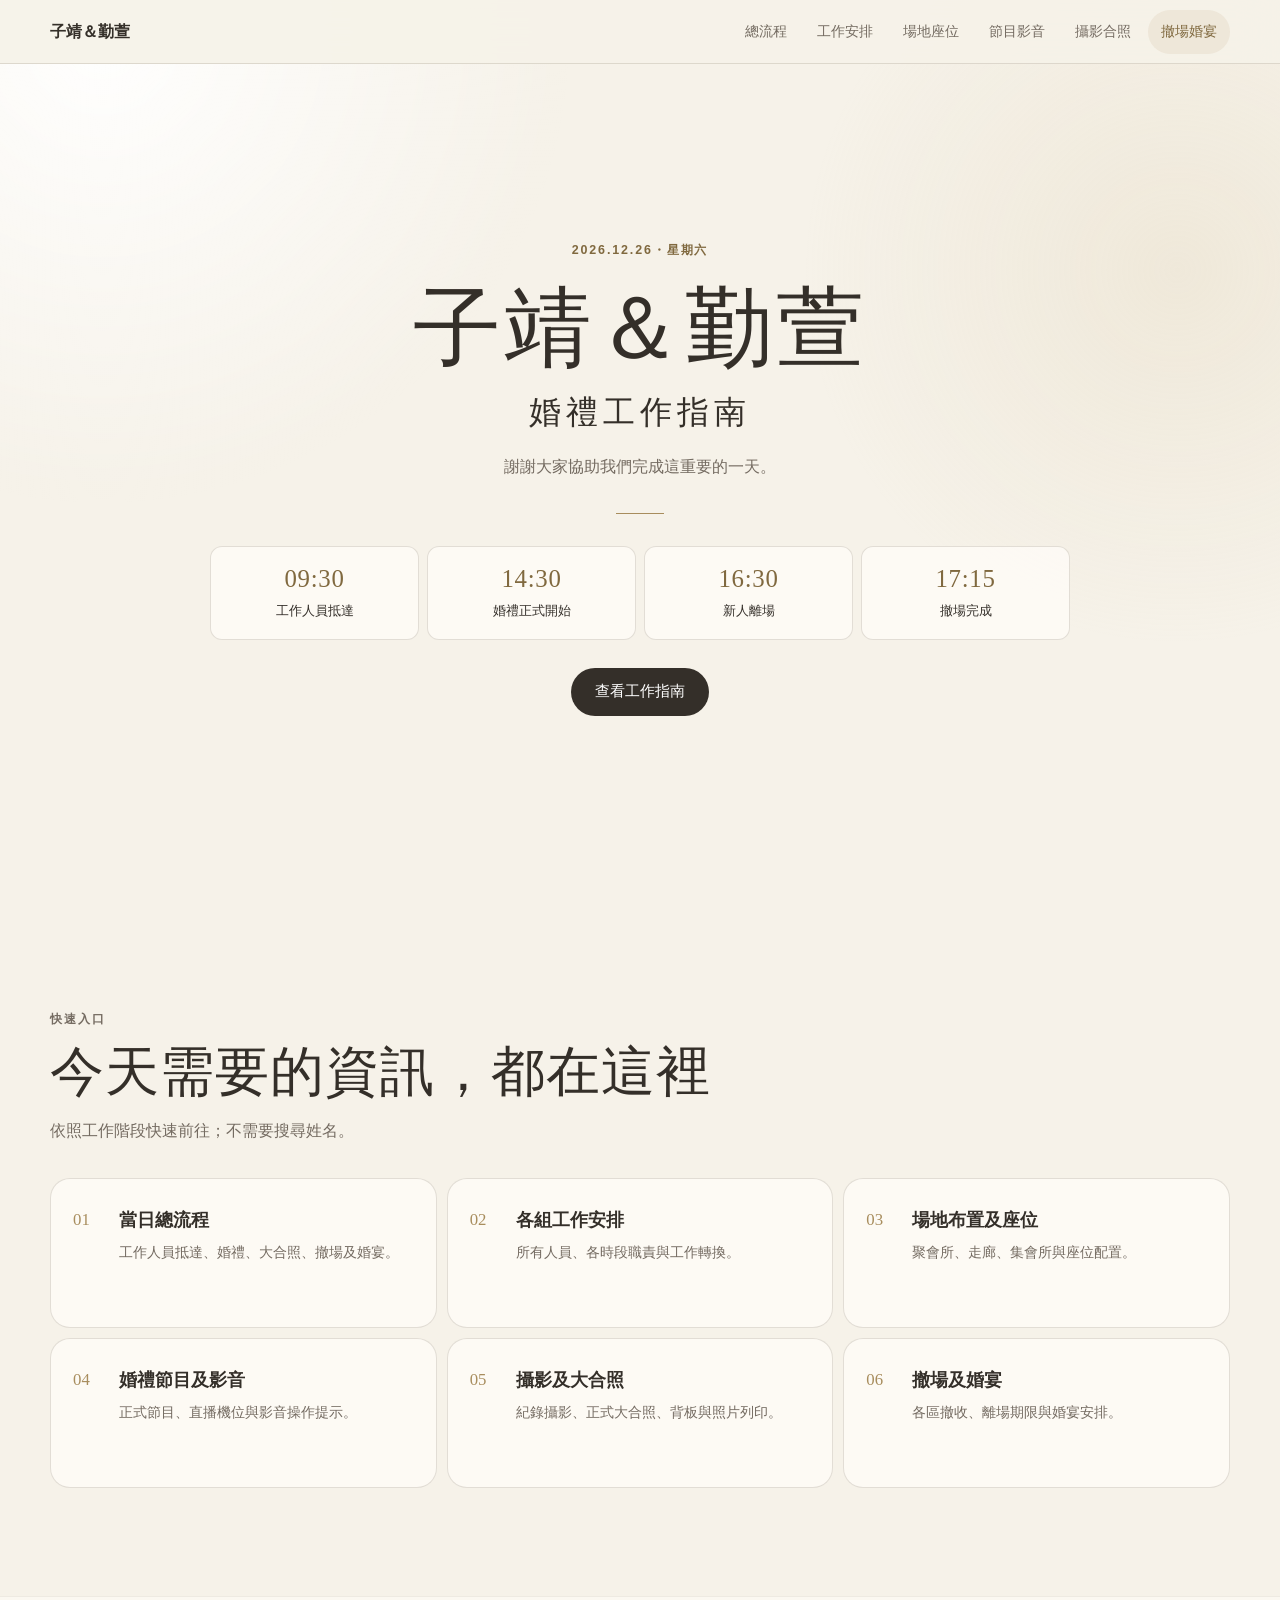
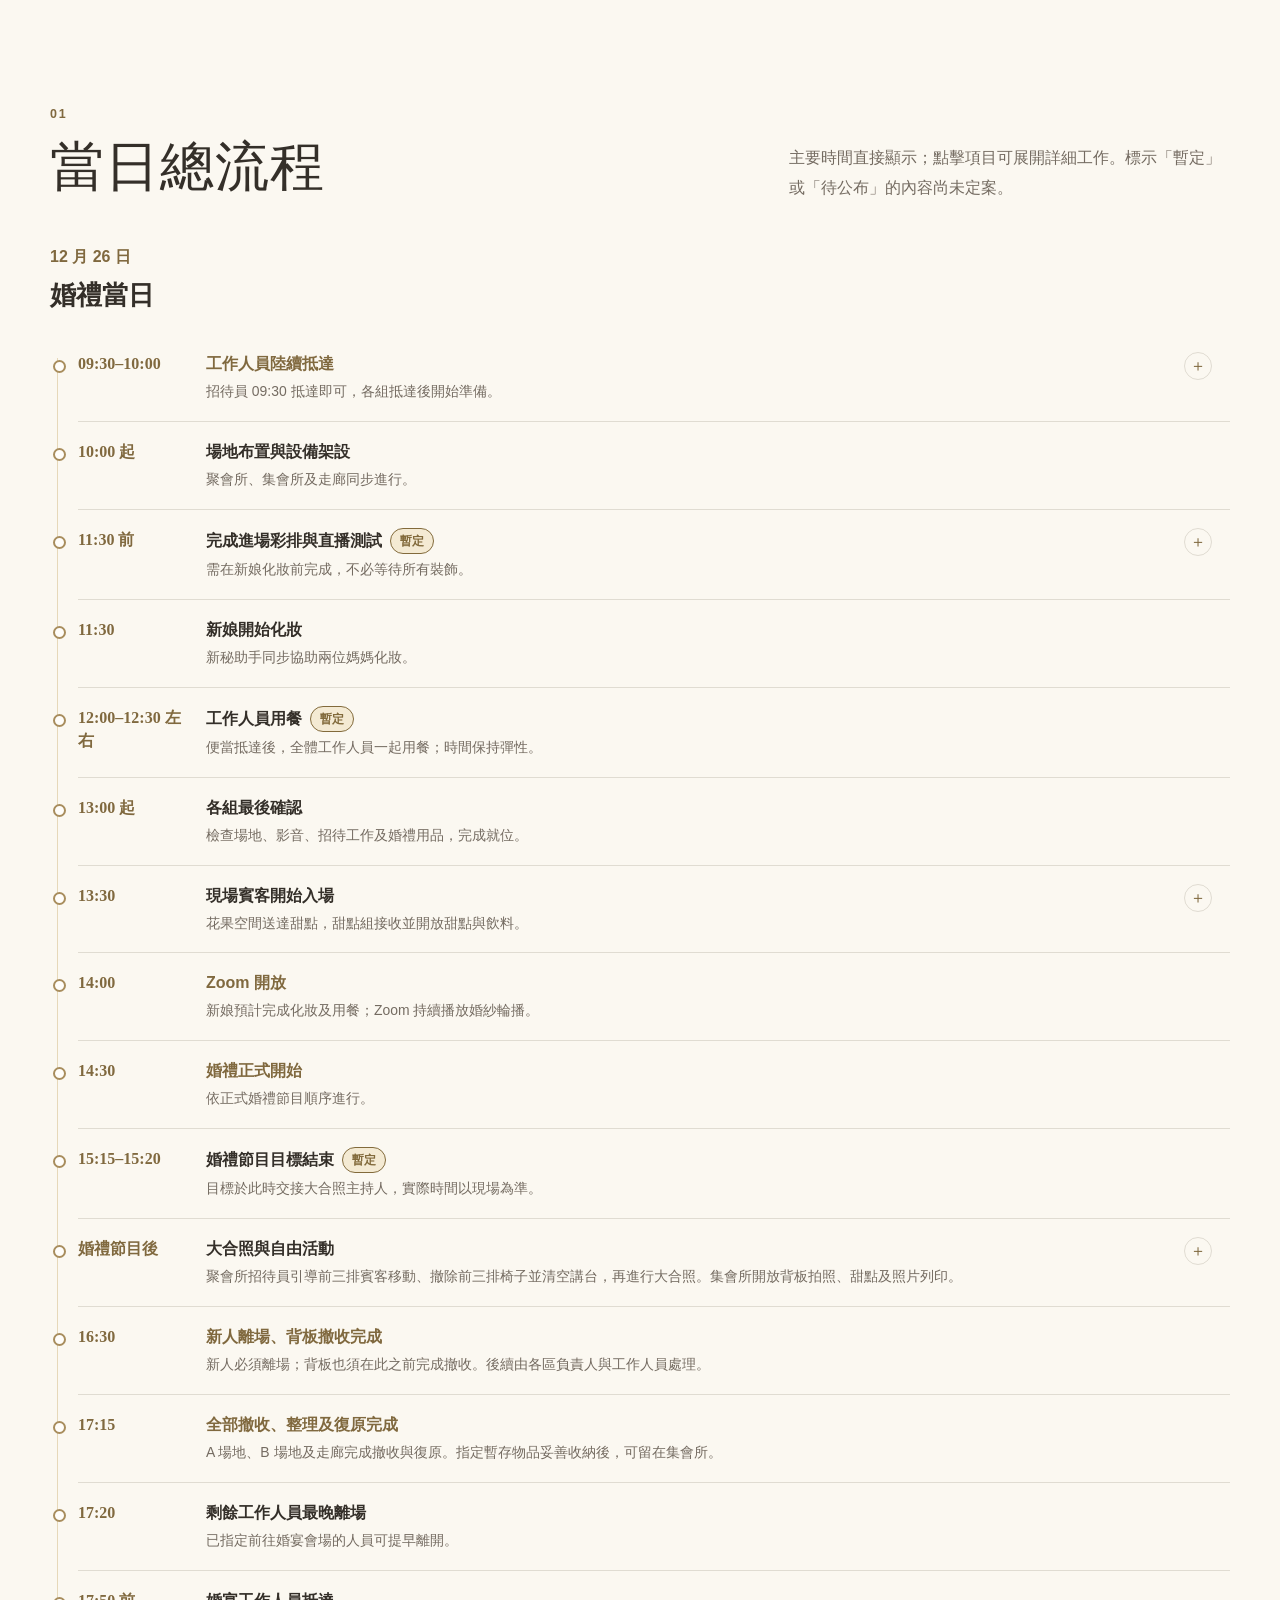
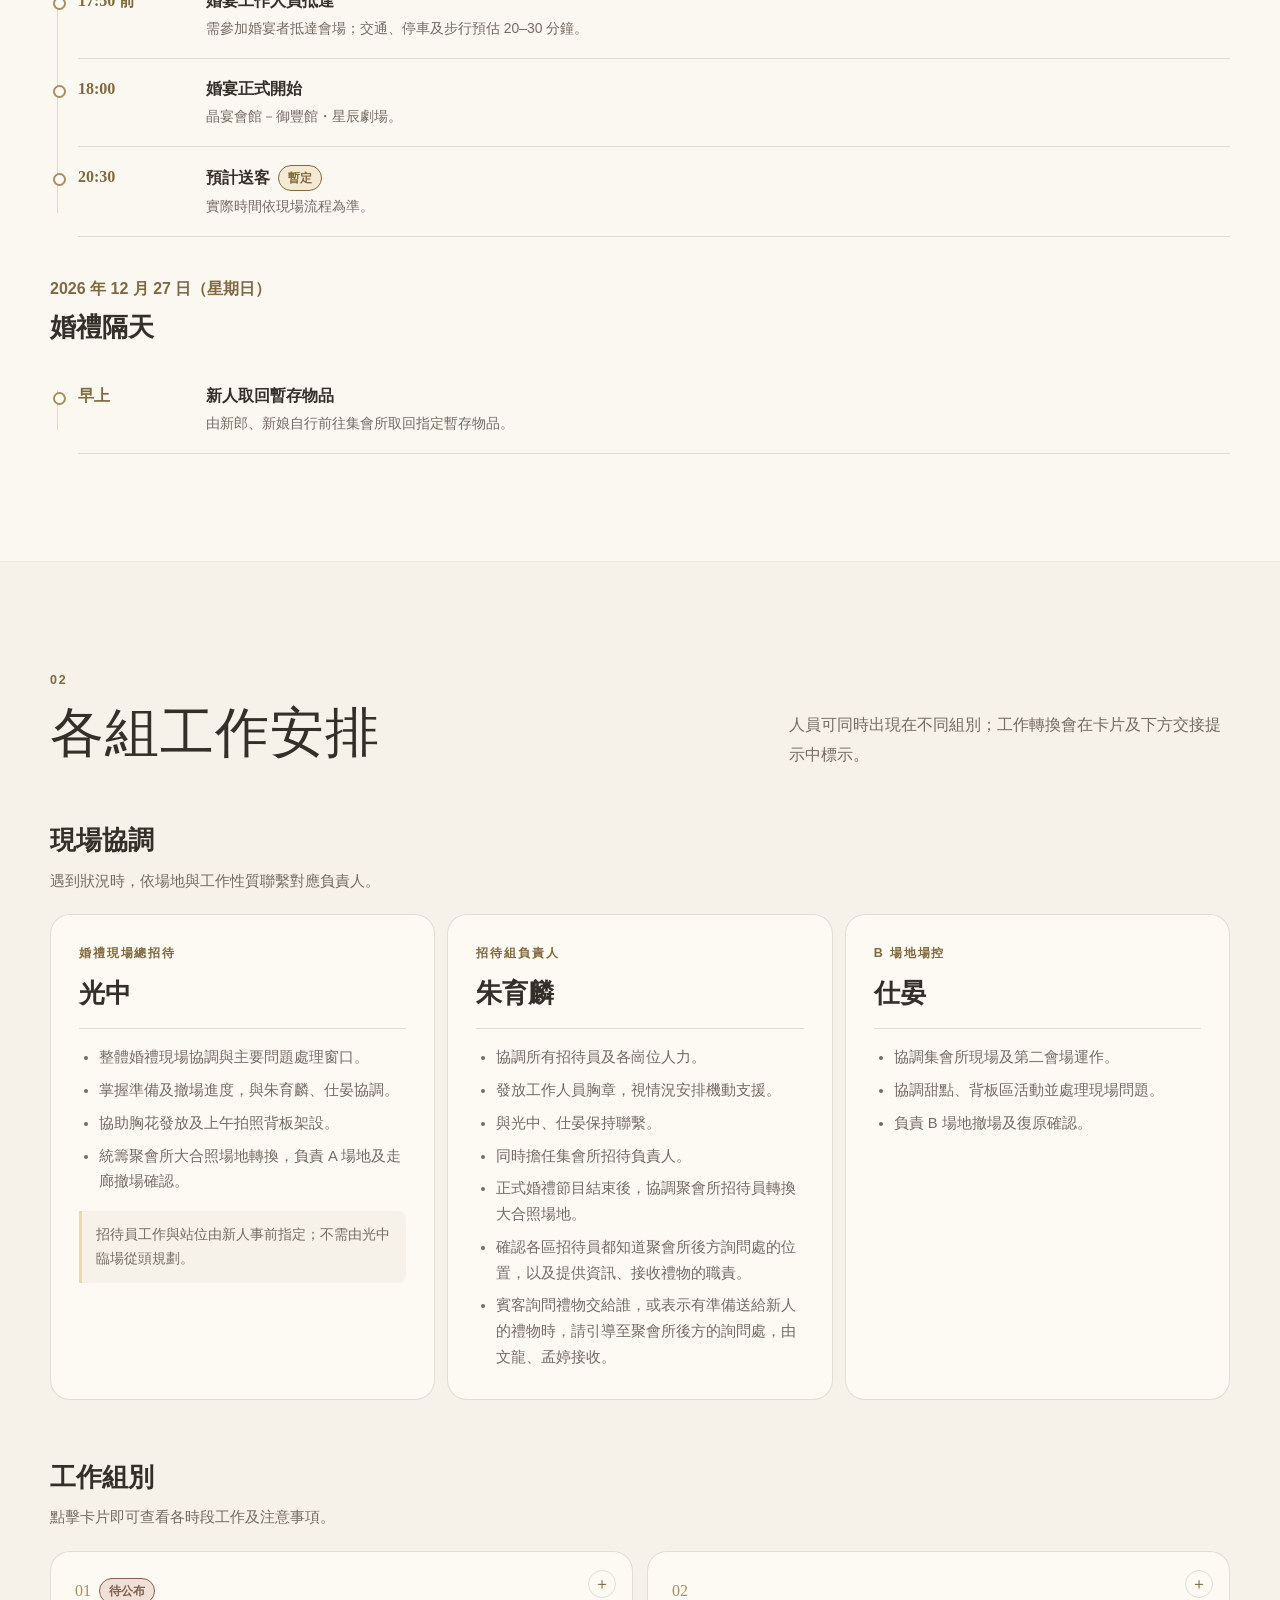
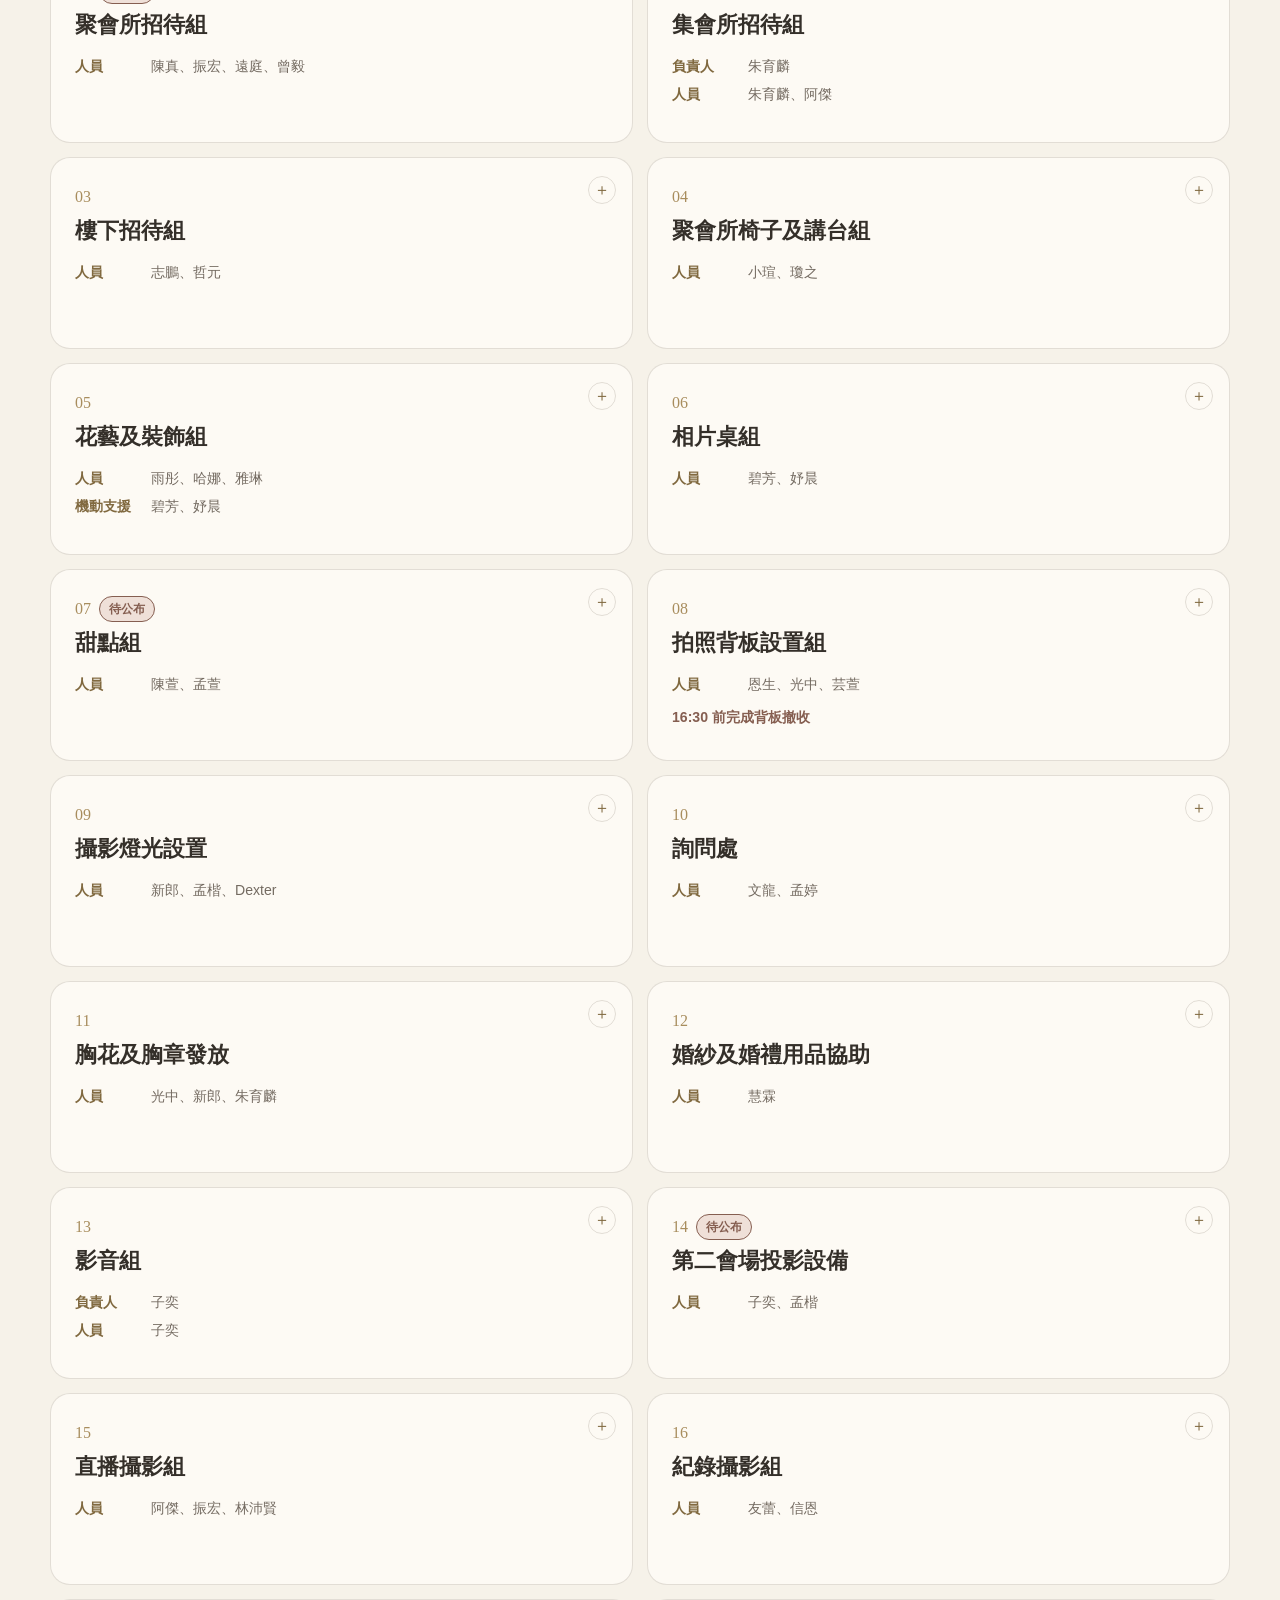
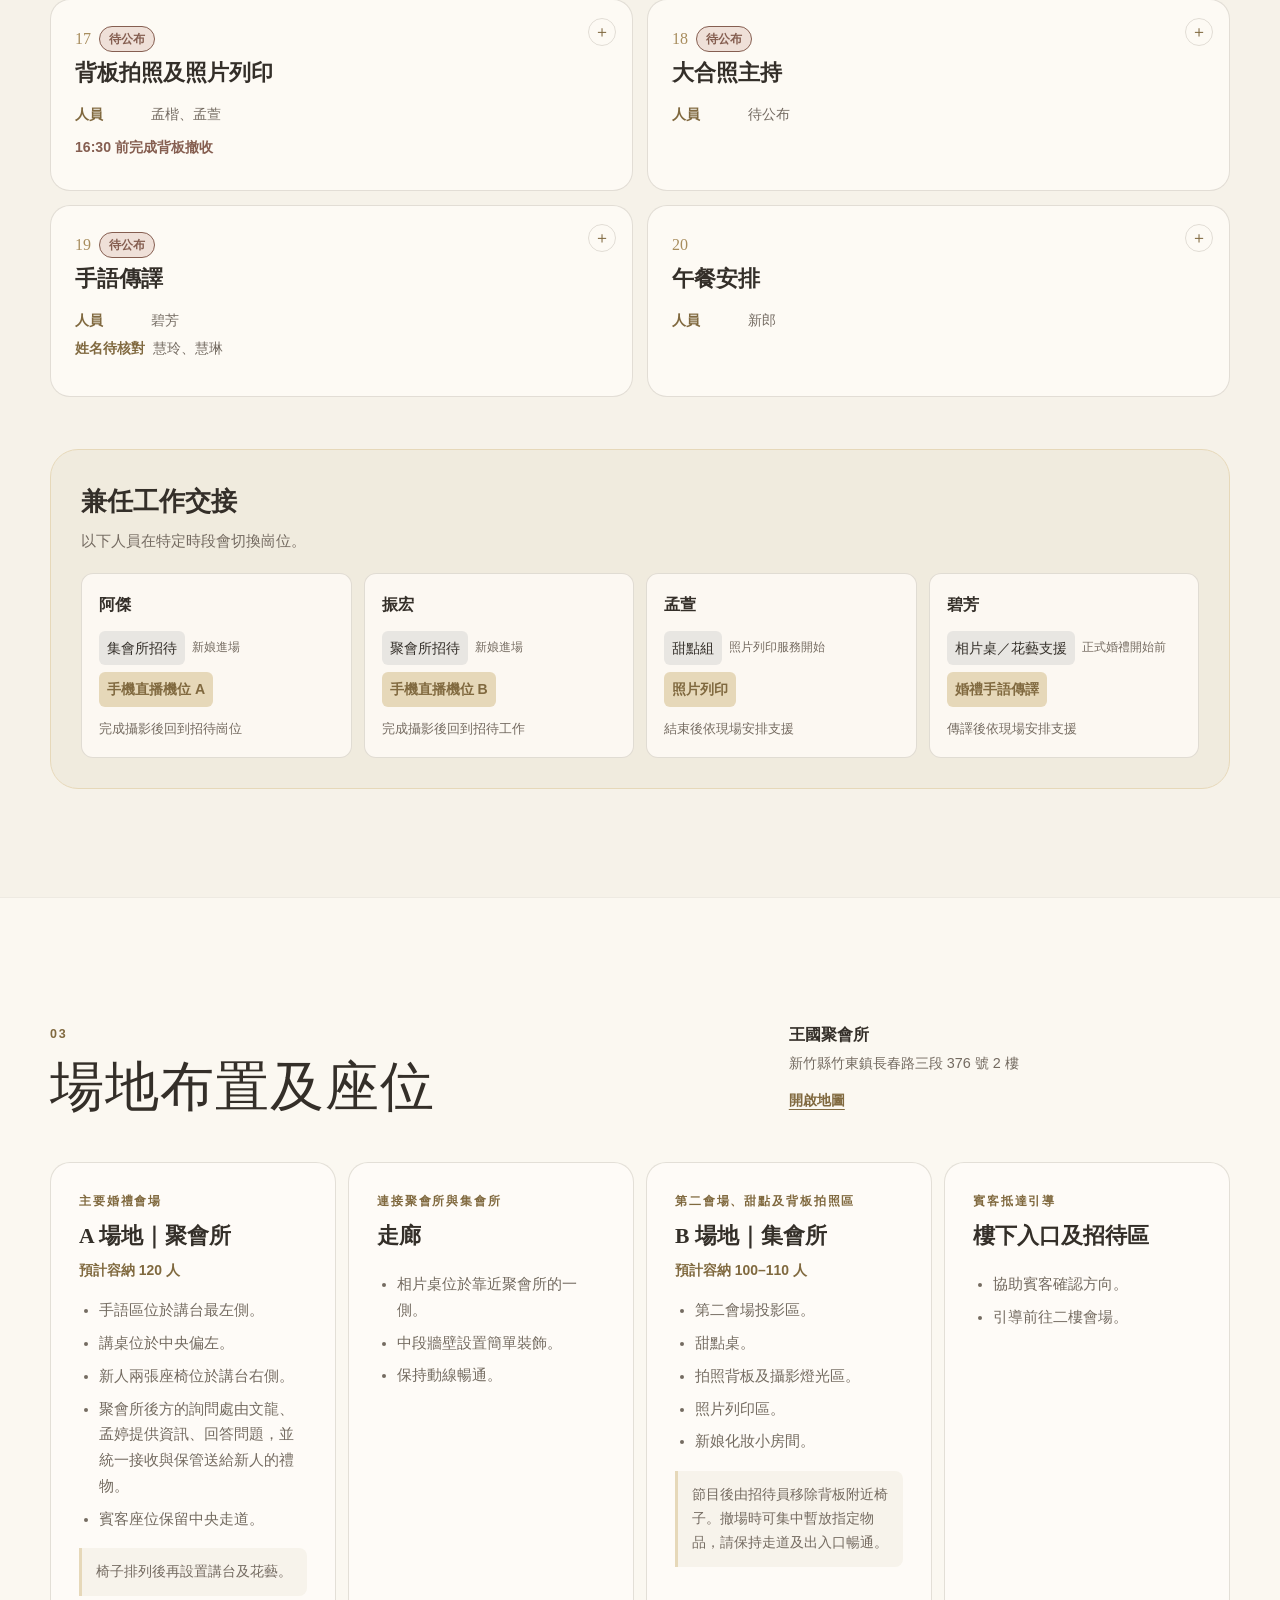
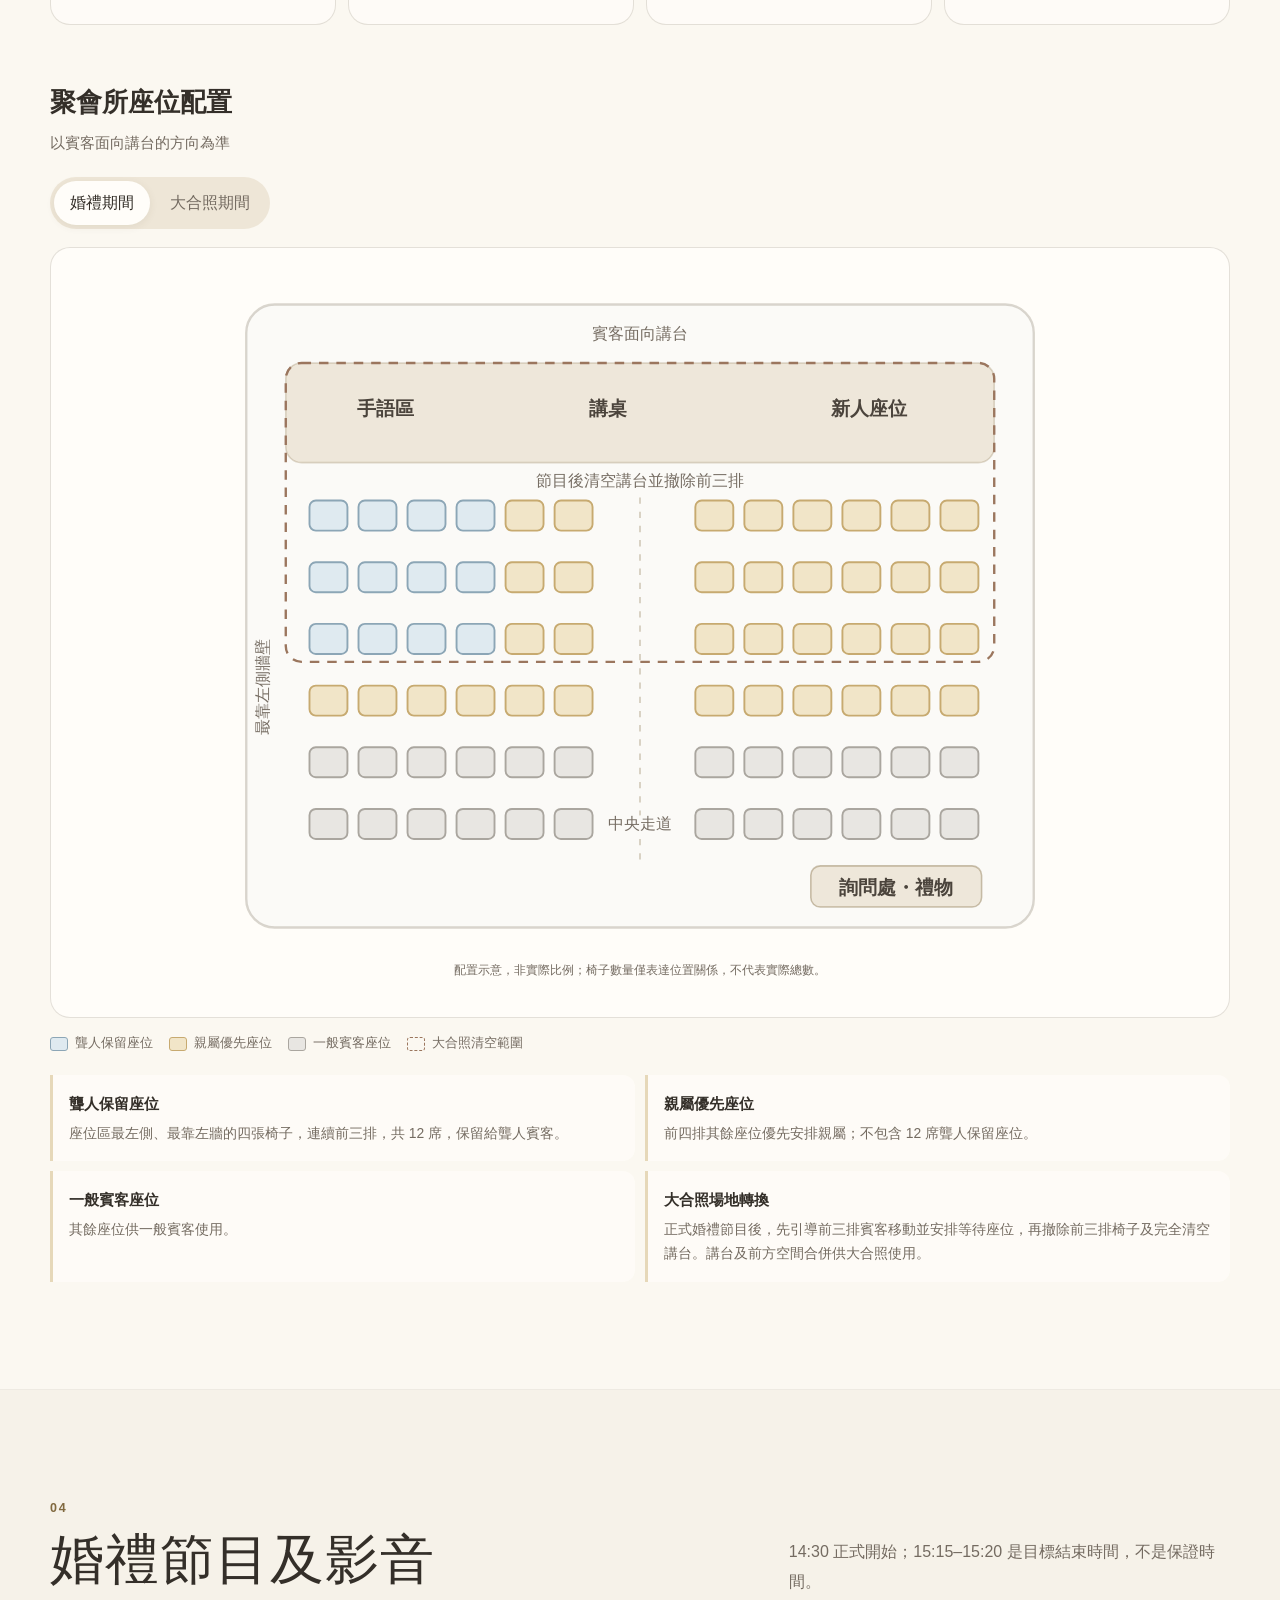
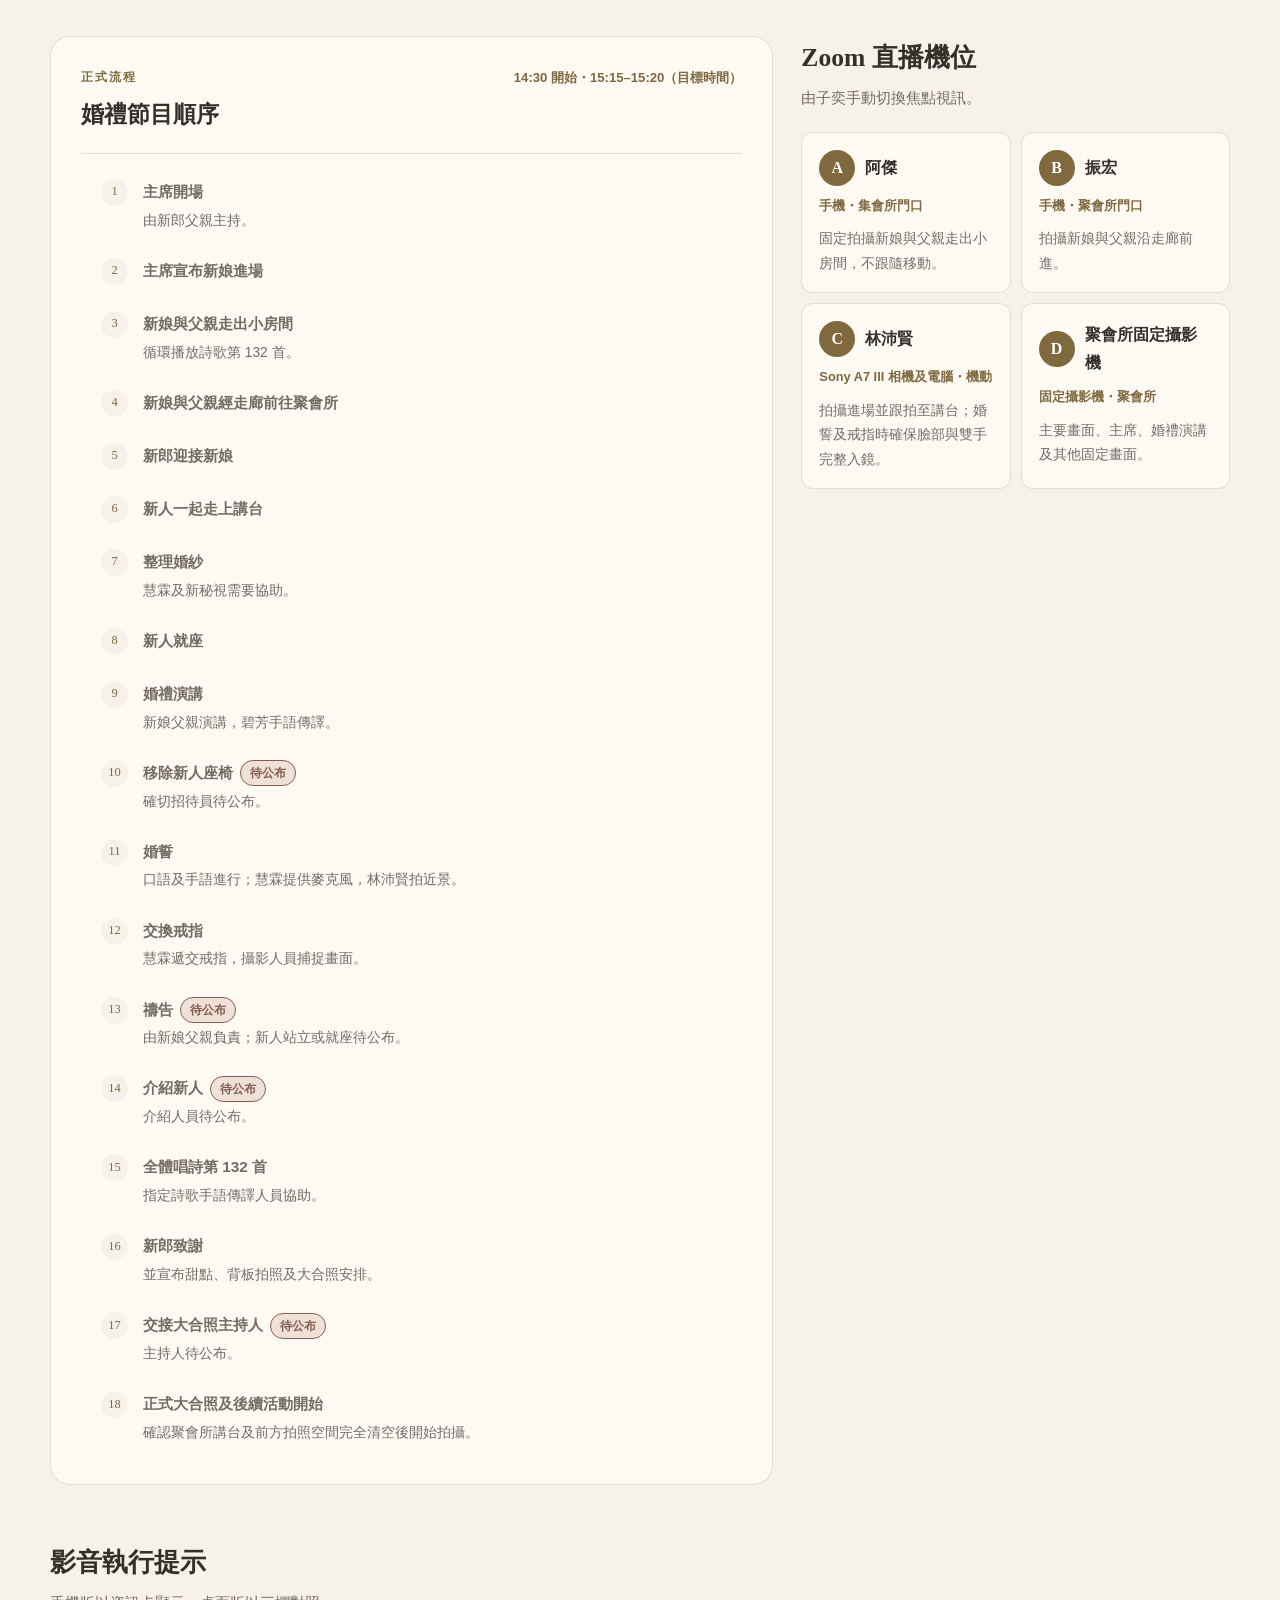
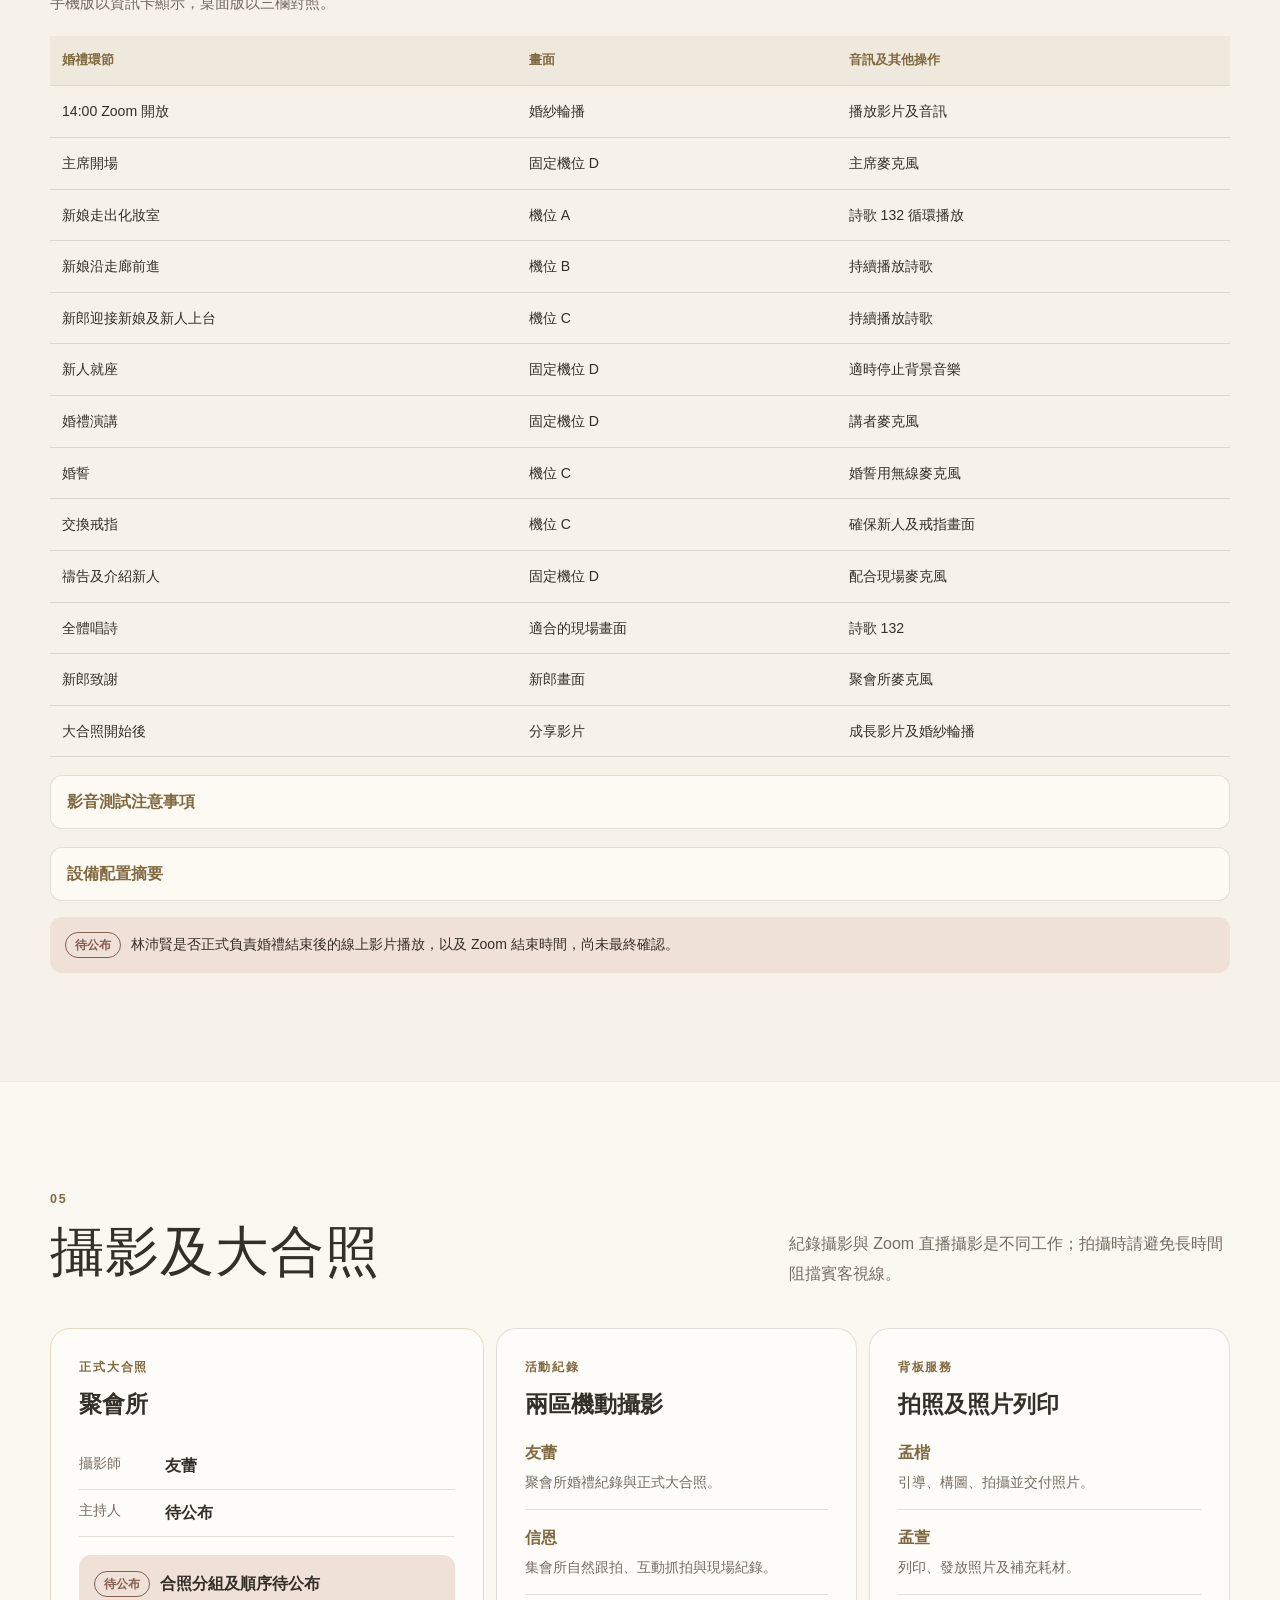
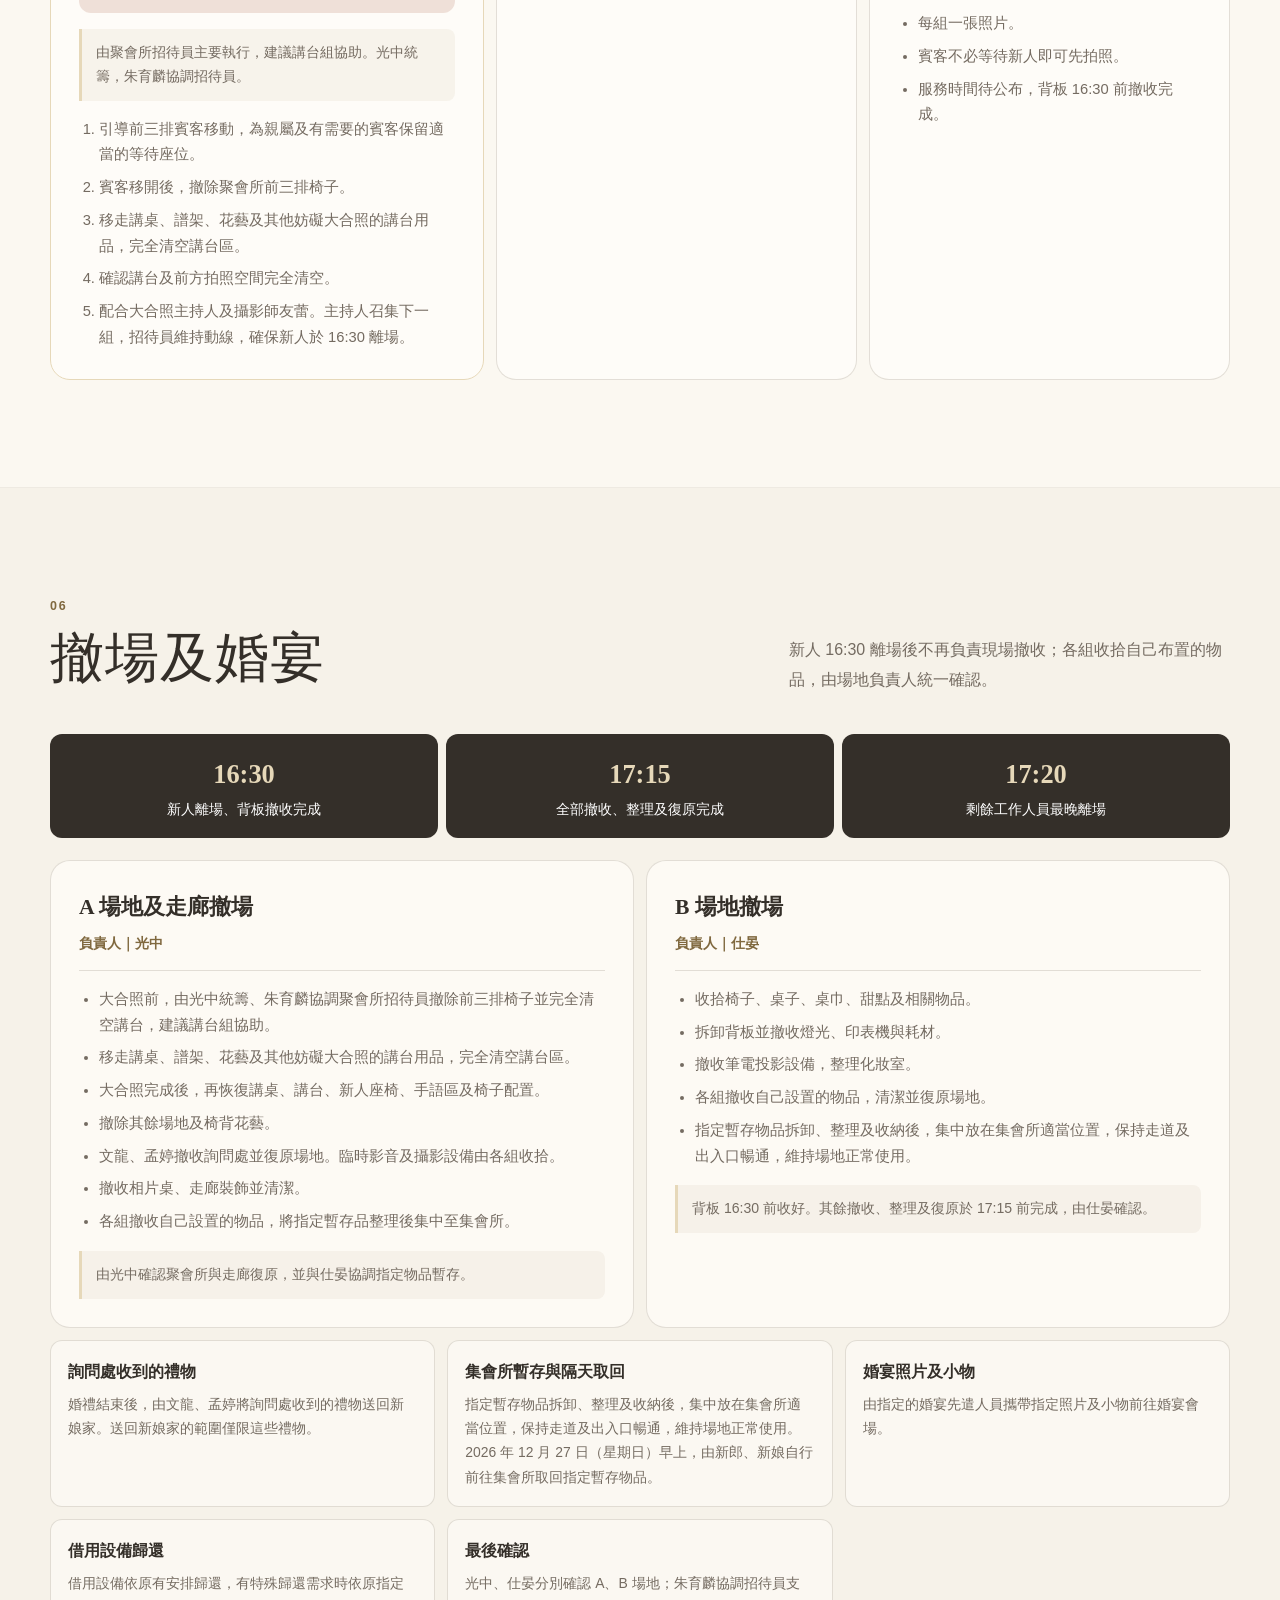
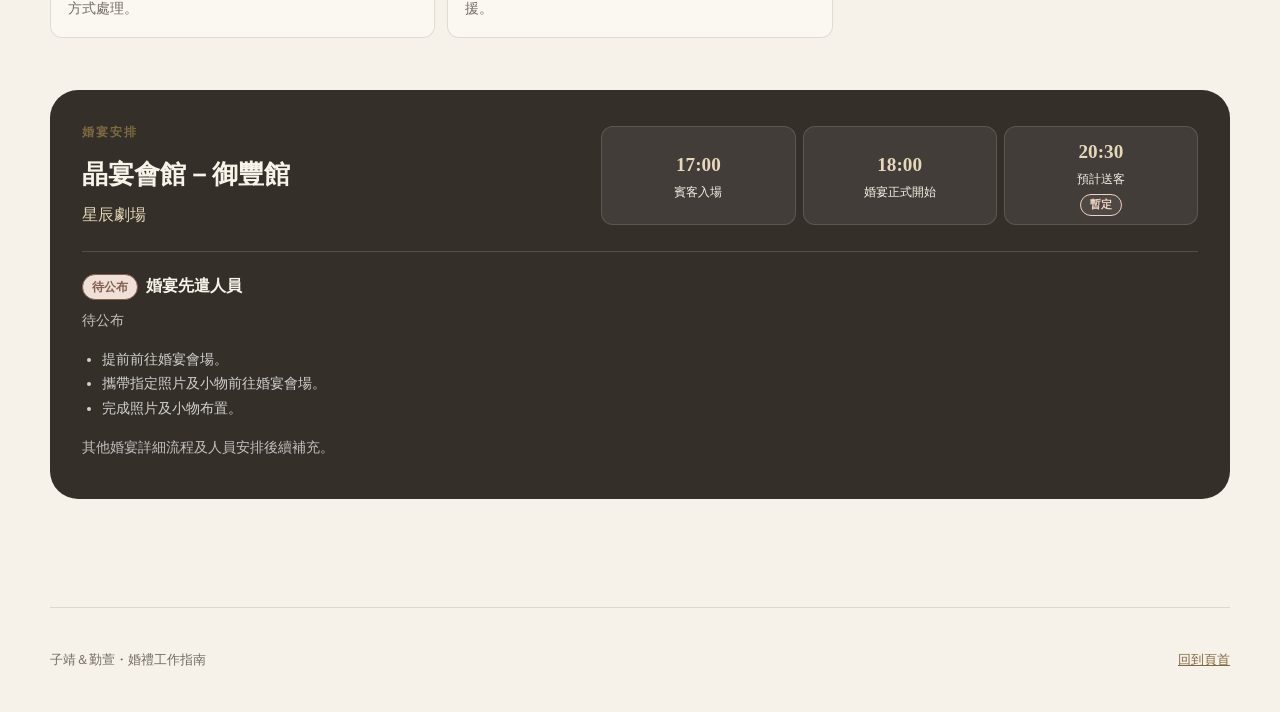
==== index.html @ 27ee53b7 "工作更新" ====
<!doctype html>
<html lang="zh-Hant">
<head>
  <meta charset="utf-8">
  <meta name="viewport" content="width=device-width, initial-scale=1, viewport-fit=cover">
  <meta name="theme-color" content="#f6f2e9">
  <meta name="description" content="子靖與勤萱 2026 年 12 月 26 日婚禮工作指南">
  <title>子靖＆勤萱｜婚禮工作指南</title>
  <link rel="stylesheet" href="style.css">
  <script src="data.js" defer></script>
  <script src="script.js" defer></script>
</head>
<body>
  <a class="skip-link" href="#main-content">跳至主要內容</a>

  <nav class="site-nav" aria-label="主要導覽">
    <a class="brand" href="#top" aria-label="回到頁首">子靖＆勤萱</a>
    <div class="nav-scroll">
      <a href="#schedule">總流程</a>
      <a href="#teams">工作安排</a>
      <a href="#venues">場地座位</a>
      <a href="#program">節目影音</a>
      <a href="#photos">攝影合照</a>
      <a href="#cleanup">撤場婚宴</a>
    </div>
  </nav>

  <header class="hero" id="top">
    <div class="hero-inner">
      <p class="hero-date" id="hero-date"></p>
      <h1><span id="hero-couple"></span><small id="hero-title"></small></h1>
      <p class="hero-message" id="hero-message"></p>
      <div class="hero-divider" aria-hidden="true"></div>
      <div class="key-times" id="key-times" aria-label="婚禮當日重要時間"></div>
      <a class="primary-link" href="#guide">查看工作指南</a>
    </div>
  </header>

  <main id="main-content">
    <section class="section guide" id="guide" aria-labelledby="guide-title">
      <div class="section-heading">
        <p class="section-kicker">快速入口</p>
        <h2 id="guide-title">今天需要的資訊，都在這裡</h2>
        <p>依照工作階段快速前往；不需要搜尋姓名。</p>
      </div>
      <div class="guide-grid">
        <a class="guide-card" href="#schedule"><span>01</span><div><h3>當日總流程</h3><p>工作人員抵達、婚禮、大合照、撤場及婚宴。</p></div></a>
        <a class="guide-card" href="#teams"><span>02</span><div><h3>各組工作安排</h3><p>所有人員、各時段職責與工作轉換。</p></div></a>
        <a class="guide-card" href="#venues"><span>03</span><div><h3>場地布置及座位</h3><p>聚會所、走廊、集會所與座位配置。</p></div></a>
        <a class="guide-card" href="#program"><span>04</span><div><h3>婚禮節目及影音</h3><p>正式節目、直播機位與影音操作提示。</p></div></a>
        <a class="guide-card" href="#photos"><span>05</span><div><h3>攝影及大合照</h3><p>紀錄攝影、正式大合照、背板與照片列印。</p></div></a>
        <a class="guide-card" href="#cleanup"><span>06</span><div><h3>撤場及婚宴</h3><p>各區撤收、離場期限與婚宴安排。</p></div></a>
      </div>
    </section>

    <section class="section section-tinted" id="schedule" aria-labelledby="schedule-title">
      <div class="section-heading split-heading">
        <div><p class="section-kicker">01</p><h2 id="schedule-title">當日總流程</h2></div>
        <p>主要時間直接顯示；點擊項目可展開詳細工作。標示「暫定」或「待公布」的內容尚未定案。</p>
      </div>
      <div class="timeline-days" id="timeline-days"></div>
    </section>

    <section class="section" id="teams" aria-labelledby="teams-title">
      <div class="section-heading split-heading">
        <div><p class="section-kicker">02</p><h2 id="teams-title">各組工作安排</h2></div>
        <p>人員可同時出現在不同組別；工作轉換會在卡片及下方交接提示中標示。</p>
      </div>

      <div class="subsection-heading">
        <h3>現場協調</h3>
        <p>遇到狀況時，依場地與工作性質聯繫對應負責人。</p>
      </div>
      <div class="management-grid" id="management-grid"></div>

      <div class="subsection-heading team-heading">
        <h3>工作組別</h3>
        <p>點擊卡片即可查看各時段工作及注意事項。</p>
      </div>
      <div class="team-grid" id="team-grid"></div>

      <aside class="handoff-panel" aria-labelledby="handoff-title">
        <div class="subsection-heading"><h3 id="handoff-title">兼任工作交接</h3><p>以下人員在特定時段會切換崗位。</p></div>
        <div class="handoff-grid" id="handoff-grid"></div>
      </aside>
    </section>

    <section class="section section-tinted" id="venues" aria-labelledby="venues-title">
      <div class="section-heading split-heading">
        <div><p class="section-kicker">03</p><h2 id="venues-title">場地布置及座位</h2></div>
        <div class="venue-address"><strong id="ceremony-venue"></strong><span id="ceremony-address"></span><a id="ceremony-map" target="_blank" rel="noreferrer">開啟地圖</a></div>
      </div>
      <div class="venue-grid" id="venue-grid"></div>

      <div class="subsection-heading seating-heading">
        <h3>聚會所座位配置</h3>
        <p id="seating-orientation"></p>
      </div>
      <div class="diagram-tabs" role="group" aria-label="場地配置圖切換">
        <button class="diagram-tab is-active" type="button" data-diagram="ceremony" aria-pressed="true">婚禮期間</button>
        <button class="diagram-tab" type="button" data-diagram="photo" aria-pressed="false">大合照期間</button>
      </div>
      <div class="floor-plan-wrap" id="floor-plan-wrap"></div>
      <div class="legend" aria-label="場地圖例">
        <span><i class="legend-box reserved"></i>聾人保留座位</span>
        <span><i class="legend-box family"></i>親屬優先座位</span>
        <span><i class="legend-box general"></i>一般賓客座位</span>
        <span><i class="legend-box removal"></i>大合照清空範圍</span>
      </div>
      <div class="seating-notes" id="seating-notes"></div>
    </section>

    <section class="section" id="program" aria-labelledby="program-title">
      <div class="section-heading split-heading">
        <div><p class="section-kicker">04</p><h2 id="program-title">婚禮節目及影音</h2></div>
        <p>14:30 正式開始；15:15–15:20 是目標結束時間，不是保證時間。</p>
      </div>
      <div class="program-layout">
        <article class="content-card ceremony-card">
          <div class="card-title-row"><div><p class="card-label">正式流程</p><h3>婚禮節目順序</h3></div><strong id="ceremony-range"></strong></div>
          <ol class="ceremony-list" id="ceremony-list"></ol>
        </article>
        <div>
          <div class="subsection-heading compact"><h3>Zoom 直播機位</h3><p>由子奕手動切換焦點視訊。</p></div>
          <div class="camera-grid" id="camera-grid"></div>
        </div>
      </div>

      <div class="subsection-heading table-heading">
        <h3>影音執行提示</h3>
        <p>手機版以資訊卡顯示，桌面版以三欄對照。</p>
      </div>
      <div class="responsive-table" id="av-cues"></div>
      <details class="detail-panel av-checklist">
        <summary>影音測試注意事項</summary>
        <div class="detail-content"><ul id="av-checklist"></ul></div>
      </details>
      <details class="detail-panel">
        <summary>設備配置摘要</summary>
        <div class="detail-content"><ul id="equipment-list"></ul></div>
      </details>
      <div class="status-note"><span class="status status-pending">待公布</span><p>林沛賢是否正式負責婚禮結束後的線上影片播放，以及 Zoom 結束時間，尚未最終確認。</p></div>
    </section>

    <section class="section section-tinted" id="photos" aria-labelledby="photos-title">
      <div class="section-heading split-heading">
        <div><p class="section-kicker">05</p><h2 id="photos-title">攝影及大合照</h2></div>
        <p>紀錄攝影與 Zoom 直播攝影是不同工作；拍攝時請避免長時間阻擋賓客視線。</p>
      </div>
      <div class="photo-grid">
        <article class="content-card featured-card">
          <p class="card-label">正式大合照</p><h3>聚會所</h3>
          <dl class="fact-list"><div><dt>攝影師</dt><dd id="group-photo-photographer"></dd></div><div><dt>主持人</dt><dd id="group-photo-host"></dd></div></dl>
          <div class="pending-callout" id="photo-groups-message"></div>
          <p class="note" id="group-photo-coordination"></p>
          <ol id="group-photo-steps" aria-label="大合照執行流程"></ol>
        </article>
        <article class="content-card">
          <p class="card-label">活動紀錄</p><h3>兩區機動攝影</h3>
          <div class="person-duty"><strong>友蕾</strong><p>聚會所婚禮紀錄與正式大合照。</p></div>
          <div class="person-duty"><strong>信恩</strong><p>集會所自然跟拍、互動抓拍與現場紀錄。</p></div>
        </article>
        <article class="content-card">
          <p class="card-label">背板服務</p><h3>拍照及照片列印</h3>
          <div class="person-duty"><strong>孟楷</strong><p>引導、構圖、拍攝並交付照片。</p></div>
          <div class="person-duty"><strong>孟萱</strong><p>列印、發放照片及補充耗材。</p></div>
          <ul><li>每組一張照片。</li><li>賓客不必等待新人即可先拍照。</li><li>服務時間待公布，背板 16:30 前撤收完成。</li></ul>
        </article>
      </div>
    </section>

    <section class="section" id="cleanup" aria-labelledby="cleanup-title">
      <div class="section-heading split-heading">
        <div><p class="section-kicker">06</p><h2 id="cleanup-title">撤場及婚宴</h2></div>
        <p>新人 16:30 離場後不再負責現場撤收；各組收拾自己布置的物品，由場地負責人統一確認。</p>
      </div>
      <div class="deadline-strip" id="cleanup-times"></div>
      <div class="cleanup-grid" id="cleanup-grid"></div>
      <div class="logistics-grid" id="logistics-grid"></div>

      <article class="reception-panel" aria-labelledby="reception-title">
        <div><p class="card-label">婚宴安排</p><h3 id="reception-title"></h3><p class="reception-hall" id="reception-hall"></p></div>
        <div class="reception-times" id="reception-times"></div>
        <div class="reception-advance"><span class="status status-pending">待公布</span><h4>婚宴先遣人員</h4><p id="reception-team"></p><ul id="reception-tasks"></ul><p id="reception-note"></p></div>
      </article>
    </section>
  </main>

  <footer>
    <p>子靖＆勤萱・婚禮工作指南</p>
    <a href="#top">回到頁首</a>
  </footer>
</body>
</html>
---- style.css ----
:root {
  --cream: #f6f2e9;
  --cream-deep: #eee6d7;
  --paper: #fffdf9;
  --paper-soft: rgba(255, 253, 249, 0.74);
  --ink: #342f29;
  --muted: #746b61;
  --gold: #a88d5d;
  --gold-dark: #80693f;
  --gold-soft: #e6d8b9;
  --line: rgba(89, 74, 52, 0.16);
  --blue: #8ca6b6;
  --blue-soft: #dfeaf0;
  --gray-soft: #e8e6e2;
  --danger-soft: #efe0d8;
  --radius-sm: 12px;
  --radius: 20px;
  --radius-lg: 28px;
  --shadow: 0 16px 44px rgba(74, 60, 40, 0.06);
  --max-width: 1180px;
  --nav-height: 58px;
}

* { box-sizing: border-box; }
html { scroll-behavior: smooth; scroll-padding-top: calc(var(--nav-height) + 18px); }
body {
  margin: 0;
  min-width: 320px;
  color: var(--ink);
  background: var(--cream);
  font-family: "Taipei Sans TC Beta", "PingFang TC", "Noto Sans TC", "Microsoft JhengHei", sans-serif;
  font-size: 16px;
  line-height: 1.75;
  -webkit-font-smoothing: antialiased;
  overflow-x: clip;
}
body::before {
  position: fixed;
  z-index: -1;
  inset: 0;
  background: radial-gradient(circle at 8% 4%, rgba(255,255,255,.95), transparent 32%), radial-gradient(circle at 92% 30%, rgba(223,209,179,.28), transparent 28%);
  content: "";
  pointer-events: none;
}
a { color: inherit; }
button, summary { font: inherit; }
button, a, summary { -webkit-tap-highlight-color: transparent; }
:focus-visible { outline: 3px solid rgba(128, 105, 63, .48); outline-offset: 3px; }
.skip-link { position: fixed; z-index: 999; top: 8px; left: 8px; padding: 10px 14px; background: var(--ink); color: white; transform: translateY(-150%); }
.skip-link:focus { transform: translateY(0); }

.site-nav {
  position: sticky;
  z-index: 50;
  top: 0;
  height: var(--nav-height);
  display: flex;
  align-items: center;
  gap: 14px;
  padding: 0 16px;
  background: rgba(246, 242, 233, .92);
  border-bottom: 1px solid var(--line);
  backdrop-filter: blur(18px);
  -webkit-backdrop-filter: blur(18px);
}
.brand { flex: 0 0 auto; font-family: "Noto Serif TC", "Songti TC", serif; font-weight: 700; text-decoration: none; white-space: nowrap; }
.nav-scroll { display: flex; flex: 1; gap: 4px; min-width: 0; overflow-x: auto; overscroll-behavior-inline: contain; scrollbar-width: none; }
.nav-scroll::-webkit-scrollbar { display: none; }
.nav-scroll a { flex: 0 0 auto; min-height: 44px; display: grid; place-items: center; padding: 0 10px; color: var(--muted); border-radius: 999px; font-size: .875rem; text-decoration: none; white-space: nowrap; }
.nav-scroll a.is-current { color: var(--gold-dark); background: rgba(168,141,93,.11); }

.hero { min-height: calc(100svh - var(--nav-height)); display: grid; place-items: center; padding: 48px 20px 56px; text-align: center; }
.hero-inner { width: 100%; max-width: 860px; min-width: 0; }
.hero-date, .section-kicker, .card-label { margin: 0; color: var(--gold-dark); font-size: .78rem; font-weight: 700; letter-spacing: .15em; }
.hero h1 { margin: 18px 0 0; font-family: "Noto Serif TC", "Songti TC", serif; font-size: clamp(2.25rem, 10vw, 3.1rem); font-weight: 500; line-height: 1.12; letter-spacing: 0; }
.hero h1 small { display: block; margin-top: 17px; font-family: inherit; font-size: clamp(1.25rem, 5vw, 2rem); font-weight: 500; letter-spacing: .16em; }
.hero-message { margin: 22px 0 0; color: var(--muted); }
.hero-divider { width: 48px; height: 1px; margin: 32px auto; background: var(--gold); }
.key-times { width: 100%; min-width: 0; display: grid; grid-template-columns: repeat(2, minmax(0, 1fr)); gap: 8px; }
.key-time { min-width: 0; }
.key-time { min-height: 86px; display: flex; flex-direction: column; justify-content: center; padding: 12px 8px; background: var(--paper-soft); border: 1px solid var(--line); border-radius: var(--radius-sm); text-decoration: none; }
.key-time strong { color: var(--gold-dark); font-family: ui-serif, Georgia, serif; font-size: 1.55rem; font-weight: 500; letter-spacing: .03em; line-height: 1.2; }
.key-time span { margin-top: 6px; font-size: .82rem; }
.primary-link { min-height: 48px; display: inline-flex; align-items: center; justify-content: center; margin-top: 28px; padding: 10px 24px; color: white; background: var(--ink); border-radius: 999px; font-size: .92rem; text-decoration: none; }

.section { width: min(100% - 32px, var(--max-width)); margin: 0 auto; padding: 72px 0; }
.section-tinted { position: relative; }
.section-tinted::before { position: absolute; z-index: -1; top: 0; bottom: 0; left: calc(50% - 50vw); right: calc(50% - 50vw); background: rgba(255,253,249,.52); border-block: 1px solid rgba(89,74,52,.08); content: ""; }
.section-heading { max-width: 720px; margin-bottom: 32px; }
.section-heading h2 { margin: 8px 0 10px; font-family: "Noto Serif TC", "Songti TC", serif; font-size: clamp(2rem, 8vw, 3.35rem); font-weight: 500; line-height: 1.25; letter-spacing: .02em; }
.section-heading > p, .split-heading > p { margin: 0; color: var(--muted); line-height: 1.85; }
.subsection-heading { margin: 42px 0 20px; }
.subsection-heading h3 { margin: 0; font-family: "Noto Serif TC", "Songti TC", serif; font-size: 1.6rem; font-weight: 600; }
.subsection-heading p { margin: 4px 0 0; color: var(--muted); font-size: .94rem; }
.subsection-heading.compact { margin-top: 0; }
.note { margin: 16px 0 0; padding: 12px 14px; color: var(--muted); background: rgba(168,141,93,.08); border-left: 3px solid var(--gold-soft); border-radius: 0 8px 8px 0; font-size: .88rem; line-height: 1.7; }
.status { display: inline-flex; align-items: center; min-height: 26px; padding: 2px 9px; border: 1px solid currentColor; border-radius: 999px; font-size: .75rem; font-weight: 700; line-height: 1; white-space: nowrap; }
.status-confirmed { color: #66715d; background: #eef0e9; }
.status-tentative { color: #826a3b; background: #f4ead3; }
.status-pending { color: #855e50; background: var(--danger-soft); }

.guide { padding-top: 64px; }
.guide-grid { display: grid; gap: 10px; }
.guide-card { min-height: 132px; display: grid; grid-template-columns: 42px 1fr; gap: 4px; align-items: start; padding: 22px 18px; background: var(--paper-soft); border: 1px solid var(--line); border-radius: var(--radius); text-decoration: none; transition: border-color .2s, transform .2s, background .2s; }
.guide-card > span { color: var(--gold); font-family: ui-serif, Georgia, serif; font-size: 1.05rem; }
.guide-card h3 { margin: 0; font-size: 1.12rem; font-weight: 700; }
.guide-card p { margin: 5px 0 0; color: var(--muted); font-size: .9rem; line-height: 1.65; }
@media (hover: hover) { .guide-card:hover { transform: translateY(-2px); background: var(--paper); border-color: var(--gold-soft); } }

.timeline-days { display: grid; gap: 38px; }
.timeline-day-header { margin-bottom: 16px; }
.timeline-day-header p { margin: 0; color: var(--gold-dark); font-weight: 700; }
.timeline-day-header h3 { margin: 1px 0 0; font-family: "Noto Serif TC", "Songti TC", serif; font-size: 1.65rem; }
.timeline-list { position: relative; }
.timeline-list::before { position: absolute; top: 24px; bottom: 24px; left: 7px; width: 1px; background: var(--gold-soft); content: ""; }
.timeline-event { position: relative; margin-left: 0; padding-left: 28px; }
.timeline-event::before { position: absolute; z-index: 1; top: 26px; left: 3px; width: 9px; height: 9px; background: var(--paper); border: 2px solid var(--gold); border-radius: 50%; content: ""; }
.timeline-event summary { min-height: 78px; display: grid; grid-template-columns: 86px 1fr 28px; gap: 12px; align-items: start; padding: 18px 10px 18px 0; border-bottom: 1px solid var(--line); cursor: pointer; list-style: none; }
.timeline-event summary::-webkit-details-marker, .team-card summary::-webkit-details-marker { display: none; }
.timeline-time { color: var(--gold-dark); font-family: ui-serif, Georgia, serif; font-size: 1rem; font-weight: 700; line-height: 1.45; }
.timeline-title-row { display: flex; flex-wrap: wrap; align-items: center; gap: 8px; }
.timeline-main h4 { margin: 0; font-size: 1rem; line-height: 1.5; }
.timeline-main p { margin: 4px 0 0; color: var(--muted); font-size: .87rem; line-height: 1.65; }
.expand-mark { display: grid; place-items: center; width: 28px; height: 28px; color: var(--gold-dark); border: 1px solid var(--line); border-radius: 50%; line-height: 1; }
.timeline-event.no-detail summary { cursor: default; }
.timeline-event.no-detail .expand-mark { visibility: hidden; }
.timeline-event.is-featured .timeline-time, .timeline-event.is-featured .timeline-main h4 { color: var(--gold-dark); }
.timeline-detail { padding: 4px 18px 18px 98px; border-bottom: 1px solid var(--line); }
.timeline-detail ul { margin: 8px 0 0; padding-left: 20px; color: var(--muted); font-size: .9rem; }

.management-grid, .team-grid, .handoff-grid, .venue-grid, .photo-grid, .cleanup-grid, .logistics-grid { display: grid; gap: 12px; }
.management-card, .content-card, .venue-card, .cleanup-card { padding: 22px 18px; background: var(--paper-soft); border: 1px solid var(--line); border-radius: var(--radius); }
.management-top { padding-bottom: 12px; border-bottom: 1px solid var(--line); }
.management-top h4 { margin: 5px 0 0; font-family: "Noto Serif TC", "Songti TC", serif; font-size: 1.65rem; }
.management-card ul, .content-card > ul, .content-card > ol, .venue-card ul, .cleanup-card ul { margin: 16px 0 0; padding-left: 20px; color: var(--muted); font-size: .92rem; }
.management-card li + li, .content-card li + li, .venue-card li + li, .cleanup-card li + li { margin-top: 7px; }
.team-heading { margin-top: 56px; }
.team-card { overflow: hidden; background: var(--paper-soft); border: 1px solid var(--line); border-radius: var(--radius); }
.team-card[open] { background: var(--paper); border-color: var(--gold-soft); box-shadow: var(--shadow); }
.team-card summary { min-height: 172px; position: relative; display: flex; flex-direction: column; gap: 14px; padding: 20px 48px 20px 18px; cursor: pointer; list-style: none; }
.team-card summary > .expand-mark { position: absolute; top: 18px; right: 16px; }
.team-label-row { display: flex; align-items: center; gap: 8px; }
.team-number { color: var(--gold); font-family: ui-serif, Georgia, serif; font-size: 1rem; }
.team-intro h4 { margin: 6px 0 0; font-family: "Noto Serif TC", "Songti TC", serif; font-size: 1.35rem; line-height: 1.35; }
.team-members { display: grid; gap: 4px; color: var(--muted); font-size: .88rem; }
.team-members p { margin: 0; }
.team-members p > span { display: inline-block; min-width: 68px; margin-right: 8px; color: var(--gold-dark); font-weight: 700; }
.team-members .team-deadline { margin-top: 5px; color: #855e50; font-weight: 700; }
.team-body { padding: 0 18px 20px; }
.team-period { padding: 16px 0; border-top: 1px solid var(--line); }
.team-period h5 { margin: 0 0 8px; color: var(--gold-dark); font-size: .88rem; }
.team-period ul, .team-notes ul { margin: 0; padding-left: 20px; color: var(--muted); font-size: .9rem; }
.team-period li + li, .team-notes li + li { margin-top: 5px; }
.team-notes { padding: 15px; background: rgba(168,141,93,.08); border-radius: var(--radius-sm); }
.team-notes strong { display: block; margin-bottom: 7px; font-size: .88rem; }
.handoff-panel { margin-top: 52px; padding: 22px 18px; background: rgba(168,141,93,.075); border: 1px solid var(--gold-soft); border-radius: var(--radius-lg); }
.handoff-panel .subsection-heading { margin: 0 0 18px; }
.handoff-card { padding: 17px; background: var(--paper-soft); border: 1px solid var(--line); border-radius: var(--radius-sm); }
.handoff-card h4 { margin: 0 0 12px; }
.handoff-flow { display: flex; flex-wrap: wrap; align-items: center; gap: 7px; margin: 0; font-size: .88rem; }
.handoff-flow span, .handoff-flow strong { padding: 5px 8px; border-radius: 6px; }
.handoff-flow span { background: var(--gray-soft); }
.handoff-flow strong { color: var(--gold-dark); background: var(--gold-soft); }
.handoff-flow i { color: var(--muted); font-size: .78rem; font-style: normal; }
.handoff-return { margin: 10px 0 0; color: var(--muted); font-size: .83rem; }

.venue-address { display: grid; gap: 2px; margin-top: 16px; color: var(--muted); font-size: .9rem; }
.venue-address strong { color: var(--ink); font-size: 1rem; }
.venue-address a { width: fit-content; min-height: 44px; display: inline-flex; align-items: center; color: var(--gold-dark); font-weight: 700; text-underline-offset: 4px; }
.venue-card h3 { margin: 5px 0 2px; font-family: "Noto Serif TC", "Songti TC", serif; font-size: 1.35rem; }
.venue-capacity { margin: 0; color: var(--gold-dark); font-size: .87rem; font-weight: 700; }
.seating-heading { margin-top: 56px; }
.diagram-tabs { width: fit-content; display: flex; gap: 4px; padding: 4px; background: var(--cream-deep); border-radius: 999px; }
.diagram-tab { min-height: 44px; padding: 8px 16px; color: var(--muted); background: transparent; border: 0; border-radius: 999px; cursor: pointer; }
.diagram-tab.is-active { color: var(--ink); background: var(--paper); box-shadow: 0 2px 8px rgba(74,60,40,.08); }
.floor-plan-wrap { margin-top: 18px; padding: 10px; overflow: hidden; background: var(--paper); border: 1px solid var(--line); border-radius: var(--radius); }
.floor-plan { display: block; width: 100%; height: auto; }
.floor-plan .room { fill: #fbfaf7; stroke: rgba(89,74,52,.22); stroke-width: 1.5; }
.floor-plan .stage { fill: #eee7da; stroke: rgba(128,105,63,.25); }
.floor-plan .stage-label, .floor-plan .desk-label, .floor-plan .zone-label { fill: #4b443c; font-size: 12px; font-weight: 700; }
.floor-plan .orientation-label, .floor-plan .wall-label, .floor-plan .aisle-label, .floor-plan .removal-label { fill: #766d63; font-size: 10px; }
.floor-plan .aisle-line { stroke: rgba(128,105,63,.35); stroke-dasharray: 4 5; }
.floor-plan .aisle-label { paint-order: stroke; stroke: #fbfaf7; stroke-width: 4px; }
.floor-plan .seat rect { stroke-width: 1.2; }
.floor-plan .seat.reserved rect { fill: var(--blue-soft); stroke: var(--blue); }
.floor-plan .seat.family rect { fill: #f1e5c8; stroke: #c7aa70; }
.floor-plan .seat.general rect { fill: var(--gray-soft); stroke: #aaa69f; }
.floor-plan .removal-zone { fill: none; stroke: #9b765e; stroke-width: 1.5; stroke-dasharray: 6 5; }
.floor-plan .photo-zone { fill: rgba(168,141,93,.09); stroke: var(--gold); stroke-width: 1.5; stroke-dasharray: 6 5; }
.floor-plan .stage-boundary { fill: none; stroke: var(--line); }
.floor-plan .zone-label { font-size: 16px; }
.floor-plan .desk { fill: #eee7da; stroke: rgba(128,105,63,.4); }
.diagram-disclaimer { margin: 4px 8px 8px; color: var(--muted); font-size: .78rem; text-align: center; }
.legend { display: flex; flex-wrap: wrap; gap: 9px 16px; margin-top: 14px; color: var(--muted); font-size: .82rem; }
.legend span { display: inline-flex; align-items: center; gap: 7px; }
.legend-box { width: 18px; height: 14px; display: inline-block; border-radius: 3px; }
.legend-box.reserved { background: var(--blue-soft); border: 1px solid var(--blue); }
.legend-box.family { background: #f1e5c8; border: 1px solid #c7aa70; }
.legend-box.general { background: var(--gray-soft); border: 1px solid #aaa69f; }
.legend-box.removal { background: transparent; border: 1px dashed #9b765e; }
.seating-notes { display: grid; gap: 10px; margin-top: 20px; }
.seating-notes article { padding: 16px; background: var(--paper-soft); border-left: 3px solid var(--gold-soft); border-radius: 0 var(--radius-sm) var(--radius-sm) 0; }
.seating-notes h4 { margin: 0 0 3px; font-size: .95rem; }
.seating-notes p { margin: 0; color: var(--muted); font-size: .87rem; }

.program-layout { display: grid; gap: 34px; }
.content-card h3 { margin: 5px 0 0; font-family: "Noto Serif TC", "Songti TC", serif; font-size: 1.45rem; }
.card-title-row { display: flex; flex-direction: column; gap: 10px; padding-bottom: 18px; border-bottom: 1px solid var(--line); }
.card-title-row > strong { color: var(--gold-dark); font-size: .82rem; }
.ceremony-list { margin: 18px 0 0; padding: 0; list-style: none; counter-reset: ceremony; }
.ceremony-list li { position: relative; min-height: 46px; display: grid; grid-template-columns: 32px 1fr; gap: 10px; padding: 9px 0; counter-increment: ceremony; }
.ceremony-list li::before { width: 27px; height: 27px; display: grid; place-items: center; color: var(--gold-dark); background: var(--cream); border-radius: 50%; content: counter(ceremony); font-family: ui-serif, Georgia, serif; font-size: .78rem; }
.ceremony-list h4 { display: flex; flex-wrap: wrap; align-items: center; gap: 7px; margin: 0; font-size: .96rem; }
.ceremony-list p { margin: 3px 0 0; color: var(--muted); font-size: .86rem; }
.camera-grid { display: grid; gap: 10px; }
.camera-card { padding: 17px; background: var(--paper-soft); border: 1px solid var(--line); border-radius: var(--radius-sm); }
.camera-head { display: flex; align-items: center; gap: 10px; }
.camera-id { width: 36px; height: 36px; display: grid; place-items: center; color: white; background: var(--gold-dark); border-radius: 50%; font-family: ui-serif, Georgia, serif; font-weight: 700; }
.camera-head h4 { margin: 0; }
.camera-card p { margin: 9px 0 0; color: var(--muted); font-size: .88rem; }
.camera-card .camera-meta { color: var(--gold-dark); font-size: .8rem; font-weight: 700; }
.table-heading { margin-top: 56px; }
.responsive-table { overflow: hidden; }
.responsive-table table { width: 100%; border-collapse: collapse; }
.responsive-table th { padding: 13px 12px; color: var(--gold-dark); background: rgba(168,141,93,.09); border-bottom: 1px solid var(--gold-soft); font-size: .82rem; text-align: left; }
.responsive-table td { padding: 13px 12px; border-bottom: 1px solid var(--line); font-size: .88rem; vertical-align: top; }
.detail-panel { margin-top: 18px; overflow: hidden; background: var(--paper-soft); border: 1px solid var(--line); border-radius: var(--radius-sm); }
.detail-panel summary { min-height: 52px; display: flex; align-items: center; padding: 12px 16px; color: var(--gold-dark); font-weight: 700; cursor: pointer; }
.detail-content { padding: 0 16px 17px; }
.detail-content ul { margin: 0; padding-left: 20px; color: var(--muted); font-size: .9rem; }
.status-note { display: flex; align-items: flex-start; gap: 10px; margin-top: 16px; padding: 15px; background: var(--danger-soft); border-radius: var(--radius-sm); }
.status-note p { margin: 0; font-size: .88rem; }

.photo-grid .content-card { min-width: 0; }
.featured-card { border-color: var(--gold-soft); }
.fact-list { margin: 18px 0; }
.fact-list > div { display: grid; grid-template-columns: 76px 1fr; gap: 10px; padding: 9px 0; border-bottom: 1px solid var(--line); }
.fact-list dt { color: var(--muted); font-size: .85rem; }
.fact-list dd { margin: 0; font-weight: 700; }
.pending-callout { display: flex; align-items: center; gap: 10px; padding: 15px; background: var(--danger-soft); border-radius: var(--radius-sm); }
.person-duty { padding: 14px 0; border-bottom: 1px solid var(--line); }
.person-duty strong { color: var(--gold-dark); }
.person-duty p { margin: 3px 0 0; color: var(--muted); font-size: .9rem; }

.deadline-strip { display: grid; gap: 8px; margin-bottom: 22px; }
.deadline-strip > div { display: grid; grid-template-columns: 78px 1fr; align-items: center; min-height: 68px; padding: 12px 16px; color: white; background: var(--ink); border-radius: var(--radius-sm); }
.deadline-strip strong { color: var(--gold-soft); font-family: ui-serif, Georgia, serif; font-size: 1.35rem; }
.deadline-strip span { font-size: .88rem; }
.cleanup-head { padding-bottom: 14px; border-bottom: 1px solid var(--line); }
.cleanup-head h3 { margin: 0; font-family: "Noto Serif TC", "Songti TC", serif; font-size: 1.35rem; }
.cleanup-head p { margin: 4px 0 0; color: var(--gold-dark); font-size: .88rem; font-weight: 700; }
.logistics-grid { margin-top: 12px; }
.logistics-card { padding: 17px; background: rgba(255,253,249,.55); border: 1px solid var(--line); border-radius: var(--radius-sm); }
.logistics-card > div { display: flex; flex-wrap: wrap; align-items: center; gap: 8px; }
.logistics-card h4 { margin: 0; }
.logistics-card p { margin: 6px 0 0; color: var(--muted); font-size: .87rem; }
.reception-panel { display: grid; gap: 22px; margin-top: 52px; padding: 24px 18px; color: #f8f3e9; background: var(--ink); border-radius: var(--radius-lg); }
.reception-panel h3 { margin: 7px 0 0; font-family: "Noto Serif TC", "Songti TC", serif; font-size: 1.65rem; }
.reception-hall { margin: 4px 0 0; color: var(--gold-soft); }
.reception-times { display: grid; grid-template-columns: repeat(3, minmax(0,1fr)); gap: 7px; }
.reception-times > div { min-height: 88px; display: flex; flex-direction: column; align-items: center; justify-content: center; padding: 8px 4px; text-align: center; background: rgba(255,255,255,.07); border: 1px solid rgba(255,255,255,.13); border-radius: var(--radius-sm); }
.reception-times strong { color: var(--gold-soft); font-family: ui-serif, Georgia, serif; font-size: 1.2rem; }
.reception-times span { font-size: .75rem; }
.reception-times .status { min-height: 22px; margin-top: 4px; color: #f0d0bf; background: rgba(255,255,255,.06); font-size: .68rem; }
.reception-advance { padding-top: 20px; border-top: 1px solid rgba(255,255,255,.16); }
.reception-advance h4 { display: inline-block; margin: 0 0 0 8px; }
.reception-advance > p { margin: 8px 0; color: rgba(255,255,255,.7); font-size: .88rem; }
.reception-advance ul { padding-left: 20px; color: rgba(255,255,255,.78); font-size: .88rem; }

footer { width: min(100% - 32px, var(--max-width)); display: flex; align-items: center; justify-content: space-between; gap: 20px; margin: 0 auto; padding: 30px 0 calc(30px + env(safe-area-inset-bottom)); color: var(--muted); border-top: 1px solid var(--line); font-size: .84rem; }
footer p { margin: 0; }
footer a { min-height: 44px; display: inline-flex; align-items: center; color: var(--gold-dark); }

@media (max-width: 767px) {
  .responsive-table table, .responsive-table tbody, .responsive-table tr, .responsive-table td { display: block; }
  .responsive-table thead { position: absolute; width: 1px; height: 1px; overflow: hidden; clip: rect(0 0 0 0); }
  .responsive-table tbody { display: grid; gap: 10px; }
  .responsive-table tr { padding: 12px 15px; background: var(--paper-soft); border: 1px solid var(--line); border-radius: var(--radius-sm); }
  .responsive-table td { display: grid; grid-template-columns: 112px 1fr; gap: 10px; padding: 7px 0; border: 0; }
  .responsive-table td::before { color: var(--gold-dark); content: attr(data-label); font-size: .78rem; font-weight: 700; }
}

@media (min-width: 640px) {
  .section { width: min(100% - 48px, var(--max-width)); padding-block: 88px; }
  .hero { padding-inline: 32px; }
  .hero h1 { font-size: clamp(4rem, 9vw, 5.5rem); letter-spacing: .03em; }
  .key-times { grid-template-columns: repeat(4, minmax(0, 1fr)); }
  .key-time { min-height: 94px; }
  .guide-grid, .management-grid, .venue-grid, .photo-grid, .cleanup-grid { grid-template-columns: repeat(2, minmax(0, 1fr)); }
  .guide-card { min-height: 150px; padding: 26px 22px; }
  .team-grid { grid-template-columns: repeat(2, minmax(0, 1fr)); }
  .handoff-grid, .logistics-grid { grid-template-columns: repeat(2, minmax(0, 1fr)); }
  .timeline-event summary { grid-template-columns: 116px 1fr 30px; padding-right: 16px; }
  .timeline-detail { padding-left: 128px; }
  .floor-plan-wrap { padding: 18px; }
  .seating-notes { grid-template-columns: repeat(2, minmax(0,1fr)); }
  .camera-grid { grid-template-columns: repeat(2, minmax(0,1fr)); }
  .card-title-row { flex-direction: row; align-items: flex-start; justify-content: space-between; }
  .deadline-strip { grid-template-columns: repeat(3, minmax(0, 1fr)); }
  .deadline-strip > div { grid-template-columns: 1fr; align-content: center; min-height: 104px; text-align: center; }
  .deadline-strip strong { font-size: 1.65rem; }
  .reception-panel { padding: 32px; }
}

@media (min-width: 900px) {
  :root { --nav-height: 64px; }
  .site-nav { padding-inline: max(24px, calc((100% - var(--max-width)) / 2)); gap: 32px; }
  .nav-scroll { justify-content: flex-end; }
  .nav-scroll a { padding-inline: 13px; }
  .split-heading { max-width: none; display: grid; grid-template-columns: minmax(0, 1fr) minmax(280px, .65fr); gap: 60px; align-items: end; }
  .split-heading > p, .split-heading > .venue-address { margin-bottom: 8px; }
  .guide-grid { grid-template-columns: repeat(3, minmax(0, 1fr)); }
  .management-grid { grid-template-columns: repeat(3, minmax(0, 1fr)); }
  .team-grid { grid-template-columns: repeat(2, minmax(0, 1fr)); gap: 14px; }
  .team-card summary { min-height: 190px; padding: 25px 54px 24px 24px; }
  .team-body { padding-inline: 24px; }
  .handoff-panel { padding: 30px; }
  .handoff-grid { grid-template-columns: repeat(4, minmax(0, 1fr)); }
  .venue-grid { grid-template-columns: repeat(4, minmax(0, 1fr)); }
  .floor-plan-wrap { padding: 28px; }
  .floor-plan { max-height: 680px; }
  .program-layout { grid-template-columns: minmax(0, 1.35fr) minmax(340px, .8fr); gap: 28px; align-items: start; }
  .content-card, .management-card, .venue-card, .cleanup-card { padding: 28px; }
  .ceremony-card { padding: 30px; }
  .photo-grid { grid-template-columns: 1.2fr 1fr 1fr; }
  .cleanup-grid { grid-template-columns: repeat(2, minmax(0, 1fr)); }
  .logistics-grid { grid-template-columns: repeat(3, minmax(0, 1fr)); }
  .reception-panel { grid-template-columns: 1fr 1.2fr; align-items: center; }
  .reception-advance { grid-column: 1 / -1; }
}

@media (min-width: 1200px) {
  .section { padding-block: 108px; }
  .hero { min-height: min(850px, calc(100svh - var(--nav-height))); }
}

@media (prefers-reduced-motion: reduce) {
  html { scroll-behavior: auto; }
  *, *::before, *::after { scroll-behavior: auto !important; transition-duration: .01ms !important; animation-duration: .01ms !important; }
}

@media print {
  :root { --cream: #fff; }
  .site-nav, .primary-link, footer a, .diagram-tabs { display: none; }
  .hero { min-height: auto; padding-block: 30px; }
  .section { width: 100%; padding-block: 28px; break-inside: avoid; }
  .section-tinted::before { display: none; }
  details > * { display: block !important; }
  .team-grid { grid-template-columns: repeat(2, minmax(0, 1fr)); }
  .team-card, .content-card, .management-card { break-inside: avoid; }
}
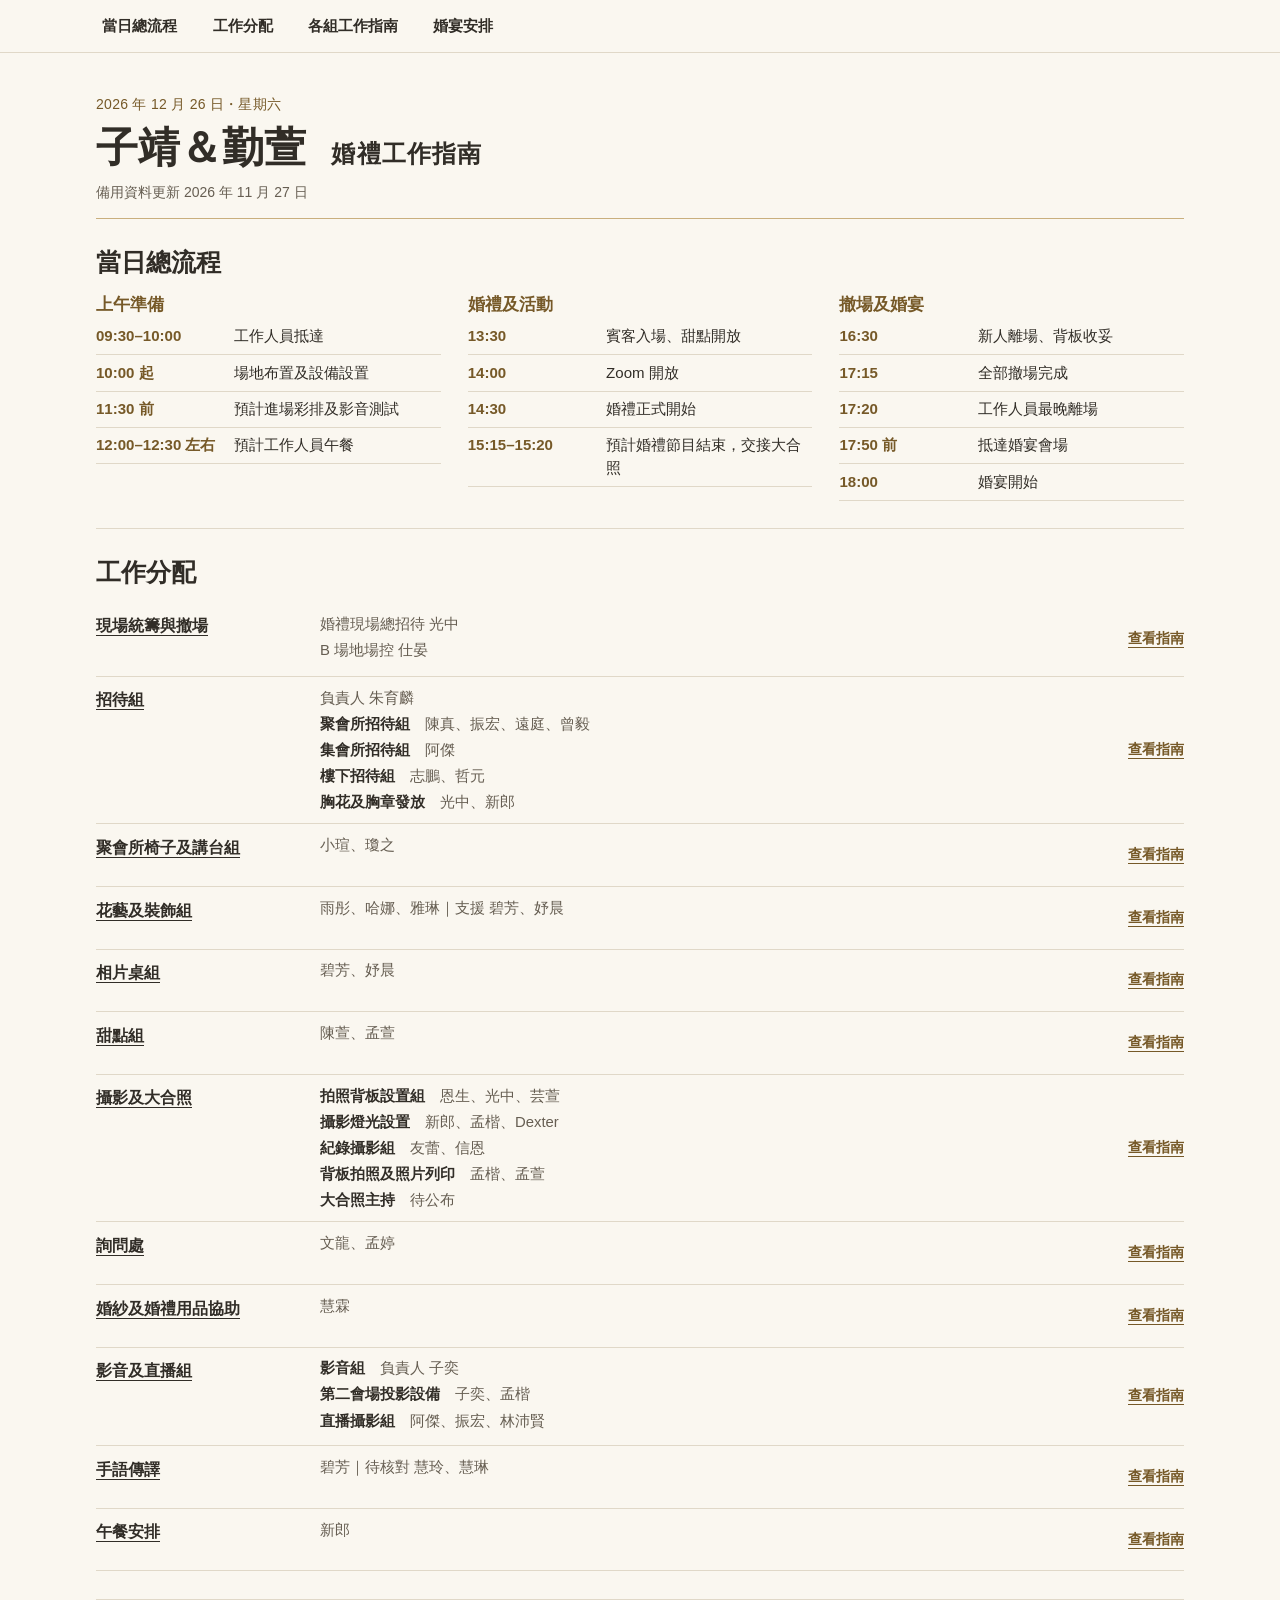
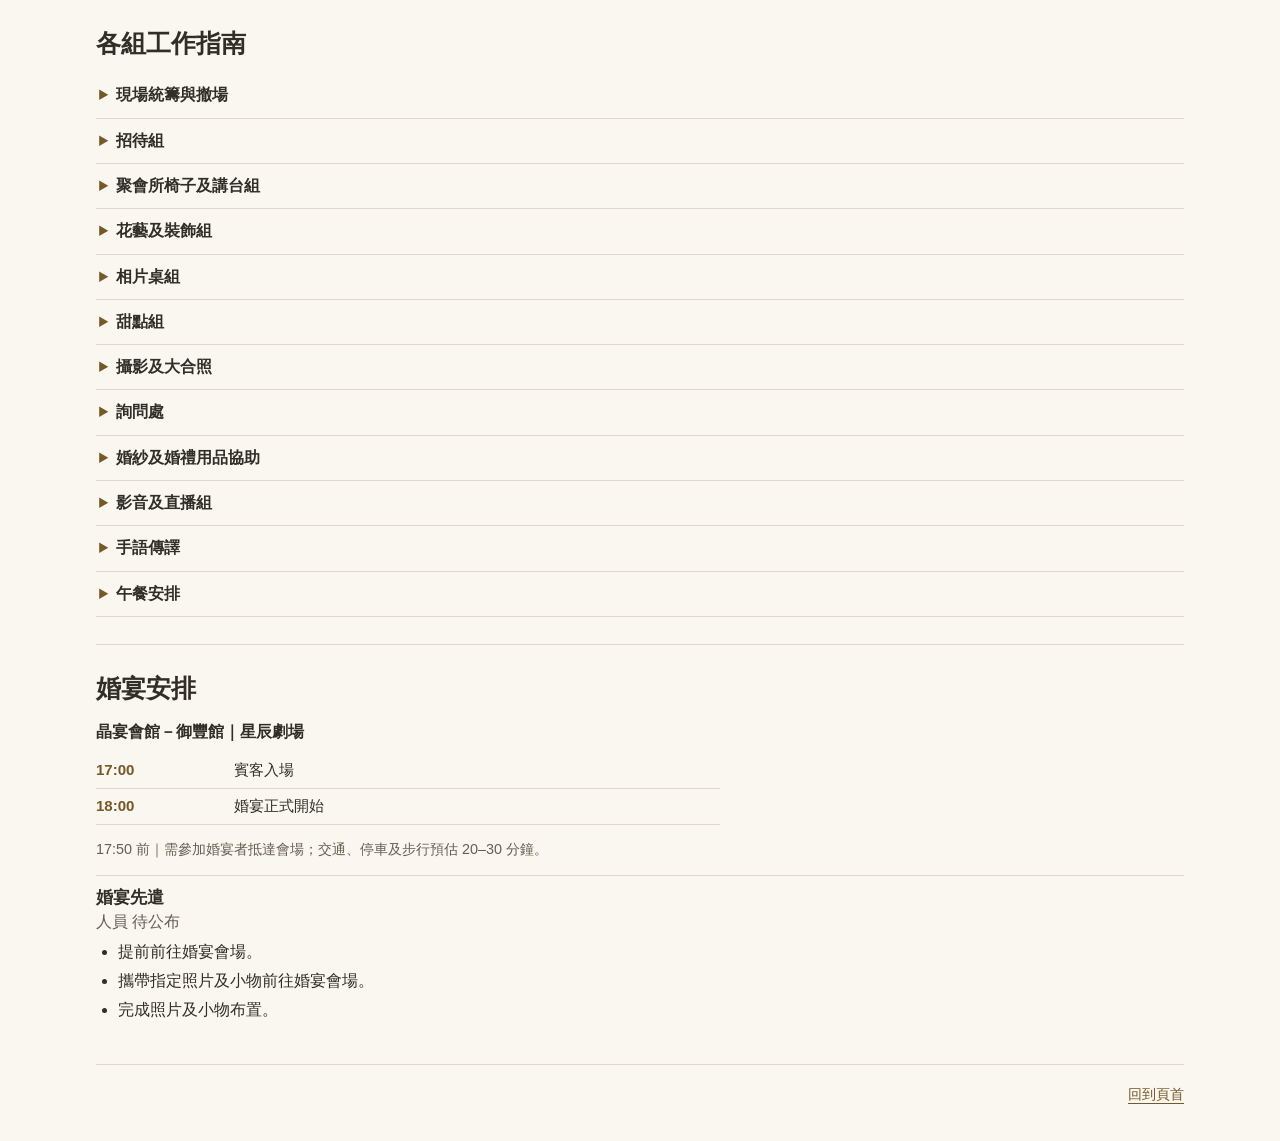
==== commit 2d226c22: "更新顯示方式" ====
--- a/index.html
+++ b/index.html
@@ -4,190 +4,53 @@
   <meta charset="utf-8">
   <meta name="viewport" content="width=device-width, initial-scale=1, viewport-fit=cover">
   <meta name="theme-color" content="#f6f2e9">
-  <meta name="description" content="子靖與勤萱 2026 年 12 月 26 日婚禮工作指南">
+  <meta name="description" content="子靖與勤萱的婚禮工作指南">
   <title>子靖＆勤萱｜婚禮工作指南</title>
   <link rel="stylesheet" href="style.css">
   <script src="data.js" defer></script>
+  <script src="site-config.js" defer></script>
+  <script src="public-data.js" defer></script>
   <script src="script.js" defer></script>
 </head>
 <body>
   <a class="skip-link" href="#main-content">跳至主要內容</a>
-
   <nav class="site-nav" aria-label="主要導覽">
-    <a class="brand" href="#top" aria-label="回到頁首">子靖＆勤萱</a>
     <div class="nav-scroll">
-      <a href="#schedule">總流程</a>
-      <a href="#teams">工作安排</a>
-      <a href="#venues">場地座位</a>
-      <a href="#program">節目影音</a>
-      <a href="#photos">攝影合照</a>
-      <a href="#cleanup">撤場婚宴</a>
+      <a href="#schedule">當日總流程</a>
+      <a href="#teams">工作分配</a>
+      <a href="#guides">各組工作指南</a>
+      <a href="#reception">婚宴安排</a>
     </div>
   </nav>
-
-  <header class="hero" id="top">
-    <div class="hero-inner">
-      <p class="hero-date" id="hero-date"></p>
-      <h1><span id="hero-couple"></span><small id="hero-title"></small></h1>
-      <p class="hero-message" id="hero-message"></p>
-      <div class="hero-divider" aria-hidden="true"></div>
-      <div class="key-times" id="key-times" aria-label="婚禮當日重要時間"></div>
-      <a class="primary-link" href="#guide">查看工作指南</a>
+  <header class="page-header section" id="top">
+    <p class="page-date" id="hero-date"></p>
+    <h1><span id="hero-couple">子靖＆勤萱</span><span id="hero-title">婚禮工作指南</span></h1>
+    <div class="version-line">
+      <p id="published-status" role="status"></p>
+      <button type="button" class="text-button" id="refresh-published" hidden>重新讀取</button>
     </div>
   </header>
 
-  <main id="main-content">
-    <section class="section guide" id="guide" aria-labelledby="guide-title">
-      <div class="section-heading">
-        <p class="section-kicker">快速入口</p>
-        <h2 id="guide-title">今天需要的資訊，都在這裡</h2>
-        <p>依照工作階段快速前往；不需要搜尋姓名。</p>
-      </div>
-      <div class="guide-grid">
-        <a class="guide-card" href="#schedule"><span>01</span><div><h3>當日總流程</h3><p>工作人員抵達、婚禮、大合照、撤場及婚宴。</p></div></a>
-        <a class="guide-card" href="#teams"><span>02</span><div><h3>各組工作安排</h3><p>所有人員、各時段職責與工作轉換。</p></div></a>
-        <a class="guide-card" href="#venues"><span>03</span><div><h3>場地布置及座位</h3><p>聚會所、走廊、集會所與座位配置。</p></div></a>
-        <a class="guide-card" href="#program"><span>04</span><div><h3>婚禮節目及影音</h3><p>正式節目、直播機位與影音操作提示。</p></div></a>
-        <a class="guide-card" href="#photos"><span>05</span><div><h3>攝影及大合照</h3><p>紀錄攝影、正式大合照、背板與照片列印。</p></div></a>
-        <a class="guide-card" href="#cleanup"><span>06</span><div><h3>撤場及婚宴</h3><p>各區撤收、離場期限與婚宴安排。</p></div></a>
-      </div>
+  <main id="main-content" class="section">
+    <section id="schedule" aria-labelledby="schedule-title">
+      <h2 id="schedule-title">當日總流程</h2>
+      <div id="timeline-days"></div>
     </section>
-
-    <section class="section section-tinted" id="schedule" aria-labelledby="schedule-title">
-      <div class="section-heading split-heading">
-        <div><p class="section-kicker">01</p><h2 id="schedule-title">當日總流程</h2></div>
-        <p>主要時間直接顯示；點擊項目可展開詳細工作。標示「暫定」或「待公布」的內容尚未定案。</p>
-      </div>
-      <div class="timeline-days" id="timeline-days"></div>
+    <section id="teams" aria-labelledby="teams-title">
+      <h2 id="teams-title">工作分配</h2>
+      <dl id="team-index" class="team-index"></dl>
     </section>
-
-    <section class="section" id="teams" aria-labelledby="teams-title">
-      <div class="section-heading split-heading">
-        <div><p class="section-kicker">02</p><h2 id="teams-title">各組工作安排</h2></div>
-        <p>人員可同時出現在不同組別；工作轉換會在卡片及下方交接提示中標示。</p>
-      </div>
-
-      <div class="subsection-heading">
-        <h3>現場協調</h3>
-        <p>遇到狀況時，依場地與工作性質聯繫對應負責人。</p>
-      </div>
-      <div class="management-grid" id="management-grid"></div>
-
-      <div class="subsection-heading team-heading">
-        <h3>工作組別</h3>
-        <p>點擊卡片即可查看各時段工作及注意事項。</p>
-      </div>
-      <div class="team-grid" id="team-grid"></div>
-
-      <aside class="handoff-panel" aria-labelledby="handoff-title">
-        <div class="subsection-heading"><h3 id="handoff-title">兼任工作交接</h3><p>以下人員在特定時段會切換崗位。</p></div>
-        <div class="handoff-grid" id="handoff-grid"></div>
-      </aside>
+    <section id="guides" aria-labelledby="guides-title">
+      <h2 id="guides-title">各組工作指南</h2>
+      <div id="guide-list" class="guide-list"></div>
     </section>
-
-    <section class="section section-tinted" id="venues" aria-labelledby="venues-title">
-      <div class="section-heading split-heading">
-        <div><p class="section-kicker">03</p><h2 id="venues-title">場地布置及座位</h2></div>
-        <div class="venue-address"><strong id="ceremony-venue"></strong><span id="ceremony-address"></span><a id="ceremony-map" target="_blank" rel="noreferrer">開啟地圖</a></div>
-      </div>
-      <div class="venue-grid" id="venue-grid"></div>
-
-      <div class="subsection-heading seating-heading">
-        <h3>聚會所座位配置</h3>
-        <p id="seating-orientation"></p>
-      </div>
-      <div class="diagram-tabs" role="group" aria-label="場地配置圖切換">
-        <button class="diagram-tab is-active" type="button" data-diagram="ceremony" aria-pressed="true">婚禮期間</button>
-        <button class="diagram-tab" type="button" data-diagram="photo" aria-pressed="false">大合照期間</button>
-      </div>
-      <div class="floor-plan-wrap" id="floor-plan-wrap"></div>
-      <div class="legend" aria-label="場地圖例">
-        <span><i class="legend-box reserved"></i>聾人保留座位</span>
-        <span><i class="legend-box family"></i>親屬優先座位</span>
-        <span><i class="legend-box general"></i>一般賓客座位</span>
-        <span><i class="legend-box removal"></i>大合照清空範圍</span>
-      </div>
-      <div class="seating-notes" id="seating-notes"></div>
-    </section>
-
-    <section class="section" id="program" aria-labelledby="program-title">
-      <div class="section-heading split-heading">
-        <div><p class="section-kicker">04</p><h2 id="program-title">婚禮節目及影音</h2></div>
-        <p>14:30 正式開始；15:15–15:20 是目標結束時間，不是保證時間。</p>
-      </div>
-      <div class="program-layout">
-        <article class="content-card ceremony-card">
-          <div class="card-title-row"><div><p class="card-label">正式流程</p><h3>婚禮節目順序</h3></div><strong id="ceremony-range"></strong></div>
-          <ol class="ceremony-list" id="ceremony-list"></ol>
-        </article>
-        <div>
-          <div class="subsection-heading compact"><h3>Zoom 直播機位</h3><p>由子奕手動切換焦點視訊。</p></div>
-          <div class="camera-grid" id="camera-grid"></div>
-        </div>
-      </div>
-
-      <div class="subsection-heading table-heading">
-        <h3>影音執行提示</h3>
-        <p>手機版以資訊卡顯示，桌面版以三欄對照。</p>
-      </div>
-      <div class="responsive-table" id="av-cues"></div>
-      <details class="detail-panel av-checklist">
-        <summary>影音測試注意事項</summary>
-        <div class="detail-content"><ul id="av-checklist"></ul></div>
-      </details>
-      <details class="detail-panel">
-        <summary>設備配置摘要</summary>
-        <div class="detail-content"><ul id="equipment-list"></ul></div>
-      </details>
-      <div class="status-note"><span class="status status-pending">待公布</span><p>林沛賢是否正式負責婚禮結束後的線上影片播放，以及 Zoom 結束時間，尚未最終確認。</p></div>
-    </section>
-
-    <section class="section section-tinted" id="photos" aria-labelledby="photos-title">
-      <div class="section-heading split-heading">
-        <div><p class="section-kicker">05</p><h2 id="photos-title">攝影及大合照</h2></div>
-        <p>紀錄攝影與 Zoom 直播攝影是不同工作；拍攝時請避免長時間阻擋賓客視線。</p>
-      </div>
-      <div class="photo-grid">
-        <article class="content-card featured-card">
-          <p class="card-label">正式大合照</p><h3>聚會所</h3>
-          <dl class="fact-list"><div><dt>攝影師</dt><dd id="group-photo-photographer"></dd></div><div><dt>主持人</dt><dd id="group-photo-host"></dd></div></dl>
-          <div class="pending-callout" id="photo-groups-message"></div>
-          <p class="note" id="group-photo-coordination"></p>
-          <ol id="group-photo-steps" aria-label="大合照執行流程"></ol>
-        </article>
-        <article class="content-card">
-          <p class="card-label">活動紀錄</p><h3>兩區機動攝影</h3>
-          <div class="person-duty"><strong>友蕾</strong><p>聚會所婚禮紀錄與正式大合照。</p></div>
-          <div class="person-duty"><strong>信恩</strong><p>集會所自然跟拍、互動抓拍與現場紀錄。</p></div>
-        </article>
-        <article class="content-card">
-          <p class="card-label">背板服務</p><h3>拍照及照片列印</h3>
-          <div class="person-duty"><strong>孟楷</strong><p>引導、構圖、拍攝並交付照片。</p></div>
-          <div class="person-duty"><strong>孟萱</strong><p>列印、發放照片及補充耗材。</p></div>
-          <ul><li>每組一張照片。</li><li>賓客不必等待新人即可先拍照。</li><li>服務時間待公布，背板 16:30 前撤收完成。</li></ul>
-        </article>
-      </div>
-    </section>
-
-    <section class="section" id="cleanup" aria-labelledby="cleanup-title">
-      <div class="section-heading split-heading">
-        <div><p class="section-kicker">06</p><h2 id="cleanup-title">撤場及婚宴</h2></div>
-        <p>新人 16:30 離場後不再負責現場撤收；各組收拾自己布置的物品，由場地負責人統一確認。</p>
-      </div>
-      <div class="deadline-strip" id="cleanup-times"></div>
-      <div class="cleanup-grid" id="cleanup-grid"></div>
-      <div class="logistics-grid" id="logistics-grid"></div>
-
-      <article class="reception-panel" aria-labelledby="reception-title">
-        <div><p class="card-label">婚宴安排</p><h3 id="reception-title"></h3><p class="reception-hall" id="reception-hall"></p></div>
-        <div class="reception-times" id="reception-times"></div>
-        <div class="reception-advance"><span class="status status-pending">待公布</span><h4>婚宴先遣人員</h4><p id="reception-team"></p><ul id="reception-tasks"></ul><p id="reception-note"></p></div>
-      </article>
+    <section id="reception" aria-labelledby="reception-title">
+      <h2 id="reception-title">婚宴安排</h2>
+      <div id="reception-content"></div>
     </section>
   </main>
 
-  <footer>
-    <p>子靖＆勤萱・婚禮工作指南</p>
+  <footer class="section">
     <a href="#top">回到頁首</a>
   </footer>
 </body>
--- a/style.css
+++ b/style.css
@@ -1,351 +1,169 @@
 :root {
-  --cream: #f6f2e9;
-  --cream-deep: #eee6d7;
-  --paper: #fffdf9;
-  --paper-soft: rgba(255, 253, 249, 0.74);
-  --ink: #342f29;
-  --muted: #746b61;
-  --gold: #a88d5d;
-  --gold-dark: #80693f;
-  --gold-soft: #e6d8b9;
-  --line: rgba(89, 74, 52, 0.16);
-  --blue: #8ca6b6;
-  --blue-soft: #dfeaf0;
-  --gray-soft: #e8e6e2;
-  --danger-soft: #efe0d8;
-  --radius-sm: 12px;
-  --radius: 20px;
-  --radius-lg: 28px;
-  --shadow: 0 16px 44px rgba(74, 60, 40, 0.06);
-  --max-width: 1180px;
-  --nav-height: 58px;
+  color-scheme: light;
+  --paper: #faf7f0;
+  --ink: #312d27;
+  --muted: #665e52;
+  --gold: #765928;
+  --line: #e0d8c8;
+  --rule: #c9af7e;
+  --measure: 68rem;
+  --nav-height: 3.25rem;
+  font-family: "Taipei Sans TC Beta", "PingFang TC", "Noto Sans TC", "Microsoft JhengHei", sans-serif;
 }
 
 * { box-sizing: border-box; }
-html { scroll-behavior: smooth; scroll-padding-top: calc(var(--nav-height) + 18px); }
-body {
-  margin: 0;
-  min-width: 320px;
+[hidden] { display: none !important; }
+html { scroll-padding-top: calc(var(--nav-height) + .9rem); }
+body { margin: 0; color: var(--ink); background: var(--paper); font-size: 1rem; line-height: 1.65; }
+a { color: var(--gold); text-underline-offset: .25em; }
+button, summary { font: inherit; }
+button { cursor: pointer; }
+:focus-visible { outline: 2px solid var(--gold); outline-offset: 3px; }
+p, dl, ul, ol { margin: 0; }
+h1, h2, h3, h4, h5 { margin: 0; line-height: 1.4; }
+h2 { margin-block-end: .75rem; font-size: clamp(1.25rem, 2.6vw, 1.55rem); }
+h3 { font-size: 1.075rem; }
+h4, h5 { font-size: 1rem; }
+.muted { color: var(--muted); font-size: .9rem; }
+.section { width: min(100% - 2rem, var(--measure)); margin-inline: auto; }
+
+.skip-link { position: fixed; z-index: 10; top: .5rem; left: .5rem; padding: .5rem 1rem; transform: translateY(-160%); color: var(--paper); background: var(--ink); }
+.skip-link:focus { transform: none; }
+.site-nav { position: sticky; z-index: 5; top: 0; min-height: var(--nav-height); border-bottom: 1px solid var(--line); background: var(--paper); }
+.nav-scroll { display: flex; align-items: center; min-height: var(--nav-height); width: min(100%, var(--measure)); margin-inline: auto; padding-inline: .375rem; }
+.nav-scroll a {
+  flex: 1;
+  display: grid;
+  place-items: center;
+  min-height: 44px;
+  padding-inline: .3rem;
   color: var(--ink);
-  background: var(--cream);
-  font-family: "Taipei Sans TC Beta", "PingFang TC", "Noto Sans TC", "Microsoft JhengHei", sans-serif;
-  font-size: 16px;
-  line-height: 1.75;
-  -webkit-font-smoothing: antialiased;
-  overflow-x: clip;
+  text-align: center;
+  text-decoration: none;
+  white-space: nowrap;
+  font-size: clamp(.78rem, 2.75vw, .94rem);
+  font-weight: 650;
 }
-body::before {
-  position: fixed;
-  z-index: -1;
-  inset: 0;
-  background: radial-gradient(circle at 8% 4%, rgba(255,255,255,.95), transparent 32%), radial-gradient(circle at 92% 30%, rgba(223,209,179,.28), transparent 28%);
-  content: "";
-  pointer-events: none;
+.nav-scroll a:hover, .nav-scroll a:focus-visible { color: var(--gold); text-decoration: underline; }
+
+.page-header { padding-block: clamp(1.05rem, 3.5vw, 2.5rem) .85rem; }
+.page-date { color: var(--gold); font-size: .875rem; letter-spacing: .02em; }
+.page-header h1 { display: flex; flex-wrap: wrap; align-items: baseline; gap: .1em .6em; margin-top: .12rem; font-family: "Noto Serif TC", "Songti TC", serif; font-size: clamp(1.48rem, 4.7vw, 2.65rem); font-weight: 650; }
+.page-header h1 span:last-child { font-size: .57em; letter-spacing: .05em; }
+.version-line { display: flex; align-items: center; flex-wrap: wrap; gap: 0 .85rem; margin-top: .22rem; color: var(--muted); font-size: .875rem; }
+.text-button { min-height: 44px; padding-inline: .15em; border: 0; color: var(--gold); background: transparent; font-size: .875rem; text-decoration: underline; text-underline-offset: .25em; }
+.text-button:disabled { opacity: .55; cursor: wait; }
+
+main > section { padding-block: clamp(.9rem, 3vw, 1.7rem); border-top: 1px solid var(--line); }
+#schedule { border-top-color: var(--rule); }
+.timeline-day + .timeline-day { margin-top: 1.5rem; }
+.overview-grid { display: grid; gap: .8rem 1.7rem; }
+.overview-phase h3 { color: var(--gold); padding-bottom: .15rem; }
+.time-row {
+  display: grid;
+  grid-template-columns: 8rem minmax(0, 1fr);
+  align-items: baseline;
+  gap: .25rem .65rem;
+  padding-block: .32rem;
+  border-bottom: 1px solid var(--line);
+  font-size: .94rem;
+  line-height: 1.5;
 }
-a { color: inherit; }
-button, summary { font: inherit; }
-button, a, summary { -webkit-tap-highlight-color: transparent; }
-:focus-visible { outline: 3px solid rgba(128, 105, 63, .48); outline-offset: 3px; }
-.skip-link { position: fixed; z-index: 999; top: 8px; left: 8px; padding: 10px 14px; background: var(--ink); color: white; transform: translateY(-150%); }
-.skip-link:focus { transform: translateY(0); }
+.time-row dd { margin: 0; min-width: 0; overflow-wrap: anywhere; }
+.clock { color: var(--gold); font-variant-numeric: tabular-nums; font-weight: 650; }
+#reception .time-rows { max-width: 39rem; margin-block: .45rem .8rem; }
+.reception-location { font-weight: 650; }
 
-.site-nav {
-  position: sticky;
-  z-index: 50;
-  top: 0;
-  height: var(--nav-height);
-  display: flex;
-  align-items: center;
-  gap: 14px;
-  padding: 0 16px;
-  background: rgba(246, 242, 233, .92);
+.index-row {
+  display: grid;
+  gap: .12rem 1rem;
+  padding-block: .55rem;
   border-bottom: 1px solid var(--line);
-  backdrop-filter: blur(18px);
-  -webkit-backdrop-filter: blur(18px);
 }
-.brand { flex: 0 0 auto; font-family: "Noto Serif TC", "Songti TC", serif; font-weight: 700; text-decoration: none; white-space: nowrap; }
-.nav-scroll { display: flex; flex: 1; gap: 4px; min-width: 0; overflow-x: auto; overscroll-behavior-inline: contain; scrollbar-width: none; }
-.nav-scroll::-webkit-scrollbar { display: none; }
-.nav-scroll a { flex: 0 0 auto; min-height: 44px; display: grid; place-items: center; padding: 0 10px; color: var(--muted); border-radius: 999px; font-size: .875rem; text-decoration: none; white-space: nowrap; }
-.nav-scroll a.is-current { color: var(--gold-dark); background: rgba(168,141,93,.11); }
+.index-row dt a { display: inline-flex; align-items: center; min-height: 30px; color: var(--ink); font-weight: 700; }
+.index-row dd { min-width: 0; margin: 0; display: grid; gap: .1rem; }
+.index-row dd p { color: var(--muted); font-size: .93rem; overflow-wrap: anywhere; }
+.roster-label { color: var(--ink); font-weight: 600; }
+.index-link, .back-to-index { display: inline-flex; align-items: center; width: fit-content; min-height: 44px; font-size: .9rem; font-weight: 600; }
+.index-link { justify-self: start; }
 
-.hero { min-height: calc(100svh - var(--nav-height)); display: grid; place-items: center; padding: 48px 20px 56px; text-align: center; }
-.hero-inner { width: 100%; max-width: 860px; min-width: 0; }
-.hero-date, .section-kicker, .card-label { margin: 0; color: var(--gold-dark); font-size: .78rem; font-weight: 700; letter-spacing: .15em; }
-.hero h1 { margin: 18px 0 0; font-family: "Noto Serif TC", "Songti TC", serif; font-size: clamp(2.25rem, 10vw, 3.1rem); font-weight: 500; line-height: 1.12; letter-spacing: 0; }
-.hero h1 small { display: block; margin-top: 17px; font-family: inherit; font-size: clamp(1.25rem, 5vw, 2rem); font-weight: 500; letter-spacing: .16em; }
-.hero-message { margin: 22px 0 0; color: var(--muted); }
-.hero-divider { width: 48px; height: 1px; margin: 32px auto; background: var(--gold); }
-.key-times { width: 100%; min-width: 0; display: grid; grid-template-columns: repeat(2, minmax(0, 1fr)); gap: 8px; }
-.key-time { min-width: 0; }
-.key-time { min-height: 86px; display: flex; flex-direction: column; justify-content: center; padding: 12px 8px; background: var(--paper-soft); border: 1px solid var(--line); border-radius: var(--radius-sm); text-decoration: none; }
-.key-time strong { color: var(--gold-dark); font-family: ui-serif, Georgia, serif; font-size: 1.55rem; font-weight: 500; letter-spacing: .03em; line-height: 1.2; }
-.key-time span { margin-top: 6px; font-size: .82rem; }
-.primary-link { min-height: 48px; display: inline-flex; align-items: center; justify-content: center; margin-top: 28px; padding: 10px 24px; color: white; background: var(--ink); border-radius: 999px; font-size: .92rem; text-decoration: none; }
+.work-guide { border-bottom: 1px solid var(--line); }
+.work-guide > summary, .reference > summary {
+  min-height: 44px;
+  padding: .56rem .2rem;
+  cursor: pointer;
+  color: var(--ink);
+  font-weight: 650;
+}
+summary::marker { color: var(--gold); }
+.work-guide[open] { border-bottom-color: var(--rule); }
+.work-guide[open] > summary { color: var(--gold); }
+.guide-body { max-width: 53rem; padding: .15rem .15rem .7rem .85rem; }
+.guide-body > p + p { margin-top: .4rem; }
+.team-work { margin-block: .8rem; padding-top: .6rem; border-top: 1px solid var(--line); }
+.team-work h4 { margin-bottom: .12rem; }
+.guide-body > .team-work:first-child { padding-top: 0; border-top: 0; }
+.work-period { margin-block: .48rem; }
+.work-period h5 { color: var(--gold); margin-bottom: .12rem; }
+.roster { color: var(--muted); }
+.deadline { font-weight: 650; color: var(--gold); }
+.work-list { margin-block: .2rem .45rem; padding-inline-start: 1.35rem; }
+.work-list li + li { margin-top: .18rem; }
+.reference { margin-top: .3rem; border-top: 1px solid var(--line); }
+.reference[open] { padding-bottom: .55rem; }
+.reference h4, #photos h5 { margin-top: .75rem; }
+.reference-rows > div { padding-block: .35rem; border-bottom: 1px solid var(--line); }
+.reference-rows dt { font-weight: 650; }
+.reference-rows dd { margin: 0; color: var(--muted); }
+.cue-table { width: 100%; border-collapse: collapse; table-layout: fixed; margin-block: .7rem; font-size: .875rem; line-height: 1.5; }
+.cue-table caption { text-align: left; font-weight: 700; padding-block: .4rem; }
+.cue-table :is(th, td) { padding: .45rem .25rem; border-bottom: 1px solid var(--line); vertical-align: top; text-align: start; overflow-wrap: anywhere; }
+.cue-table thead th { color: var(--gold); }
 
-.section { width: min(100% - 32px, var(--max-width)); margin: 0 auto; padding: 72px 0; }
-.section-tinted { position: relative; }
-.section-tinted::before { position: absolute; z-index: -1; top: 0; bottom: 0; left: calc(50% - 50vw); right: calc(50% - 50vw); background: rgba(255,253,249,.52); border-block: 1px solid rgba(89,74,52,.08); content: ""; }
-.section-heading { max-width: 720px; margin-bottom: 32px; }
-.section-heading h2 { margin: 8px 0 10px; font-family: "Noto Serif TC", "Songti TC", serif; font-size: clamp(2rem, 8vw, 3.35rem); font-weight: 500; line-height: 1.25; letter-spacing: .02em; }
-.section-heading > p, .split-heading > p { margin: 0; color: var(--muted); line-height: 1.85; }
-.subsection-heading { margin: 42px 0 20px; }
-.subsection-heading h3 { margin: 0; font-family: "Noto Serif TC", "Songti TC", serif; font-size: 1.6rem; font-weight: 600; }
-.subsection-heading p { margin: 4px 0 0; color: var(--muted); font-size: .94rem; }
-.subsection-heading.compact { margin-top: 0; }
-.note { margin: 16px 0 0; padding: 12px 14px; color: var(--muted); background: rgba(168,141,93,.08); border-left: 3px solid var(--gold-soft); border-radius: 0 8px 8px 0; font-size: .88rem; line-height: 1.7; }
-.status { display: inline-flex; align-items: center; min-height: 26px; padding: 2px 9px; border: 1px solid currentColor; border-radius: 999px; font-size: .75rem; font-weight: 700; line-height: 1; white-space: nowrap; }
-.status-confirmed { color: #66715d; background: #eef0e9; }
-.status-tentative { color: #826a3b; background: #f4ead3; }
-.status-pending { color: #855e50; background: var(--danger-soft); }
+.diagram-tabs { display: flex; flex-wrap: wrap; gap: .4rem; margin-top: .5rem; }
+.diagram-tab, .primary-link { display: inline-flex; align-items: center; min-height: 44px; padding: .25rem .6rem; border: 1px solid var(--line); color: var(--gold); background: transparent; text-decoration: none; }
+.diagram-tab[aria-pressed="true"] { border-color: var(--gold); font-weight: 650; }
+.floor-plan-wrap { max-width: 35rem; margin-top: .35rem; }
+.floor-plan { display: block; width: 100%; height: auto; }
+.floor-plan .room { fill: #fbfaf7; stroke: #d9cfbc; stroke-width: 1.5; }
+.floor-plan .stage, .floor-plan .desk { fill: #eee7da; stroke: #bcab91; }
+.floor-plan .stage-label, .floor-plan .desk-label, .floor-plan .zone-label { fill: #4b443c; font-size: 12px; font-weight: 700; }
+.floor-plan .zone-label { font-size: 16px; }
+.floor-plan .orientation-label, .floor-plan .wall-label, .floor-plan .aisle-label, .floor-plan .removal-label { fill: #62594d; font-size: 11px; }
+.floor-plan .aisle-line { stroke: #afa38f; stroke-dasharray: 4 5; }
+.floor-plan .aisle-label { paint-order: stroke; stroke: #fbfaf7; stroke-width: 4px; }
+.floor-plan .seat.reserved rect, .legend-box.reserved { fill: #d7e7ef; stroke: #6d8fa0; background: #d7e7ef; border-color: #6d8fa0; }
+.floor-plan .seat.family rect, .legend-box.family { fill: #efe0ba; stroke: #b4955a; background: #efe0ba; border-color: #b4955a; }
+.floor-plan .seat.general rect, .legend-box.general { fill: #e8e6e2; stroke: #998e80; background: #e8e6e2; border-color: #998e80; }
+.floor-plan .removal-zone, .floor-plan .photo-zone { fill: none; stroke: #a07346; stroke-width: 1.5; stroke-dasharray: 6 5; }
+.floor-plan .photo-zone { fill: #f3ecdd; }
+.floor-plan .stage-boundary { fill: none; stroke: var(--line); }
+.diagram-disclaimer { color: var(--muted); font-size: .875rem; }
+.legend { display: flex; flex-wrap: wrap; gap: .3rem .8rem; padding: 0; margin-block: .45rem; list-style: none; color: var(--muted); font-size: .875rem; }
+.legend li { display: inline-flex; align-items: center; gap: .25rem; }
+.legend-box { width: .8rem; height: .65rem; border: 1px solid; }
+.legend-box.removal { border: 1px dashed #a07346; }
 
-.guide { padding-top: 64px; }
-.guide-grid { display: grid; gap: 10px; }
-.guide-card { min-height: 132px; display: grid; grid-template-columns: 42px 1fr; gap: 4px; align-items: start; padding: 22px 18px; background: var(--paper-soft); border: 1px solid var(--line); border-radius: var(--radius); text-decoration: none; transition: border-color .2s, transform .2s, background .2s; }
-.guide-card > span { color: var(--gold); font-family: ui-serif, Georgia, serif; font-size: 1.05rem; }
-.guide-card h3 { margin: 0; font-size: 1.12rem; font-weight: 700; }
-.guide-card p { margin: 5px 0 0; color: var(--muted); font-size: .9rem; line-height: 1.65; }
-@media (hover: hover) { .guide-card:hover { transform: translateY(-2px); background: var(--paper); border-color: var(--gold-soft); } }
+footer.section { padding-block: .5rem 1.5rem; border-top: 1px solid var(--line); text-align: end; }
+footer a { display: inline-flex; align-items: center; min-height: 44px; font-size: .875rem; }
 
-.timeline-days { display: grid; gap: 38px; }
-.timeline-day-header { margin-bottom: 16px; }
-.timeline-day-header p { margin: 0; color: var(--gold-dark); font-weight: 700; }
-.timeline-day-header h3 { margin: 1px 0 0; font-family: "Noto Serif TC", "Songti TC", serif; font-size: 1.65rem; }
-.timeline-list { position: relative; }
-.timeline-list::before { position: absolute; top: 24px; bottom: 24px; left: 7px; width: 1px; background: var(--gold-soft); content: ""; }
-.timeline-event { position: relative; margin-left: 0; padding-left: 28px; }
-.timeline-event::before { position: absolute; z-index: 1; top: 26px; left: 3px; width: 9px; height: 9px; background: var(--paper); border: 2px solid var(--gold); border-radius: 50%; content: ""; }
-.timeline-event summary { min-height: 78px; display: grid; grid-template-columns: 86px 1fr 28px; gap: 12px; align-items: start; padding: 18px 10px 18px 0; border-bottom: 1px solid var(--line); cursor: pointer; list-style: none; }
-.timeline-event summary::-webkit-details-marker, .team-card summary::-webkit-details-marker { display: none; }
-.timeline-time { color: var(--gold-dark); font-family: ui-serif, Georgia, serif; font-size: 1rem; font-weight: 700; line-height: 1.45; }
-.timeline-title-row { display: flex; flex-wrap: wrap; align-items: center; gap: 8px; }
-.timeline-main h4 { margin: 0; font-size: 1rem; line-height: 1.5; }
-.timeline-main p { margin: 4px 0 0; color: var(--muted); font-size: .87rem; line-height: 1.65; }
-.expand-mark { display: grid; place-items: center; width: 28px; height: 28px; color: var(--gold-dark); border: 1px solid var(--line); border-radius: 50%; line-height: 1; }
-.timeline-event.no-detail summary { cursor: default; }
-.timeline-event.no-detail .expand-mark { visibility: hidden; }
-.timeline-event.is-featured .timeline-time, .timeline-event.is-featured .timeline-main h4 { color: var(--gold-dark); }
-.timeline-detail { padding: 4px 18px 18px 98px; border-bottom: 1px solid var(--line); }
-.timeline-detail ul { margin: 8px 0 0; padding-left: 20px; color: var(--muted); font-size: .9rem; }
-
-.management-grid, .team-grid, .handoff-grid, .venue-grid, .photo-grid, .cleanup-grid, .logistics-grid { display: grid; gap: 12px; }
-.management-card, .content-card, .venue-card, .cleanup-card { padding: 22px 18px; background: var(--paper-soft); border: 1px solid var(--line); border-radius: var(--radius); }
-.management-top { padding-bottom: 12px; border-bottom: 1px solid var(--line); }
-.management-top h4 { margin: 5px 0 0; font-family: "Noto Serif TC", "Songti TC", serif; font-size: 1.65rem; }
-.management-card ul, .content-card > ul, .content-card > ol, .venue-card ul, .cleanup-card ul { margin: 16px 0 0; padding-left: 20px; color: var(--muted); font-size: .92rem; }
-.management-card li + li, .content-card li + li, .venue-card li + li, .cleanup-card li + li { margin-top: 7px; }
-.team-heading { margin-top: 56px; }
-.team-card { overflow: hidden; background: var(--paper-soft); border: 1px solid var(--line); border-radius: var(--radius); }
-.team-card[open] { background: var(--paper); border-color: var(--gold-soft); box-shadow: var(--shadow); }
-.team-card summary { min-height: 172px; position: relative; display: flex; flex-direction: column; gap: 14px; padding: 20px 48px 20px 18px; cursor: pointer; list-style: none; }
-.team-card summary > .expand-mark { position: absolute; top: 18px; right: 16px; }
-.team-label-row { display: flex; align-items: center; gap: 8px; }
-.team-number { color: var(--gold); font-family: ui-serif, Georgia, serif; font-size: 1rem; }
-.team-intro h4 { margin: 6px 0 0; font-family: "Noto Serif TC", "Songti TC", serif; font-size: 1.35rem; line-height: 1.35; }
-.team-members { display: grid; gap: 4px; color: var(--muted); font-size: .88rem; }
-.team-members p { margin: 0; }
-.team-members p > span { display: inline-block; min-width: 68px; margin-right: 8px; color: var(--gold-dark); font-weight: 700; }
-.team-members .team-deadline { margin-top: 5px; color: #855e50; font-weight: 700; }
-.team-body { padding: 0 18px 20px; }
-.team-period { padding: 16px 0; border-top: 1px solid var(--line); }
-.team-period h5 { margin: 0 0 8px; color: var(--gold-dark); font-size: .88rem; }
-.team-period ul, .team-notes ul { margin: 0; padding-left: 20px; color: var(--muted); font-size: .9rem; }
-.team-period li + li, .team-notes li + li { margin-top: 5px; }
-.team-notes { padding: 15px; background: rgba(168,141,93,.08); border-radius: var(--radius-sm); }
-.team-notes strong { display: block; margin-bottom: 7px; font-size: .88rem; }
-.handoff-panel { margin-top: 52px; padding: 22px 18px; background: rgba(168,141,93,.075); border: 1px solid var(--gold-soft); border-radius: var(--radius-lg); }
-.handoff-panel .subsection-heading { margin: 0 0 18px; }
-.handoff-card { padding: 17px; background: var(--paper-soft); border: 1px solid var(--line); border-radius: var(--radius-sm); }
-.handoff-card h4 { margin: 0 0 12px; }
-.handoff-flow { display: flex; flex-wrap: wrap; align-items: center; gap: 7px; margin: 0; font-size: .88rem; }
-.handoff-flow span, .handoff-flow strong { padding: 5px 8px; border-radius: 6px; }
-.handoff-flow span { background: var(--gray-soft); }
-.handoff-flow strong { color: var(--gold-dark); background: var(--gold-soft); }
-.handoff-flow i { color: var(--muted); font-size: .78rem; font-style: normal; }
-.handoff-return { margin: 10px 0 0; color: var(--muted); font-size: .83rem; }
-
-.venue-address { display: grid; gap: 2px; margin-top: 16px; color: var(--muted); font-size: .9rem; }
-.venue-address strong { color: var(--ink); font-size: 1rem; }
-.venue-address a { width: fit-content; min-height: 44px; display: inline-flex; align-items: center; color: var(--gold-dark); font-weight: 700; text-underline-offset: 4px; }
-.venue-card h3 { margin: 5px 0 2px; font-family: "Noto Serif TC", "Songti TC", serif; font-size: 1.35rem; }
-.venue-capacity { margin: 0; color: var(--gold-dark); font-size: .87rem; font-weight: 700; }
-.seating-heading { margin-top: 56px; }
-.diagram-tabs { width: fit-content; display: flex; gap: 4px; padding: 4px; background: var(--cream-deep); border-radius: 999px; }
-.diagram-tab { min-height: 44px; padding: 8px 16px; color: var(--muted); background: transparent; border: 0; border-radius: 999px; cursor: pointer; }
-.diagram-tab.is-active { color: var(--ink); background: var(--paper); box-shadow: 0 2px 8px rgba(74,60,40,.08); }
-.floor-plan-wrap { margin-top: 18px; padding: 10px; overflow: hidden; background: var(--paper); border: 1px solid var(--line); border-radius: var(--radius); }
-.floor-plan { display: block; width: 100%; height: auto; }
-.floor-plan .room { fill: #fbfaf7; stroke: rgba(89,74,52,.22); stroke-width: 1.5; }
-.floor-plan .stage { fill: #eee7da; stroke: rgba(128,105,63,.25); }
-.floor-plan .stage-label, .floor-plan .desk-label, .floor-plan .zone-label { fill: #4b443c; font-size: 12px; font-weight: 700; }
-.floor-plan .orientation-label, .floor-plan .wall-label, .floor-plan .aisle-label, .floor-plan .removal-label { fill: #766d63; font-size: 10px; }
-.floor-plan .aisle-line { stroke: rgba(128,105,63,.35); stroke-dasharray: 4 5; }
-.floor-plan .aisle-label { paint-order: stroke; stroke: #fbfaf7; stroke-width: 4px; }
-.floor-plan .seat rect { stroke-width: 1.2; }
-.floor-plan .seat.reserved rect { fill: var(--blue-soft); stroke: var(--blue); }
-.floor-plan .seat.family rect { fill: #f1e5c8; stroke: #c7aa70; }
-.floor-plan .seat.general rect { fill: var(--gray-soft); stroke: #aaa69f; }
-.floor-plan .removal-zone { fill: none; stroke: #9b765e; stroke-width: 1.5; stroke-dasharray: 6 5; }
-.floor-plan .photo-zone { fill: rgba(168,141,93,.09); stroke: var(--gold); stroke-width: 1.5; stroke-dasharray: 6 5; }
-.floor-plan .stage-boundary { fill: none; stroke: var(--line); }
-.floor-plan .zone-label { font-size: 16px; }
-.floor-plan .desk { fill: #eee7da; stroke: rgba(128,105,63,.4); }
-.diagram-disclaimer { margin: 4px 8px 8px; color: var(--muted); font-size: .78rem; text-align: center; }
-.legend { display: flex; flex-wrap: wrap; gap: 9px 16px; margin-top: 14px; color: var(--muted); font-size: .82rem; }
-.legend span { display: inline-flex; align-items: center; gap: 7px; }
-.legend-box { width: 18px; height: 14px; display: inline-block; border-radius: 3px; }
-.legend-box.reserved { background: var(--blue-soft); border: 1px solid var(--blue); }
-.legend-box.family { background: #f1e5c8; border: 1px solid #c7aa70; }
-.legend-box.general { background: var(--gray-soft); border: 1px solid #aaa69f; }
-.legend-box.removal { background: transparent; border: 1px dashed #9b765e; }
-.seating-notes { display: grid; gap: 10px; margin-top: 20px; }
-.seating-notes article { padding: 16px; background: var(--paper-soft); border-left: 3px solid var(--gold-soft); border-radius: 0 var(--radius-sm) var(--radius-sm) 0; }
-.seating-notes h4 { margin: 0 0 3px; font-size: .95rem; }
-.seating-notes p { margin: 0; color: var(--muted); font-size: .87rem; }
-
-.program-layout { display: grid; gap: 34px; }
-.content-card h3 { margin: 5px 0 0; font-family: "Noto Serif TC", "Songti TC", serif; font-size: 1.45rem; }
-.card-title-row { display: flex; flex-direction: column; gap: 10px; padding-bottom: 18px; border-bottom: 1px solid var(--line); }
-.card-title-row > strong { color: var(--gold-dark); font-size: .82rem; }
-.ceremony-list { margin: 18px 0 0; padding: 0; list-style: none; counter-reset: ceremony; }
-.ceremony-list li { position: relative; min-height: 46px; display: grid; grid-template-columns: 32px 1fr; gap: 10px; padding: 9px 0; counter-increment: ceremony; }
-.ceremony-list li::before { width: 27px; height: 27px; display: grid; place-items: center; color: var(--gold-dark); background: var(--cream); border-radius: 50%; content: counter(ceremony); font-family: ui-serif, Georgia, serif; font-size: .78rem; }
-.ceremony-list h4 { display: flex; flex-wrap: wrap; align-items: center; gap: 7px; margin: 0; font-size: .96rem; }
-.ceremony-list p { margin: 3px 0 0; color: var(--muted); font-size: .86rem; }
-.camera-grid { display: grid; gap: 10px; }
-.camera-card { padding: 17px; background: var(--paper-soft); border: 1px solid var(--line); border-radius: var(--radius-sm); }
-.camera-head { display: flex; align-items: center; gap: 10px; }
-.camera-id { width: 36px; height: 36px; display: grid; place-items: center; color: white; background: var(--gold-dark); border-radius: 50%; font-family: ui-serif, Georgia, serif; font-weight: 700; }
-.camera-head h4 { margin: 0; }
-.camera-card p { margin: 9px 0 0; color: var(--muted); font-size: .88rem; }
-.camera-card .camera-meta { color: var(--gold-dark); font-size: .8rem; font-weight: 700; }
-.table-heading { margin-top: 56px; }
-.responsive-table { overflow: hidden; }
-.responsive-table table { width: 100%; border-collapse: collapse; }
-.responsive-table th { padding: 13px 12px; color: var(--gold-dark); background: rgba(168,141,93,.09); border-bottom: 1px solid var(--gold-soft); font-size: .82rem; text-align: left; }
-.responsive-table td { padding: 13px 12px; border-bottom: 1px solid var(--line); font-size: .88rem; vertical-align: top; }
-.detail-panel { margin-top: 18px; overflow: hidden; background: var(--paper-soft); border: 1px solid var(--line); border-radius: var(--radius-sm); }
-.detail-panel summary { min-height: 52px; display: flex; align-items: center; padding: 12px 16px; color: var(--gold-dark); font-weight: 700; cursor: pointer; }
-.detail-content { padding: 0 16px 17px; }
-.detail-content ul { margin: 0; padding-left: 20px; color: var(--muted); font-size: .9rem; }
-.status-note { display: flex; align-items: flex-start; gap: 10px; margin-top: 16px; padding: 15px; background: var(--danger-soft); border-radius: var(--radius-sm); }
-.status-note p { margin: 0; font-size: .88rem; }
-
-.photo-grid .content-card { min-width: 0; }
-.featured-card { border-color: var(--gold-soft); }
-.fact-list { margin: 18px 0; }
-.fact-list > div { display: grid; grid-template-columns: 76px 1fr; gap: 10px; padding: 9px 0; border-bottom: 1px solid var(--line); }
-.fact-list dt { color: var(--muted); font-size: .85rem; }
-.fact-list dd { margin: 0; font-weight: 700; }
-.pending-callout { display: flex; align-items: center; gap: 10px; padding: 15px; background: var(--danger-soft); border-radius: var(--radius-sm); }
-.person-duty { padding: 14px 0; border-bottom: 1px solid var(--line); }
-.person-duty strong { color: var(--gold-dark); }
-.person-duty p { margin: 3px 0 0; color: var(--muted); font-size: .9rem; }
-
-.deadline-strip { display: grid; gap: 8px; margin-bottom: 22px; }
-.deadline-strip > div { display: grid; grid-template-columns: 78px 1fr; align-items: center; min-height: 68px; padding: 12px 16px; color: white; background: var(--ink); border-radius: var(--radius-sm); }
-.deadline-strip strong { color: var(--gold-soft); font-family: ui-serif, Georgia, serif; font-size: 1.35rem; }
-.deadline-strip span { font-size: .88rem; }
-.cleanup-head { padding-bottom: 14px; border-bottom: 1px solid var(--line); }
-.cleanup-head h3 { margin: 0; font-family: "Noto Serif TC", "Songti TC", serif; font-size: 1.35rem; }
-.cleanup-head p { margin: 4px 0 0; color: var(--gold-dark); font-size: .88rem; font-weight: 700; }
-.logistics-grid { margin-top: 12px; }
-.logistics-card { padding: 17px; background: rgba(255,253,249,.55); border: 1px solid var(--line); border-radius: var(--radius-sm); }
-.logistics-card > div { display: flex; flex-wrap: wrap; align-items: center; gap: 8px; }
-.logistics-card h4 { margin: 0; }
-.logistics-card p { margin: 6px 0 0; color: var(--muted); font-size: .87rem; }
-.reception-panel { display: grid; gap: 22px; margin-top: 52px; padding: 24px 18px; color: #f8f3e9; background: var(--ink); border-radius: var(--radius-lg); }
-.reception-panel h3 { margin: 7px 0 0; font-family: "Noto Serif TC", "Songti TC", serif; font-size: 1.65rem; }
-.reception-hall { margin: 4px 0 0; color: var(--gold-soft); }
-.reception-times { display: grid; grid-template-columns: repeat(3, minmax(0,1fr)); gap: 7px; }
-.reception-times > div { min-height: 88px; display: flex; flex-direction: column; align-items: center; justify-content: center; padding: 8px 4px; text-align: center; background: rgba(255,255,255,.07); border: 1px solid rgba(255,255,255,.13); border-radius: var(--radius-sm); }
-.reception-times strong { color: var(--gold-soft); font-family: ui-serif, Georgia, serif; font-size: 1.2rem; }
-.reception-times span { font-size: .75rem; }
-.reception-times .status { min-height: 22px; margin-top: 4px; color: #f0d0bf; background: rgba(255,255,255,.06); font-size: .68rem; }
-.reception-advance { padding-top: 20px; border-top: 1px solid rgba(255,255,255,.16); }
-.reception-advance h4 { display: inline-block; margin: 0 0 0 8px; }
-.reception-advance > p { margin: 8px 0; color: rgba(255,255,255,.7); font-size: .88rem; }
-.reception-advance ul { padding-left: 20px; color: rgba(255,255,255,.78); font-size: .88rem; }
-
-footer { width: min(100% - 32px, var(--max-width)); display: flex; align-items: center; justify-content: space-between; gap: 20px; margin: 0 auto; padding: 30px 0 calc(30px + env(safe-area-inset-bottom)); color: var(--muted); border-top: 1px solid var(--line); font-size: .84rem; }
-footer p { margin: 0; }
-footer a { min-height: 44px; display: inline-flex; align-items: center; color: var(--gold-dark); }
-
-@media (max-width: 767px) {
-  .responsive-table table, .responsive-table tbody, .responsive-table tr, .responsive-table td { display: block; }
-  .responsive-table thead { position: absolute; width: 1px; height: 1px; overflow: hidden; clip: rect(0 0 0 0); }
-  .responsive-table tbody { display: grid; gap: 10px; }
-  .responsive-table tr { padding: 12px 15px; background: var(--paper-soft); border: 1px solid var(--line); border-radius: var(--radius-sm); }
-  .responsive-table td { display: grid; grid-template-columns: 112px 1fr; gap: 10px; padding: 7px 0; border: 0; }
-  .responsive-table td::before { color: var(--gold-dark); content: attr(data-label); font-size: .78rem; font-weight: 700; }
+@media (max-width: 599px) {
+  .index-row > dd { grid-template-columns: minmax(0, 1fr) auto; align-items: start; gap: 0 .7rem; }
+  .index-row dd p { grid-column: 1; }
+  .index-link { grid-column: 2; grid-row: 1 / span 5; align-self: center; white-space: nowrap; }
 }
-
-@media (min-width: 640px) {
-  .section { width: min(100% - 48px, var(--max-width)); padding-block: 88px; }
-  .hero { padding-inline: 32px; }
-  .hero h1 { font-size: clamp(4rem, 9vw, 5.5rem); letter-spacing: .03em; }
-  .key-times { grid-template-columns: repeat(4, minmax(0, 1fr)); }
-  .key-time { min-height: 94px; }
-  .guide-grid, .management-grid, .venue-grid, .photo-grid, .cleanup-grid { grid-template-columns: repeat(2, minmax(0, 1fr)); }
-  .guide-card { min-height: 150px; padding: 26px 22px; }
-  .team-grid { grid-template-columns: repeat(2, minmax(0, 1fr)); }
-  .handoff-grid, .logistics-grid { grid-template-columns: repeat(2, minmax(0, 1fr)); }
-  .timeline-event summary { grid-template-columns: 116px 1fr 30px; padding-right: 16px; }
-  .timeline-detail { padding-left: 128px; }
-  .floor-plan-wrap { padding: 18px; }
-  .seating-notes { grid-template-columns: repeat(2, minmax(0,1fr)); }
-  .camera-grid { grid-template-columns: repeat(2, minmax(0,1fr)); }
-  .card-title-row { flex-direction: row; align-items: flex-start; justify-content: space-between; }
-  .deadline-strip { grid-template-columns: repeat(3, minmax(0, 1fr)); }
-  .deadline-strip > div { grid-template-columns: 1fr; align-content: center; min-height: 104px; text-align: center; }
-  .deadline-strip strong { font-size: 1.65rem; }
-  .reception-panel { padding: 32px; }
+@media (min-width: 600px) {
+  .nav-scroll { padding-inline: 0; gap: 1.4rem; }
+  .nav-scroll a { flex: 0 0 auto; padding-inline: .4rem; }
+  .index-row { grid-template-columns: minmax(8rem, 13rem) minmax(0, 1fr); }
+  .index-row dd { grid-template-columns: minmax(0, 1fr) auto; align-items: baseline; }
+  .index-row dd p { grid-column: 1; }
+  .index-link { grid-column: 2; grid-row: 1 / span 5; align-self: center; }
+  .time-row { padding-block: .4rem; }
 }
-
-@media (min-width: 900px) {
-  :root { --nav-height: 64px; }
-  .site-nav { padding-inline: max(24px, calc((100% - var(--max-width)) / 2)); gap: 32px; }
-  .nav-scroll { justify-content: flex-end; }
-  .nav-scroll a { padding-inline: 13px; }
-  .split-heading { max-width: none; display: grid; grid-template-columns: minmax(0, 1fr) minmax(280px, .65fr); gap: 60px; align-items: end; }
-  .split-heading > p, .split-heading > .venue-address { margin-bottom: 8px; }
-  .guide-grid { grid-template-columns: repeat(3, minmax(0, 1fr)); }
-  .management-grid { grid-template-columns: repeat(3, minmax(0, 1fr)); }
-  .team-grid { grid-template-columns: repeat(2, minmax(0, 1fr)); gap: 14px; }
-  .team-card summary { min-height: 190px; padding: 25px 54px 24px 24px; }
-  .team-body { padding-inline: 24px; }
-  .handoff-panel { padding: 30px; }
-  .handoff-grid { grid-template-columns: repeat(4, minmax(0, 1fr)); }
-  .venue-grid { grid-template-columns: repeat(4, minmax(0, 1fr)); }
-  .floor-plan-wrap { padding: 28px; }
-  .floor-plan { max-height: 680px; }
-  .program-layout { grid-template-columns: minmax(0, 1.35fr) minmax(340px, .8fr); gap: 28px; align-items: start; }
-  .content-card, .management-card, .venue-card, .cleanup-card { padding: 28px; }
-  .ceremony-card { padding: 30px; }
-  .photo-grid { grid-template-columns: 1.2fr 1fr 1fr; }
-  .cleanup-grid { grid-template-columns: repeat(2, minmax(0, 1fr)); }
-  .logistics-grid { grid-template-columns: repeat(3, minmax(0, 1fr)); }
-  .reception-panel { grid-template-columns: 1fr 1.2fr; align-items: center; }
-  .reception-advance { grid-column: 1 / -1; }
+@media (min-width: 850px) {
+  .overview-grid { grid-template-columns: repeat(3, minmax(0, 1fr)); }
 }
-
-@media (min-width: 1200px) {
-  .section { padding-block: 108px; }
-  .hero { min-height: min(850px, calc(100svh - var(--nav-height))); }
+@media print {
+  .site-nav, .skip-link, footer, #refresh-published, .index-link, .back-to-index { display: none; }
 }
-
-@media (prefers-reduced-motion: reduce) {
-  html { scroll-behavior: auto; }
-  *, *::before, *::after { scroll-behavior: auto !important; transition-duration: .01ms !important; animation-duration: .01ms !important; }
-}
-
-@media print {
-  :root { --cream: #fff; }
-  .site-nav, .primary-link, footer a, .diagram-tabs { display: none; }
-  .hero { min-height: auto; padding-block: 30px; }
-  .section { width: 100%; padding-block: 28px; break-inside: avoid; }
-  .section-tinted::before { display: none; }
-  details > * { display: block !important; }
-  .team-grid { grid-template-columns: repeat(2, minmax(0, 1fr)); }
-  .team-card, .content-card, .management-card { break-inside: avoid; }
-}
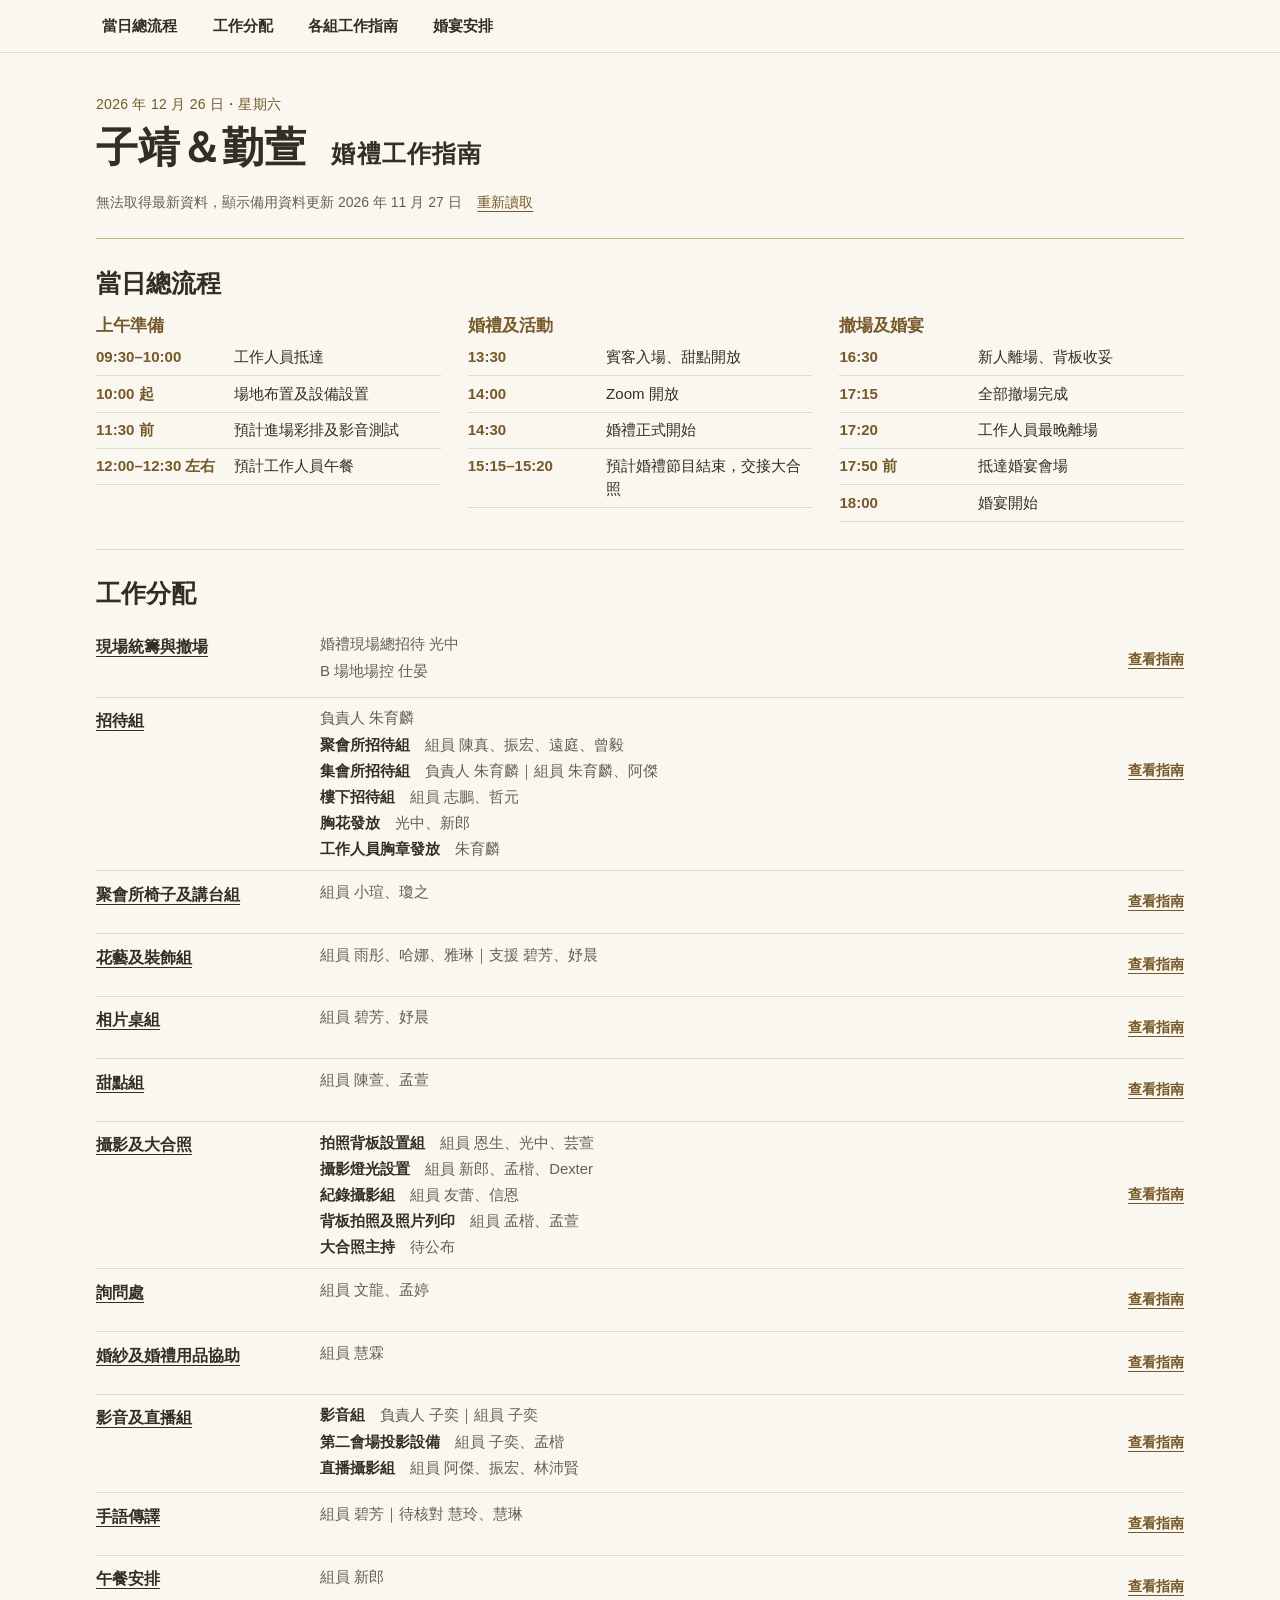
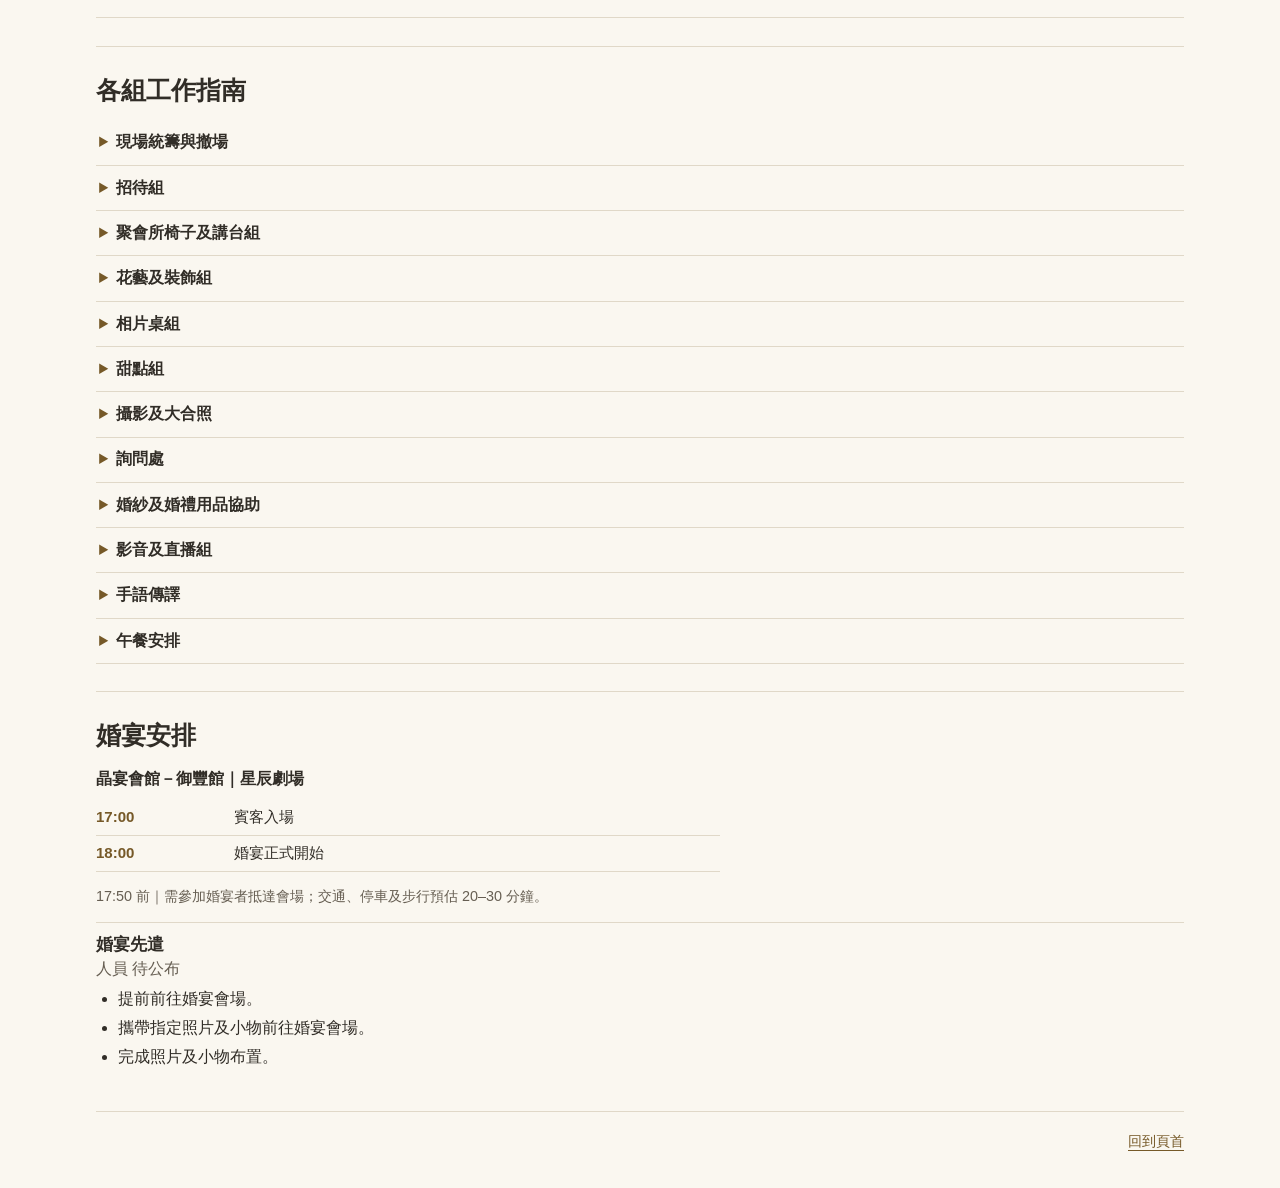
==== commit 5b04e59c: "邏輯更新" ====
--- a/index.html
+++ b/index.html
@@ -10,6 +10,7 @@
   <script src="data.js" defer></script>
   <script src="site-config.js" defer></script>
   <script src="public-data.js" defer></script>
+  <script src="staff-roster.js" defer></script>
   <script src="script.js" defer></script>
 </head>
 <body>
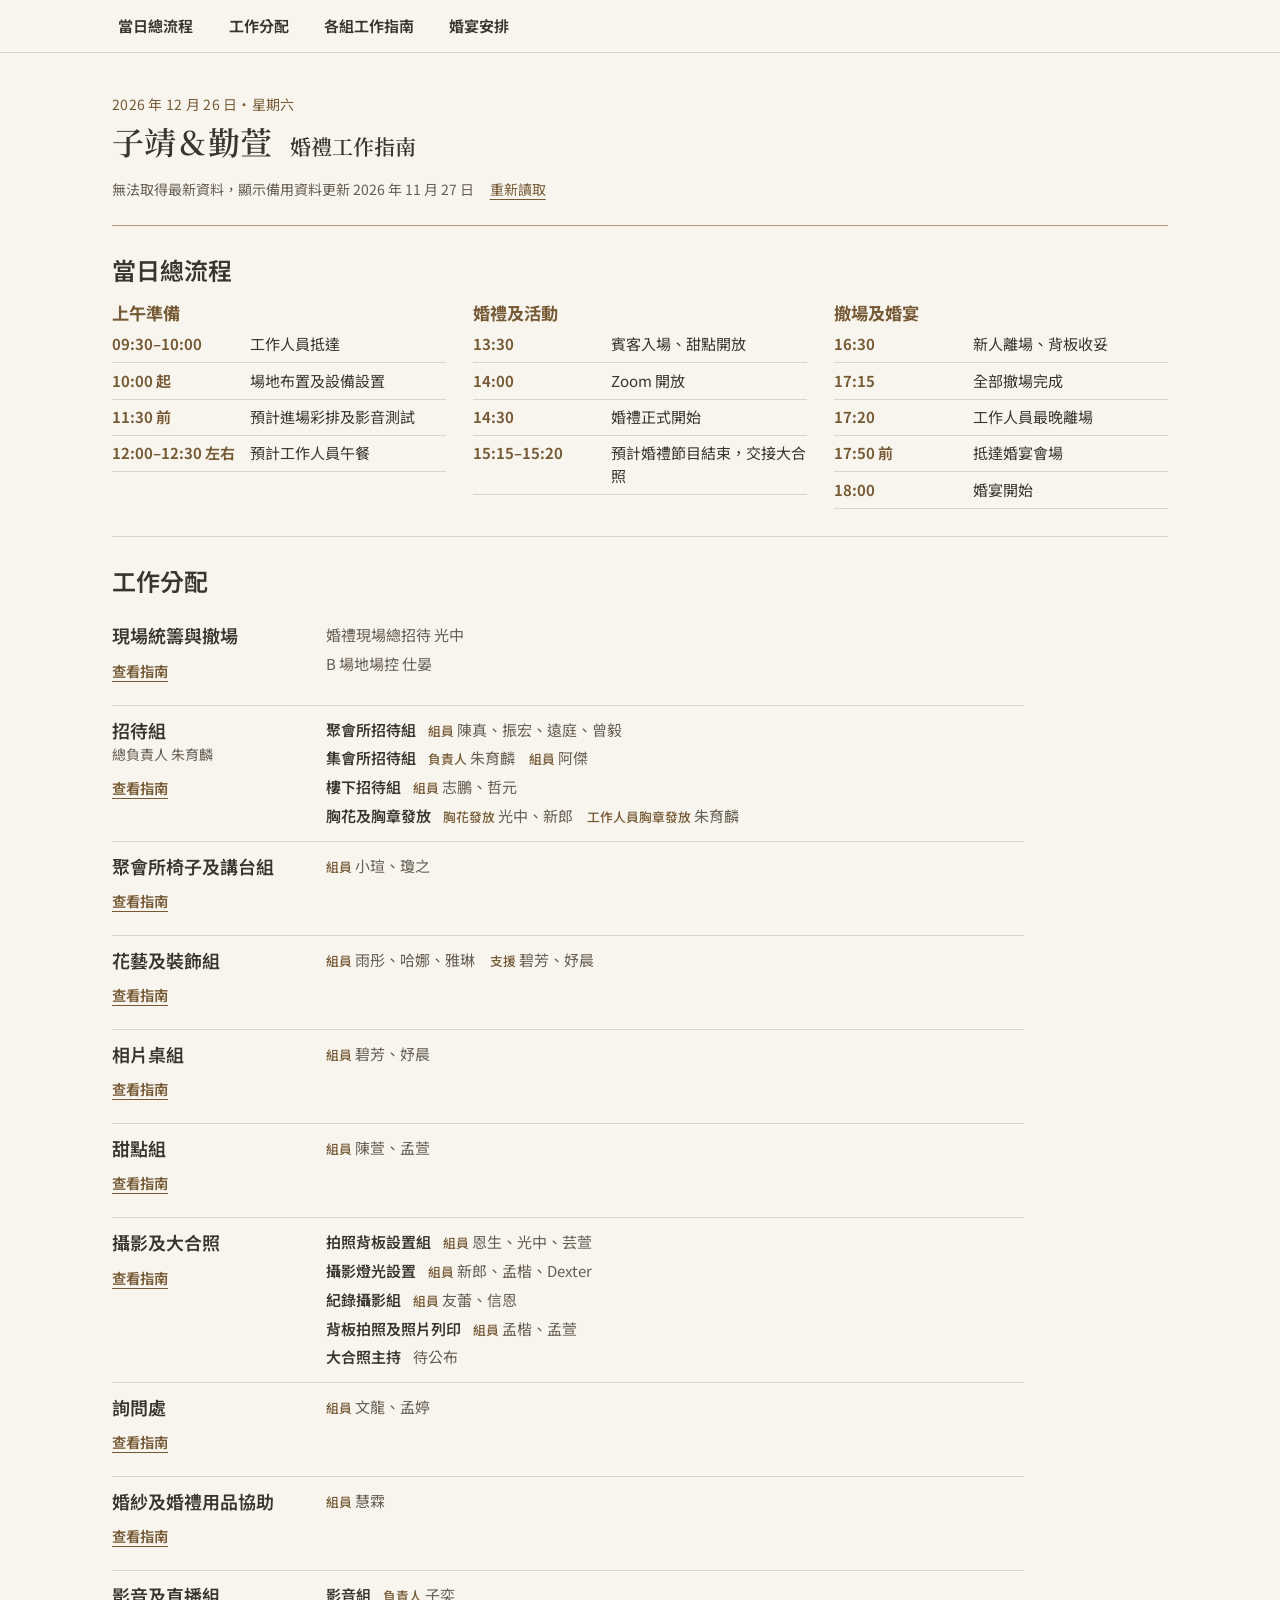
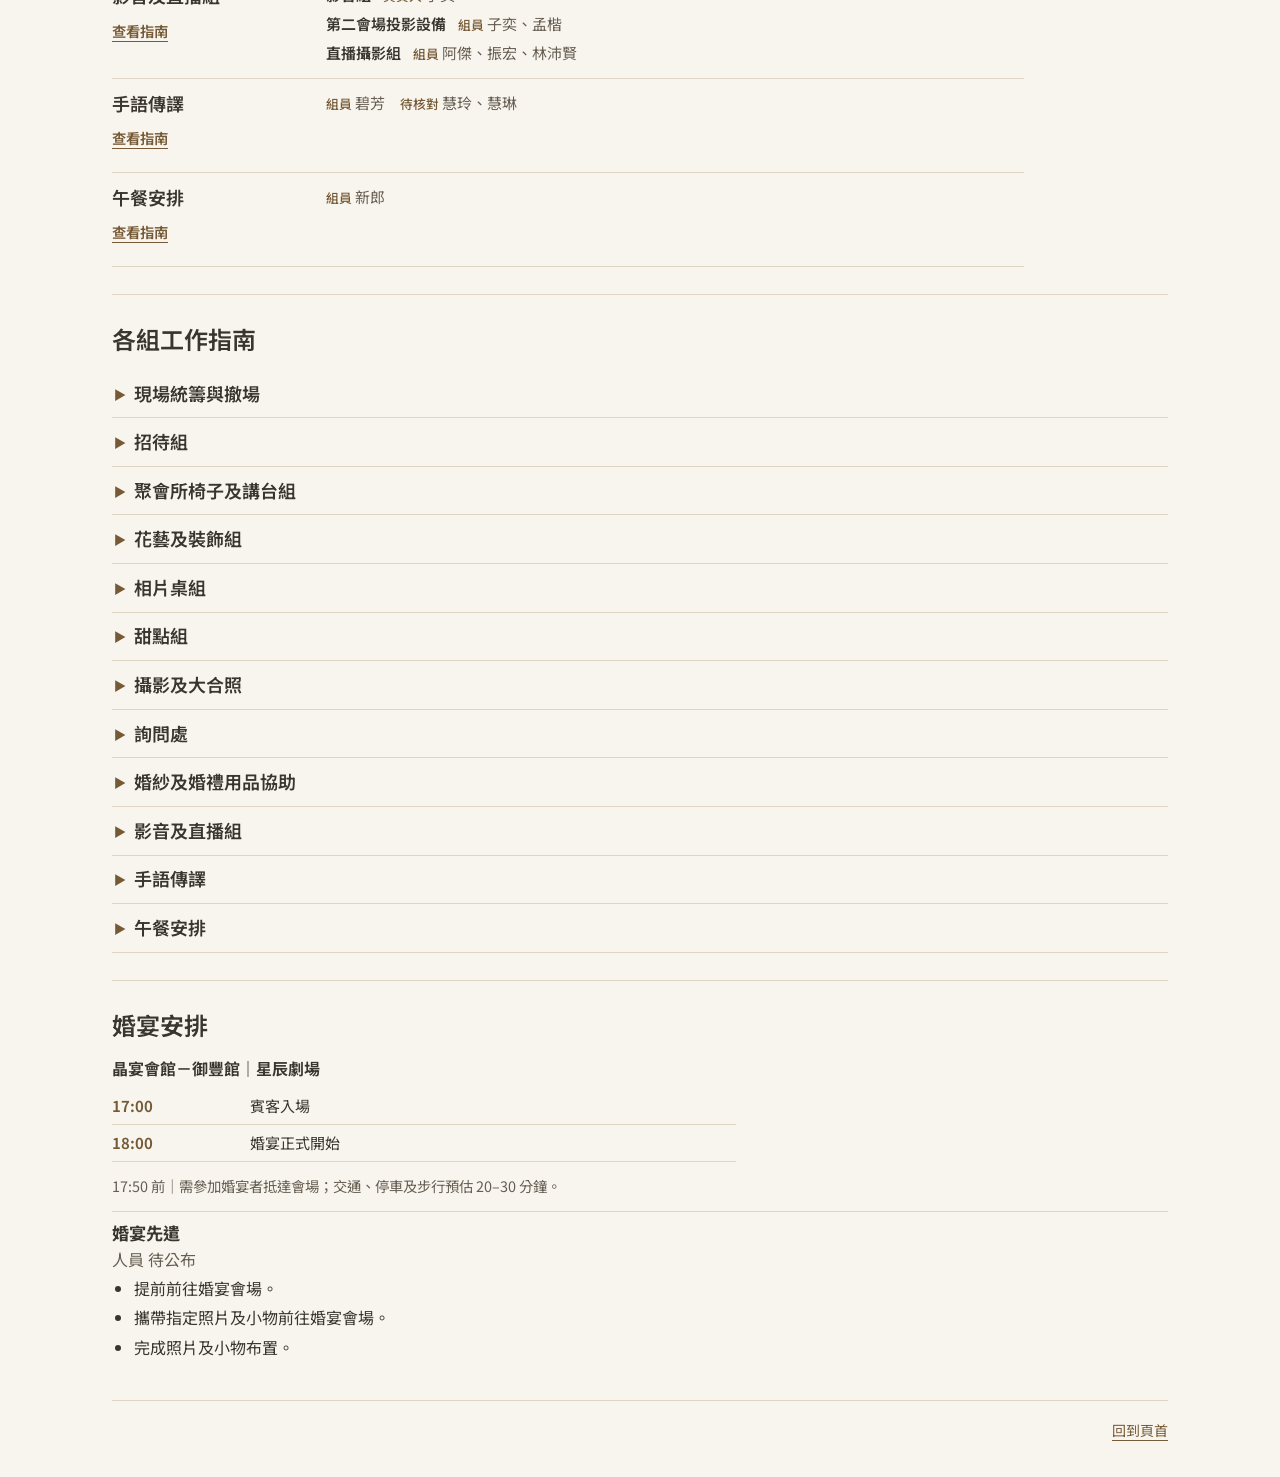
==== commit 88ed0128: "介面操作再次更新" ====
--- a/index.html
+++ b/index.html
@@ -3,15 +3,16 @@
 <head>
   <meta charset="utf-8">
   <meta name="viewport" content="width=device-width, initial-scale=1, viewport-fit=cover">
-  <meta name="theme-color" content="#f6f2e9">
+  <meta name="theme-color" content="#f8f5ee">
   <meta name="description" content="子靖與勤萱的婚禮工作指南">
   <title>子靖＆勤萱｜婚禮工作指南</title>
-  <link rel="stylesheet" href="style.css">
+  <link rel="stylesheet" href="https://fonts.googleapis.com/css2?family=Noto+Sans+TC:wght@400;500;600&amp;family=Noto+Serif+TC:wght@500;600&amp;display=swap">
+  <link rel="stylesheet" href="style.css?v=3">
   <script src="data.js" defer></script>
   <script src="site-config.js" defer></script>
-  <script src="public-data.js" defer></script>
-  <script src="staff-roster.js" defer></script>
-  <script src="script.js" defer></script>
+  <script src="public-data.js?v=3" defer></script>
+  <script src="staff-roster.js?v=3" defer></script>
+  <script src="script.js?v=3" defer></script>
 </head>
 <body>
   <a class="skip-link" href="#main-content">跳至主要內容</a>
--- a/style.css
+++ b/style.css
@@ -1,14 +1,16 @@
 :root {
   color-scheme: light;
-  --paper: #faf7f0;
-  --ink: #312d27;
+  --paper: #f8f5ee;
+  --surface: #fffcf7;
+  --ink: #39352f;
   --muted: #665e52;
-  --gold: #765928;
-  --line: #e0d8c8;
-  --rule: #c9af7e;
-  --measure: 68rem;
+  --gold: #765a36;
+  --line: #ded5c5;
+  --rule: #b69b70;
+  --measure: 66rem;
   --nav-height: 3.25rem;
-  font-family: "Taipei Sans TC Beta", "PingFang TC", "Noto Sans TC", "Microsoft JhengHei", sans-serif;
+  --serif: "Noto Serif TC", "Songti TC", "PMingLiU", serif;
+  font-family: "Noto Sans TC", "Taipei Sans TC Beta", "PingFang TC", "Microsoft JhengHei", sans-serif;
 }
 
 * { box-sizing: border-box; }
@@ -16,12 +18,12 @@
 html { scroll-padding-top: calc(var(--nav-height) + .9rem); }
 body { margin: 0; color: var(--ink); background: var(--paper); font-size: 1rem; line-height: 1.65; }
 a { color: var(--gold); text-underline-offset: .25em; }
-button, summary { font: inherit; }
+button, input, select, textarea, summary { font: inherit; }
 button { cursor: pointer; }
 :focus-visible { outline: 2px solid var(--gold); outline-offset: 3px; }
 p, dl, ul, ol { margin: 0; }
 h1, h2, h3, h4, h5 { margin: 0; line-height: 1.4; }
-h2 { margin-block-end: .75rem; font-size: clamp(1.25rem, 2.6vw, 1.55rem); }
+h2 { margin-block-end: .85rem; font-size: clamp(1.375rem, 2.6vw, 1.5rem); font-weight: 600; }
 h3 { font-size: 1.075rem; }
 h4, h5 { font-size: 1rem; }
 .muted { color: var(--muted); font-size: .9rem; }
@@ -48,8 +50,8 @@
 
 .page-header { padding-block: clamp(1.05rem, 3.5vw, 2.5rem) .85rem; }
 .page-date { color: var(--gold); font-size: .875rem; letter-spacing: .02em; }
-.page-header h1 { display: flex; flex-wrap: wrap; align-items: baseline; gap: .1em .6em; margin-top: .12rem; font-family: "Noto Serif TC", "Songti TC", serif; font-size: clamp(1.48rem, 4.7vw, 2.65rem); font-weight: 650; }
-.page-header h1 span:last-child { font-size: .57em; letter-spacing: .05em; }
+.page-header h1 { display: flex; flex-wrap: wrap; align-items: baseline; gap: .12em .55em; margin-top: .2rem; font-family: var(--serif); font-size: clamp(1.75rem, 4.7vw, 2rem); font-weight: 600; }
+.page-header h1 span:last-child { font-size: .66em; }
 .version-line { display: flex; align-items: center; flex-wrap: wrap; gap: 0 .85rem; margin-top: .22rem; color: var(--muted); font-size: .875rem; }
 .text-button { min-height: 44px; padding-inline: .15em; border: 0; color: var(--gold); background: transparent; font-size: .875rem; text-decoration: underline; text-underline-offset: .25em; }
 .text-button:disabled { opacity: .55; cursor: wait; }
@@ -74,18 +76,22 @@
 #reception .time-rows { max-width: 39rem; margin-block: .45rem .8rem; }
 .reception-location { font-weight: 650; }
 
+.team-index { max-width: 57rem; }
 .index-row {
   display: grid;
-  gap: .12rem 1rem;
-  padding-block: .55rem;
+  gap: .3rem 1.4rem;
+  padding-block: .75rem;
   border-bottom: 1px solid var(--line);
 }
-.index-row dt a { display: inline-flex; align-items: center; min-height: 30px; color: var(--ink); font-weight: 700; }
-.index-row dd { min-width: 0; margin: 0; display: grid; gap: .1rem; }
-.index-row dd p { color: var(--muted); font-size: .93rem; overflow-wrap: anywhere; }
+.index-row dt h3 { font-size: 1.125rem; font-weight: 600; }
+.index-lead { font-size: .875rem; color: var(--muted); }
+.index-row dd { min-width: 0; margin: 0; display: grid; align-content: start; gap: .25rem; }
+.index-row dd p { color: var(--muted); font-size: .9375rem; overflow-wrap: anywhere; }
+.index-entry { display: flex; flex-wrap: wrap; align-items: baseline; column-gap: .7rem; }
+.roster-roles { display: inline-flex; flex-wrap: wrap; column-gap: .9rem; }
+.roster-caption { font-size: .85em; color: var(--gold); font-weight: 500; }
 .roster-label { color: var(--ink); font-weight: 600; }
 .index-link, .back-to-index { display: inline-flex; align-items: center; width: fit-content; min-height: 44px; font-size: .9rem; font-weight: 600; }
-.index-link { justify-self: start; }
 
 .work-guide { border-bottom: 1px solid var(--line); }
 .work-guide > summary, .reference > summary {
@@ -96,6 +102,7 @@
   font-weight: 650;
 }
 summary::marker { color: var(--gold); }
+.work-guide > summary { font-size: 1.125rem; font-weight: 600; }
 .work-guide[open] { border-bottom-color: var(--rule); }
 .work-guide[open] > summary { color: var(--gold); }
 .guide-body { max-width: 53rem; padding: .15rem .15rem .7rem .85rem; }
@@ -148,17 +155,16 @@
 footer a { display: inline-flex; align-items: center; min-height: 44px; font-size: .875rem; }
 
 @media (max-width: 599px) {
-  .index-row > dd { grid-template-columns: minmax(0, 1fr) auto; align-items: start; gap: 0 .7rem; }
-  .index-row dd p { grid-column: 1; }
-  .index-link { grid-column: 2; grid-row: 1 / span 5; align-self: center; white-space: nowrap; }
+  .index-row dt { display: grid; grid-template-columns: minmax(0, 1fr) auto; align-items: center; }
+  .index-lead { grid-row: 2; }
+  .index-link { grid-column: 2; grid-row: 1; }
+  .index-entry { display: block; }
+  .roster-label { display: block; }
 }
 @media (min-width: 600px) {
   .nav-scroll { padding-inline: 0; gap: 1.4rem; }
   .nav-scroll a { flex: 0 0 auto; padding-inline: .4rem; }
-  .index-row { grid-template-columns: minmax(8rem, 13rem) minmax(0, 1fr); }
-  .index-row dd { grid-template-columns: minmax(0, 1fr) auto; align-items: baseline; }
-  .index-row dd p { grid-column: 1; }
-  .index-link { grid-column: 2; grid-row: 1 / span 5; align-self: center; }
+  .index-row { grid-template-columns: minmax(9rem, 12rem) minmax(0, 1fr); }
   .time-row { padding-block: .4rem; }
 }
 @media (min-width: 850px) {
@@ -167,3 +173,45 @@
 @media print {
   .site-nav, .skip-link, footer, #refresh-published, .index-link, .back-to-index { display: none; }
 }
+.staff-edit-button {
+  display: inline-grid;
+  place-items: center;
+  vertical-align: middle;
+  min-width: 44px;
+  min-height: 44px;
+  margin-inline-start: .35rem;
+  padding-inline: .6rem;
+  border: 1px solid var(--line);
+  border-radius: .35rem;
+  background: var(--surface);
+  color: var(--gold);
+  font: inherit;
+  font-size: .875rem;
+  white-space: nowrap;
+  cursor: pointer;
+}
+
+.staff-edit-button:hover,
+.staff-edit-button:focus-visible {
+  background: #efe5d2;
+}
+
+.staff-editing .clock .staff-edit-button {
+  display: inline-flex;
+  margin: 0;
+  padding-inline: 0 .35rem;
+  border-color: transparent;
+  background: transparent;
+  text-decoration: underline;
+  text-underline-offset: .25em;
+  white-space: normal;
+  text-align: start;
+  font-size: inherit;
+}
+
+.staff-editing .clock .staff-edit-button:hover {
+  background: #efe5d2;
+}
+
+:root:has(.staff-editing) { --nav-height: 0rem; }
+.staff-editing > .site-nav { display: none; }
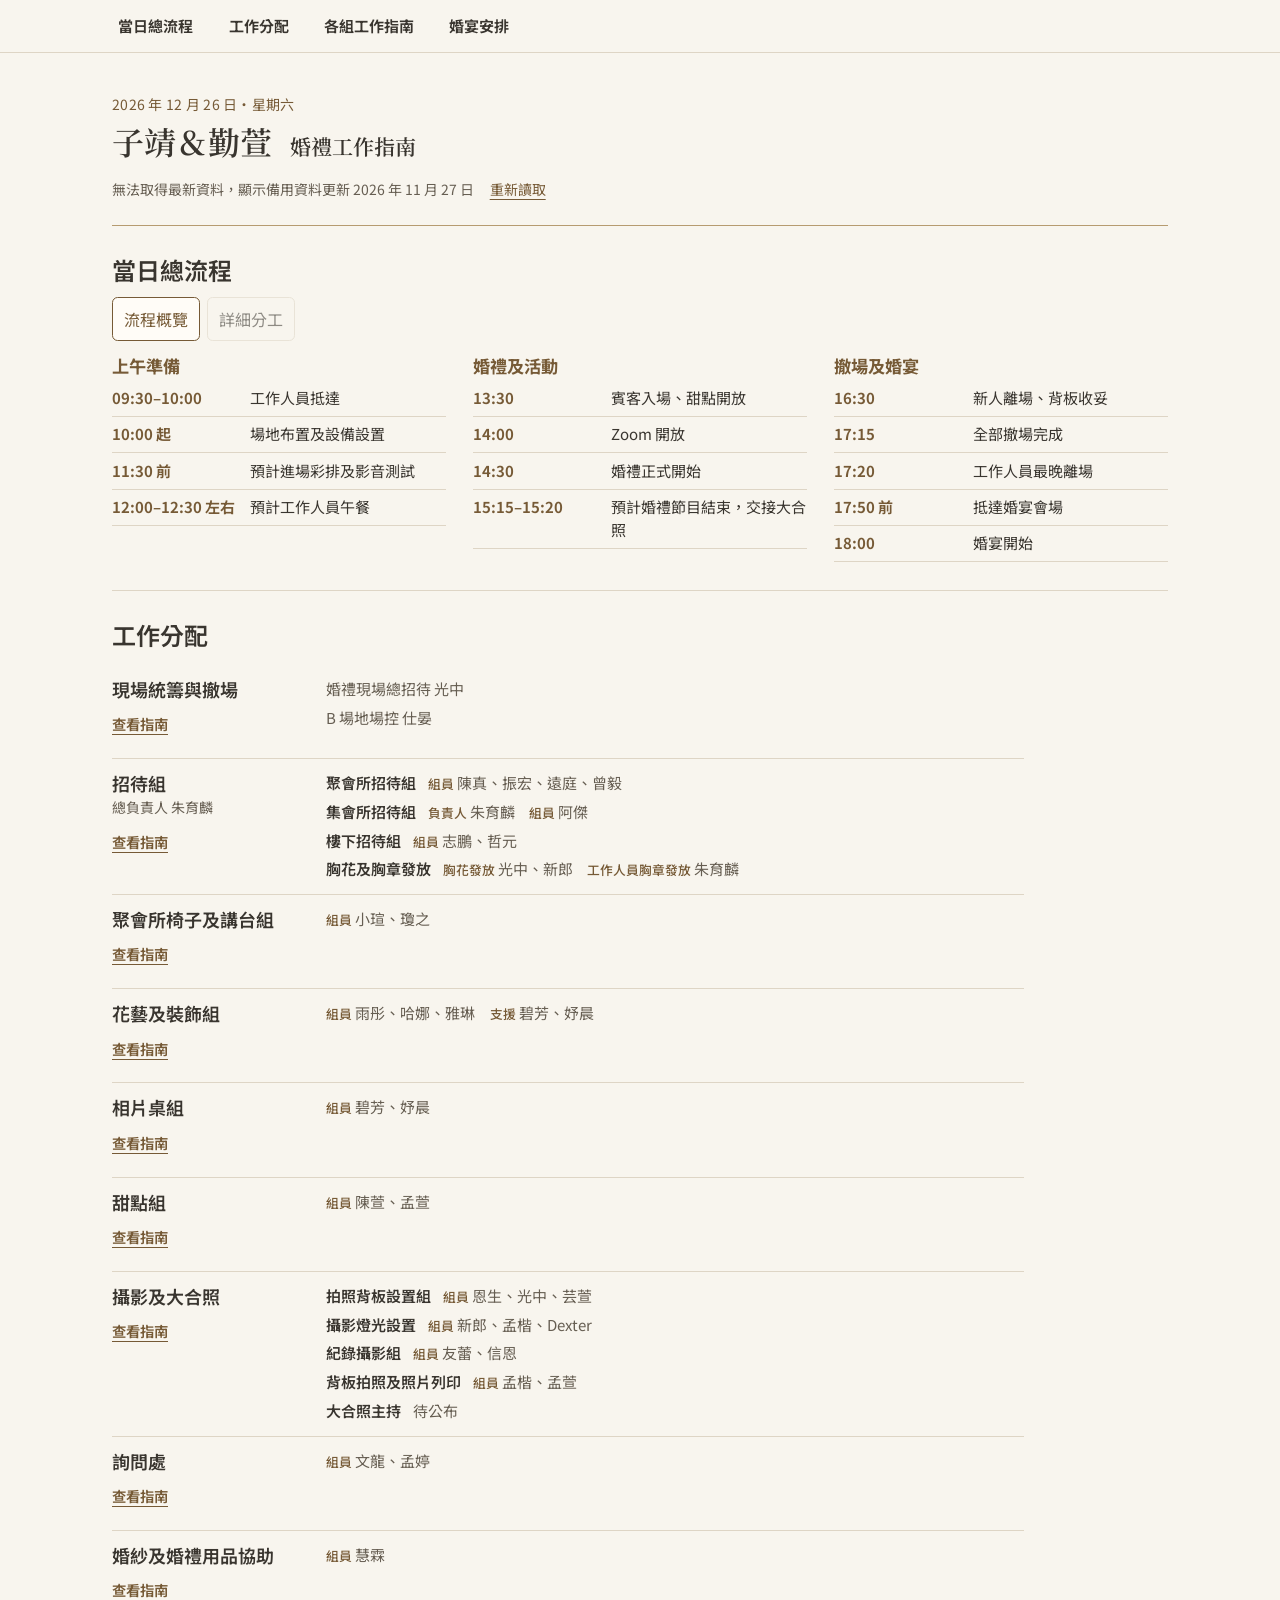
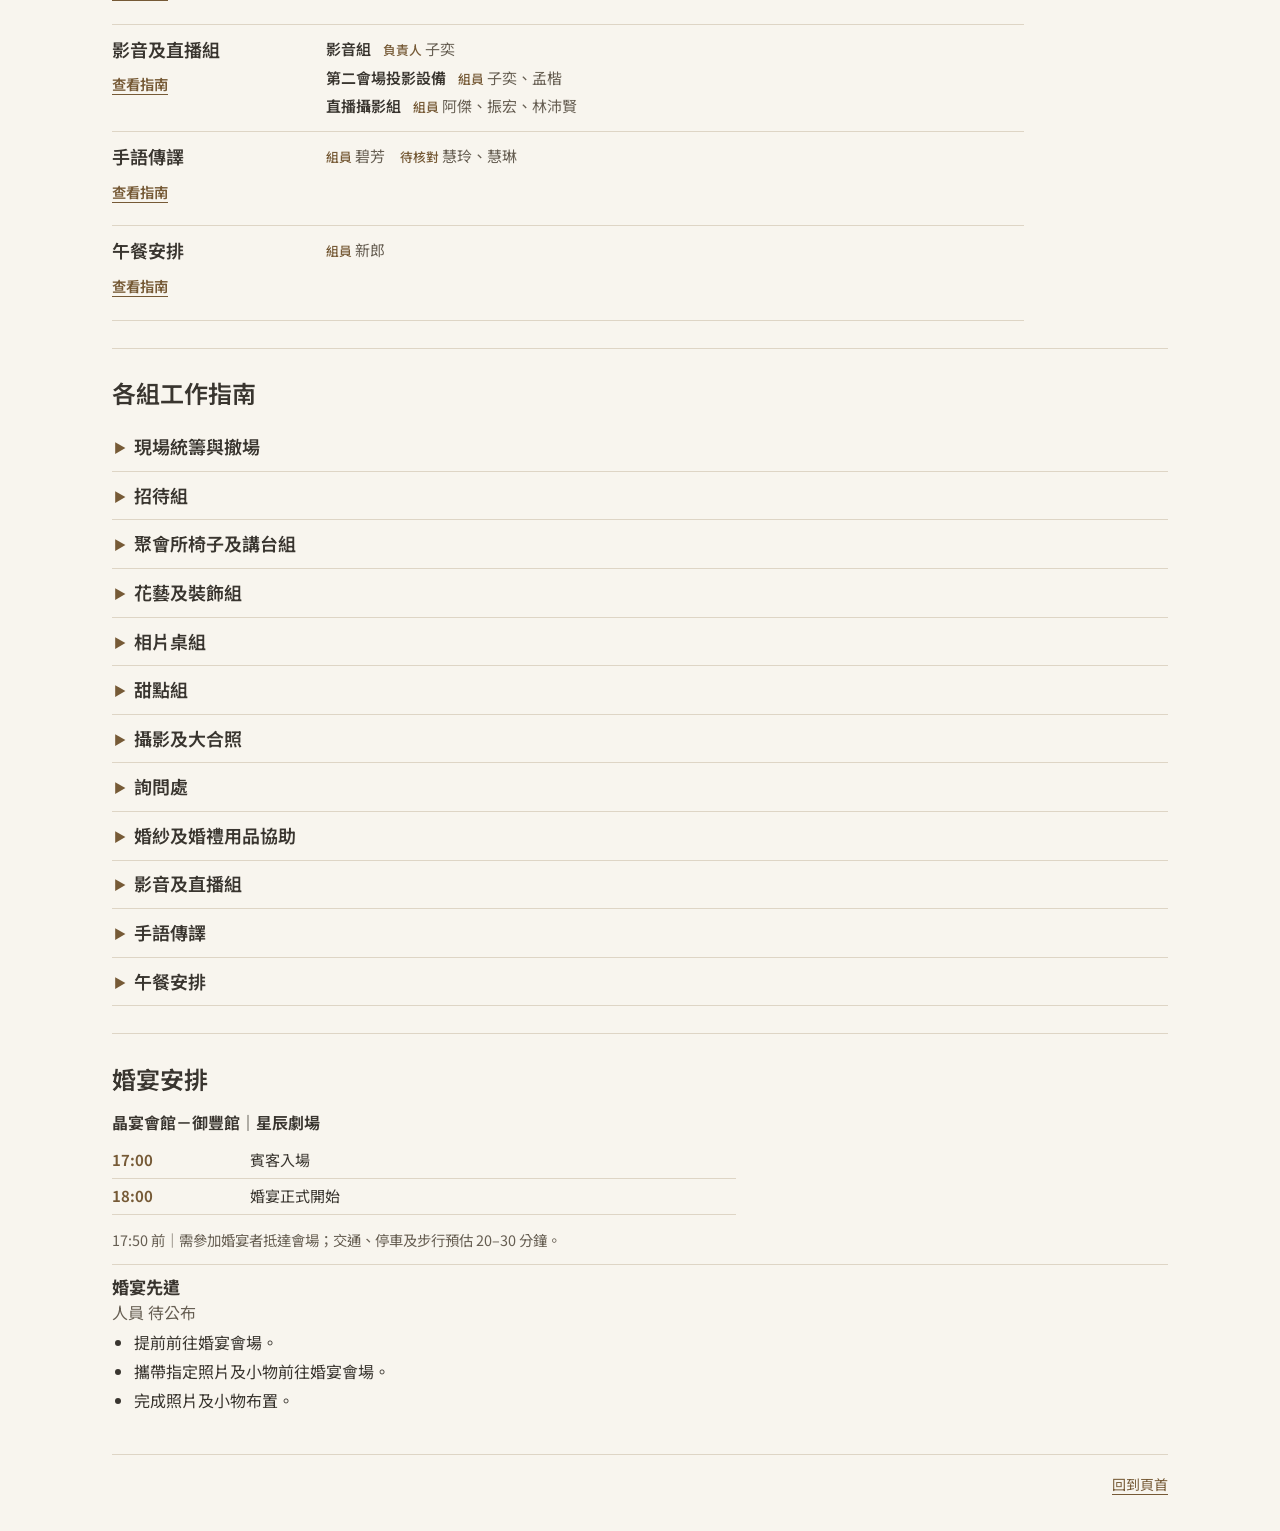
==== commit 8bd284ca: "介面更新" ====
--- a/index.html
+++ b/index.html
@@ -7,12 +7,14 @@
   <meta name="description" content="子靖與勤萱的婚禮工作指南">
   <title>子靖＆勤萱｜婚禮工作指南</title>
   <link rel="stylesheet" href="https://fonts.googleapis.com/css2?family=Noto+Sans+TC:wght@400;500;600&amp;family=Noto+Serif+TC:wght@500;600&amp;display=swap">
-  <link rel="stylesheet" href="style.css?v=3">
+  <link rel="stylesheet" href="style.css?v=5">
   <script src="data.js" defer></script>
   <script src="site-config.js" defer></script>
-  <script src="public-data.js?v=3" defer></script>
-  <script src="staff-roster.js?v=3" defer></script>
-  <script src="script.js?v=3" defer></script>
+  <script src="public-data.js?v=4" defer></script>
+  <script src="staff-roster.js?v=4" defer></script>
+  <script src="staff-personal-guide.js?v=2" defer></script>
+  <script src="staff-execution.js?v=1" defer></script>
+  <script src="script.js?v=5" defer></script>
 </head>
 <body>
   <a class="skip-link" href="#main-content">跳至主要內容</a>
@@ -36,10 +38,16 @@
   <main id="main-content" class="section">
     <section id="schedule" aria-labelledby="schedule-title">
       <h2 id="schedule-title">當日總流程</h2>
+      <div class="schedule-modes" role="group" aria-label="總流程閱讀模式">
+        <button type="button" data-mode="overview" aria-controls="timeline-days" aria-pressed="true">流程概覽</button>
+        <button type="button" data-mode="detail" aria-controls="timeline-work" aria-pressed="false" disabled>詳細分工</button>
+      </div>
       <div id="timeline-days"></div>
+      <div id="timeline-work" hidden></div>
     </section>
     <section id="teams" aria-labelledby="teams-title">
       <h2 id="teams-title">工作分配</h2>
+      <p id="personal-guide-hint" class="muted" hidden>點擊姓名即可查看個人工作安排</p>
       <dl id="team-index" class="team-index"></dl>
     </section>
     <section id="guides" aria-labelledby="guides-title">
@@ -52,6 +60,20 @@
     </section>
   </main>
 
+  <dialog id="personal-guide" class="personal-guide" aria-labelledby="personal-guide-name">
+    <header class="personal-guide-header">
+      <div>
+        <h2 id="personal-guide-name"></h2>
+        <p class="muted">個人工作指南</p>
+      </div>
+      <div class="personal-guide-actions">
+        <button id="share-personal-guide" type="button">複製連結</button>
+        <form method="dialog"><button type="submit" autofocus>關閉</button></form>
+      </div>
+    </header>
+    <div id="personal-guide-body" class="personal-guide-body"></div>
+  </dialog>
+
   <footer class="section">
     <a href="#top">回到頁首</a>
   </footer>
--- a/style.css
+++ b/style.css
@@ -61,6 +61,34 @@
 .timeline-day + .timeline-day { margin-top: 1.5rem; }
 .overview-grid { display: grid; gap: .8rem 1.7rem; }
 .overview-phase h3 { color: var(--gold); padding-bottom: .15rem; }
+.schedule-modes { display: flex; gap: .4rem; margin: -.2rem 0 .8rem; }
+.schedule-modes button {
+  min-height: 44px;
+  padding: .25rem .7rem;
+  border: 1px solid var(--line);
+  border-radius: .35rem;
+  color: var(--ink);
+  background: transparent;
+}
+.schedule-modes button[aria-pressed="true"] { border-color: var(--gold); color: var(--gold); background: var(--surface); }
+.schedule-modes button:disabled { opacity: .55; cursor: default; }
+.execution-group { border-top: 1px solid var(--rule); margin-top: .85rem; }
+.execution-group > h3 { padding-block: .55rem; color: var(--gold); }
+.execution-rows { list-style: none; padding: 0; }
+.execution-row {
+  display: grid;
+  grid-template-columns: minmax(10rem, 15rem) minmax(0, 1fr);
+  gap: .2rem 1rem;
+  padding-block: .45rem;
+  border-top: 1px solid var(--line);
+  overflow-wrap: anywhere;
+}
+.execution-context { display: block; }
+.execution-items { padding-inline-start: 1.2rem; }
+.execution-items li + li { margin-top: .2rem; }
+@media (max-width: 599px) {
+  .execution-row { grid-template-columns: minmax(0, 1fr); }
+}
 .time-row {
   display: grid;
   grid-template-columns: 8rem minmax(0, 1fr);
@@ -215,3 +243,85 @@
 
 :root:has(.staff-editing) { --nav-height: 0rem; }
 .staff-editing > .site-nav { display: none; }
+
+#personal-guide-hint { margin: -.35rem 0 .5rem; }
+.person-name {
+  appearance: none;
+  display: inline;
+  margin: 0;
+  padding: 0;
+  border: 0;
+  background: transparent;
+  color: inherit;
+  font: inherit;
+  text-decoration: underline;
+  text-decoration-color: var(--rule);
+  text-underline-offset: .18em;
+}
+.person-name:hover, .person-name:focus-visible {
+  color: var(--gold);
+  text-decoration-color: currentColor;
+}
+.personal-guide {
+  box-sizing: border-box;
+  width: min(42rem, calc(100% - 2rem));
+  max-width: none;
+  max-height: min(85dvh, 54rem);
+  padding: 0;
+  border: 1px solid var(--line);
+  border-radius: .7rem;
+  background: var(--surface);
+  color: var(--ink);
+  overflow: hidden;
+}
+.personal-guide[open] { display: grid; grid-template-rows: auto minmax(0, 1fr); }
+.personal-guide::backdrop { background: rgb(57 53 47 / .39); }
+html:has(.personal-guide[open]) { overflow: hidden; }
+.personal-guide-header {
+  display: flex;
+  align-items: center;
+  justify-content: space-between;
+  gap: .75rem;
+  padding: .85rem clamp(1rem, 3vw, 1.6rem);
+  border-bottom: 1px solid var(--line);
+}
+.personal-guide-header h2 {
+  margin: 0;
+  font: 600 1.65rem/1.35 var(--serif);
+  overflow-wrap: anywhere;
+}
+.personal-guide-header button {
+  min-height: 44px;
+  padding: .35rem .8rem;
+  color: var(--gold);
+  border: 1px solid var(--line);
+  border-radius: .35rem;
+  background: transparent;
+  white-space: nowrap;
+}
+.personal-guide-actions { display: flex; flex-wrap: wrap; justify-content: end; gap: .35rem; }
+.personal-share-url { width: 100%; margin-bottom: .6rem; }
+.personal-guide-body {
+  min-height: 0;
+  overflow: auto;
+  overscroll-behavior: contain;
+  padding: .9rem clamp(1rem, 3vw, 1.6rem) max(1.45rem, env(safe-area-inset-bottom));
+  overflow-wrap: anywhere;
+}
+.personal-guide-body h3 { margin-bottom: .4rem; }
+.personal-roles, .personal-timeline, .personal-duties { padding: 0; list-style: none; }
+.personal-roles { margin-bottom: 1rem; }
+.personal-roles li { padding: .32rem 0; border-bottom: 1px solid var(--line); }
+.personal-roles a { display: inline-block; margin-inline-start: .6rem; font-size: .85rem; }
+.personal-timeline > li { padding: .6rem 0; border-top: 1px solid var(--line); }
+.personal-timeline h4 { color: var(--gold); font-variant-numeric: tabular-nums; }
+.personal-duties li { margin-top: .45rem; }
+@media (max-width: 599px) {
+  .personal-guide {
+    inset: auto 0 0;
+    margin: 0;
+    width: 100%;
+    max-height: 88dvh;
+    border-radius: .7rem .7rem 0 0;
+  }
+}
